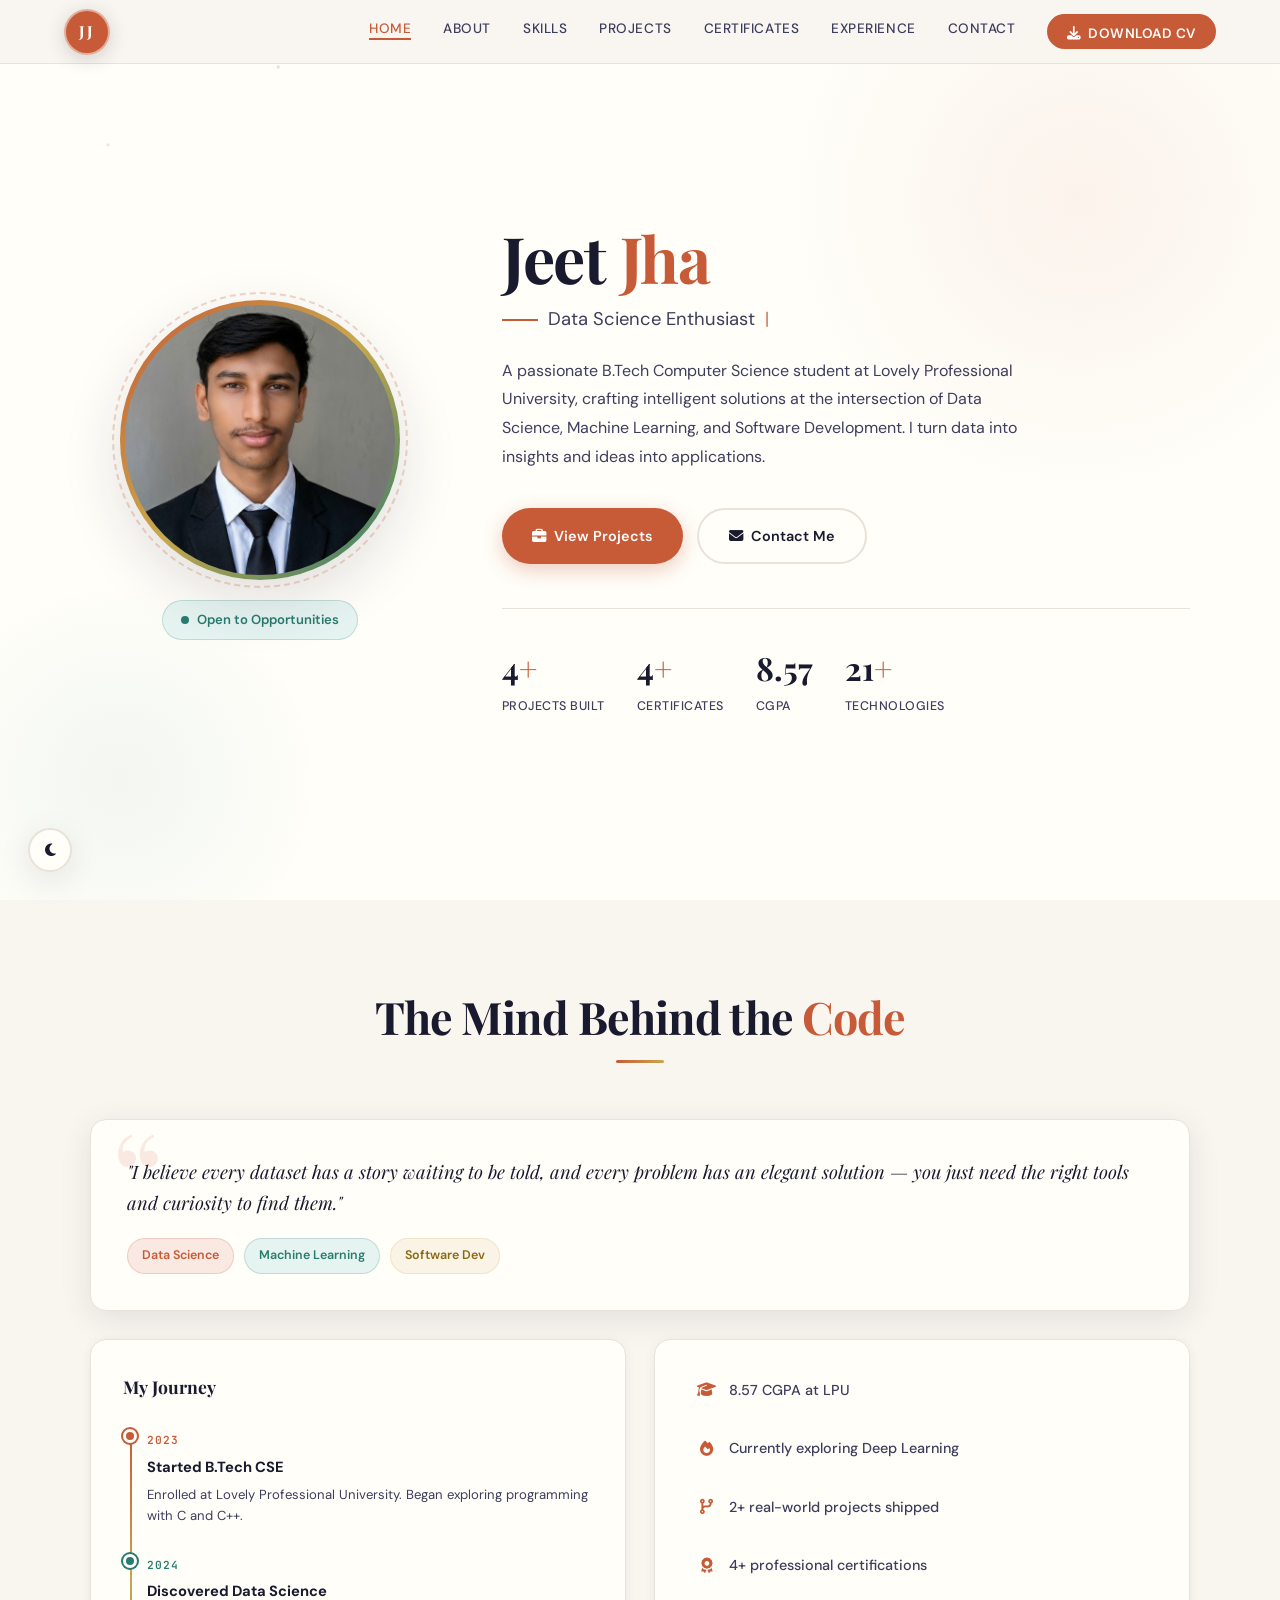
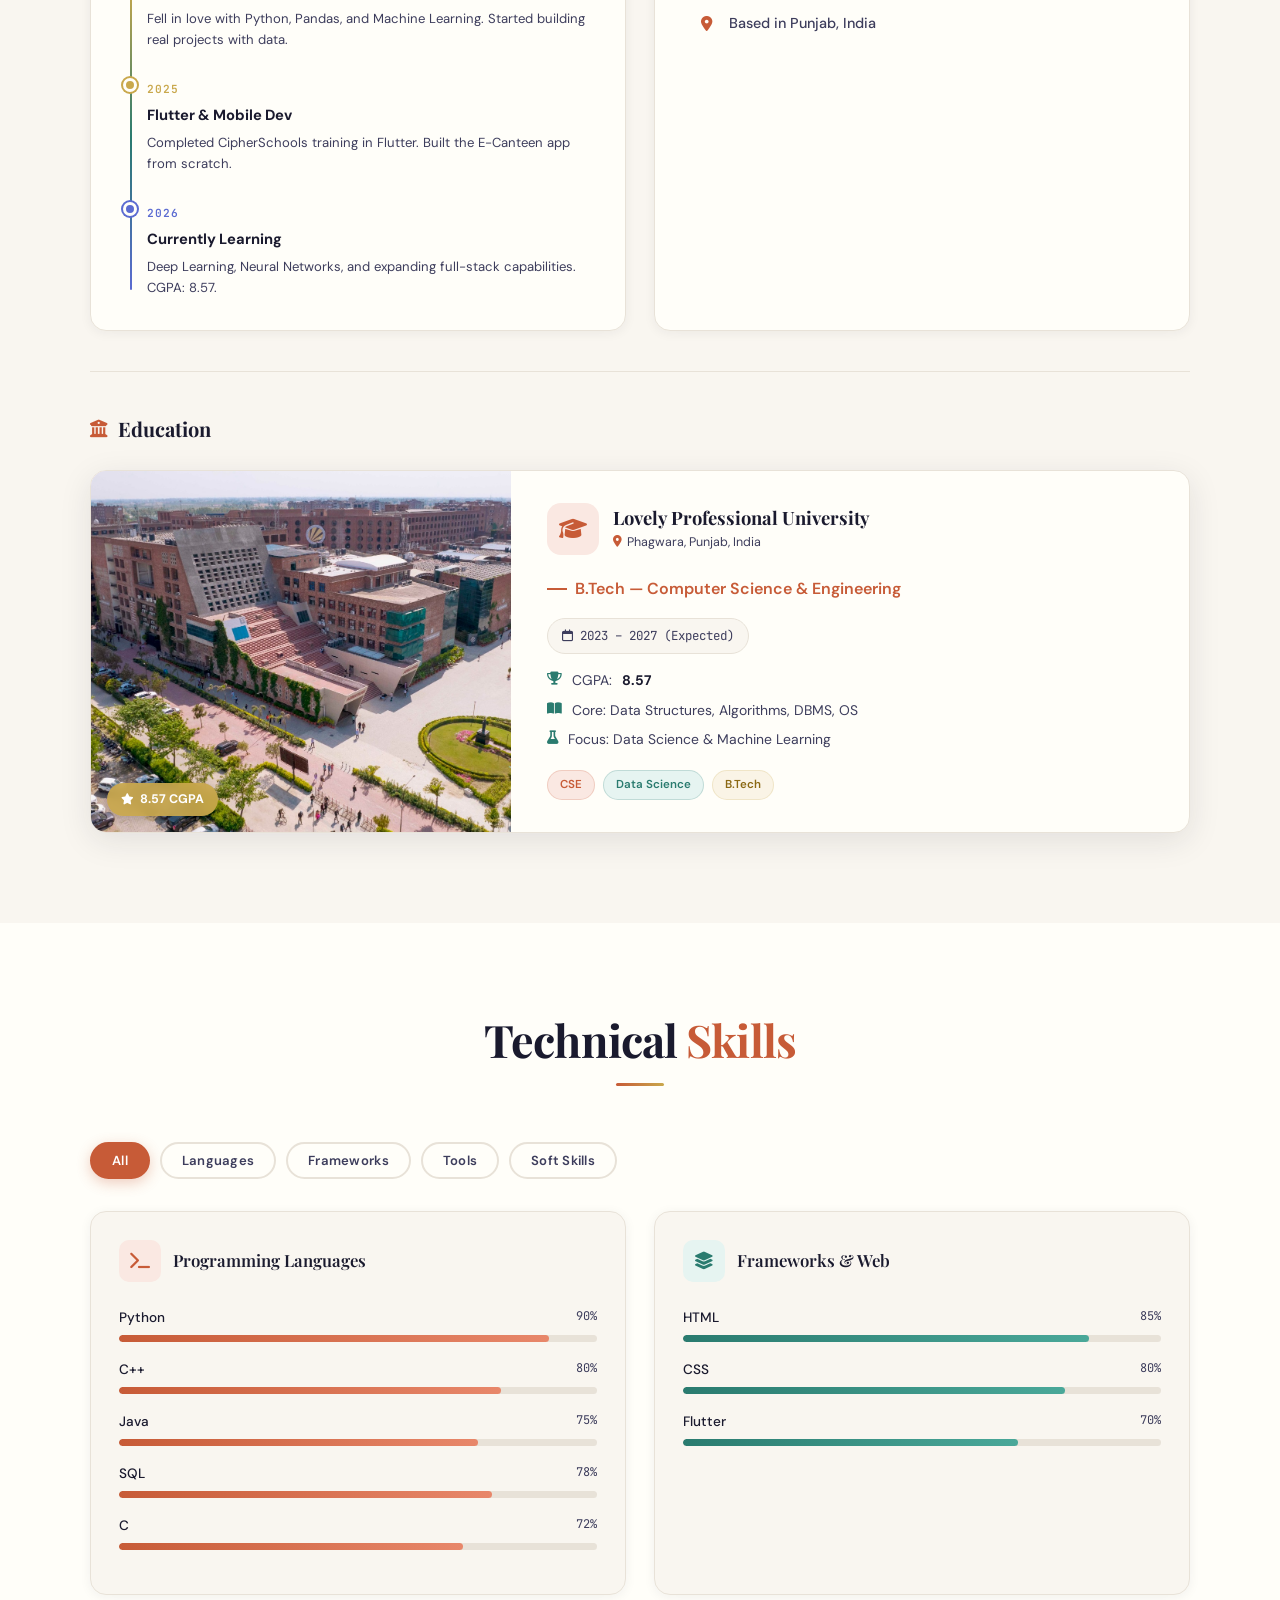
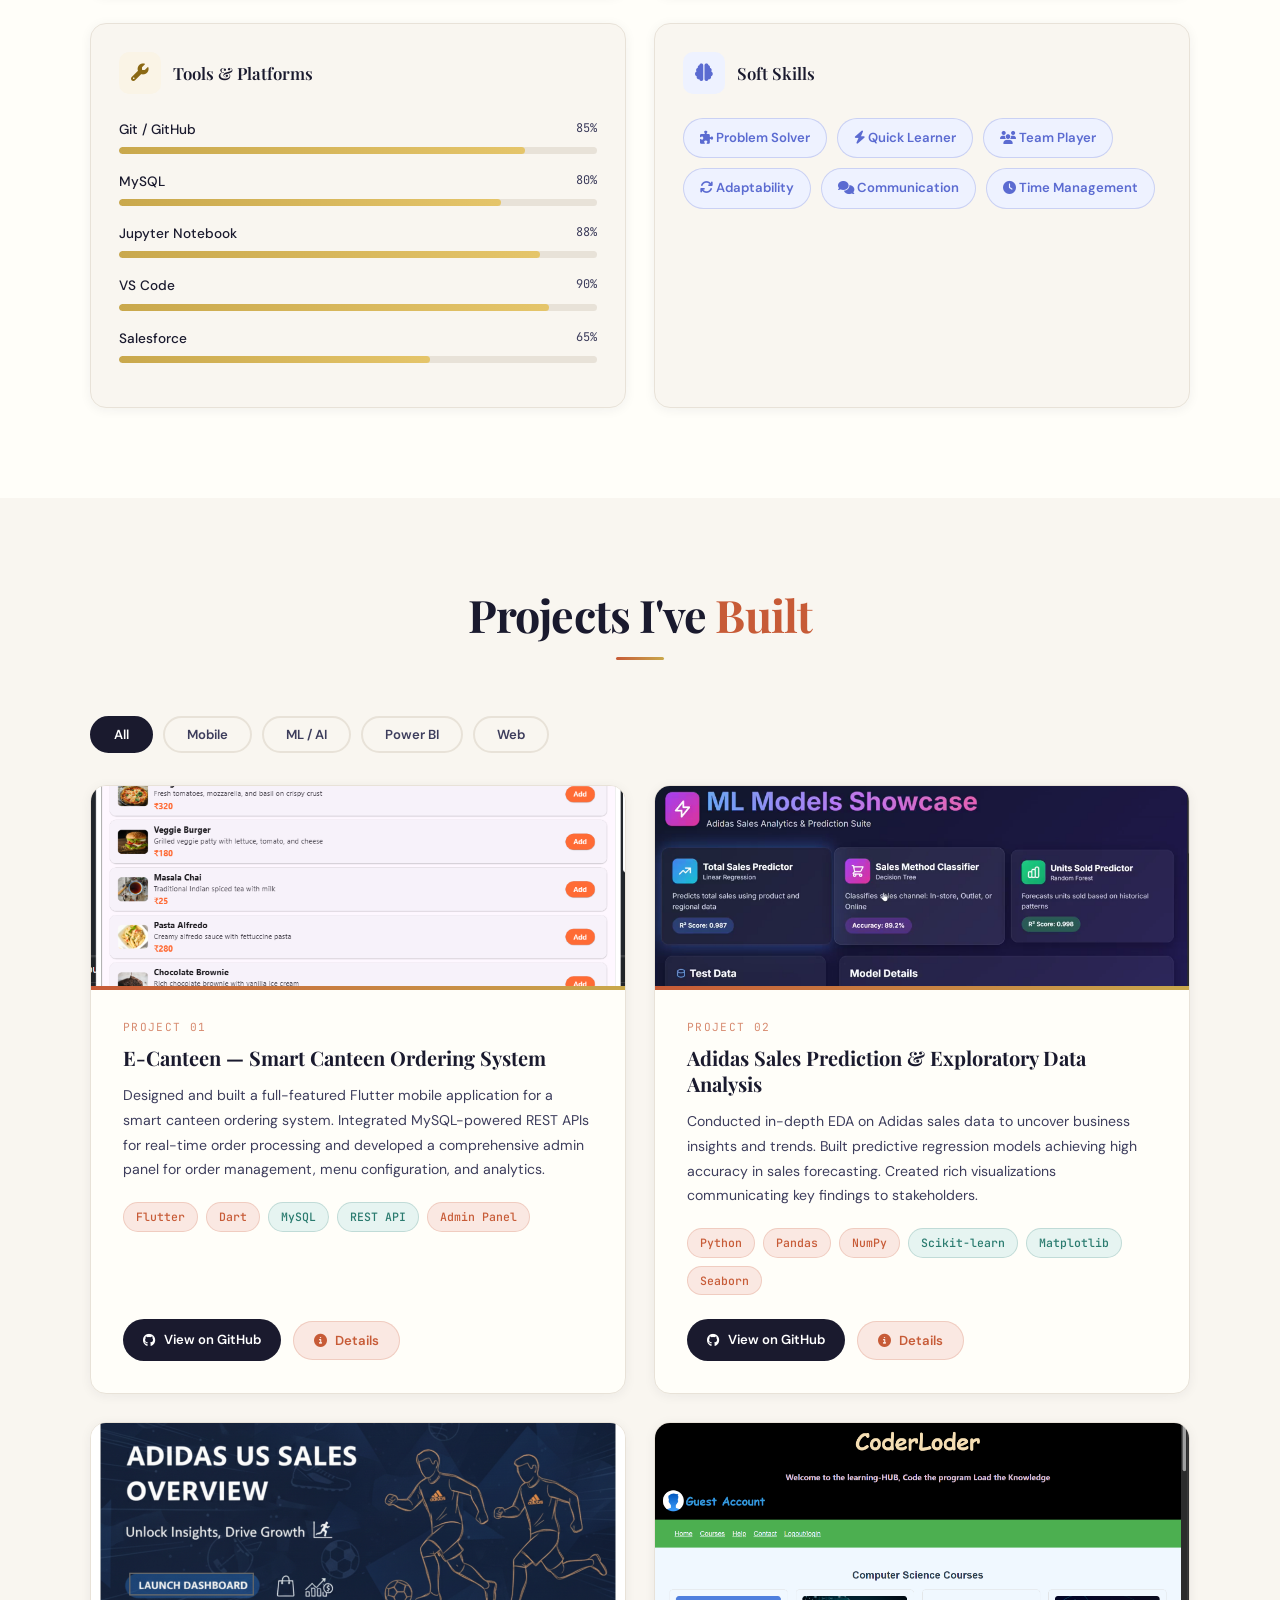
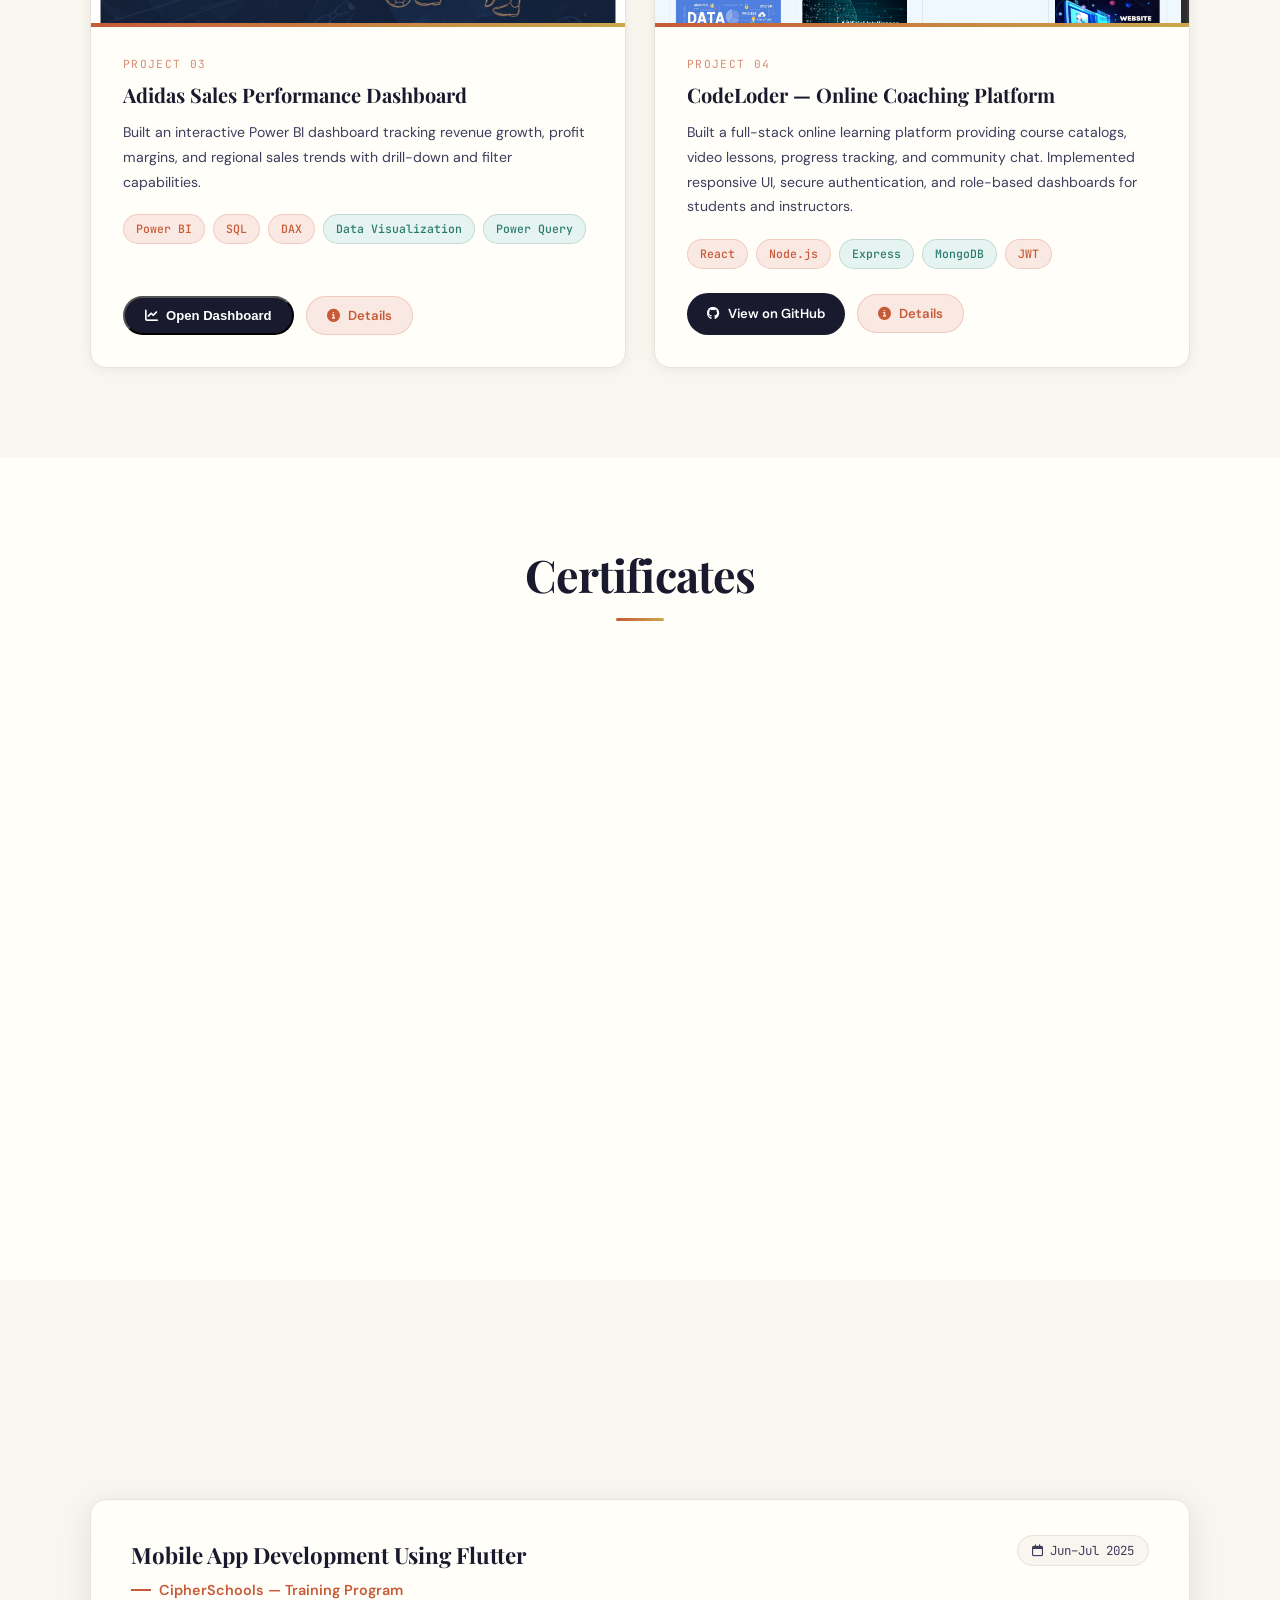
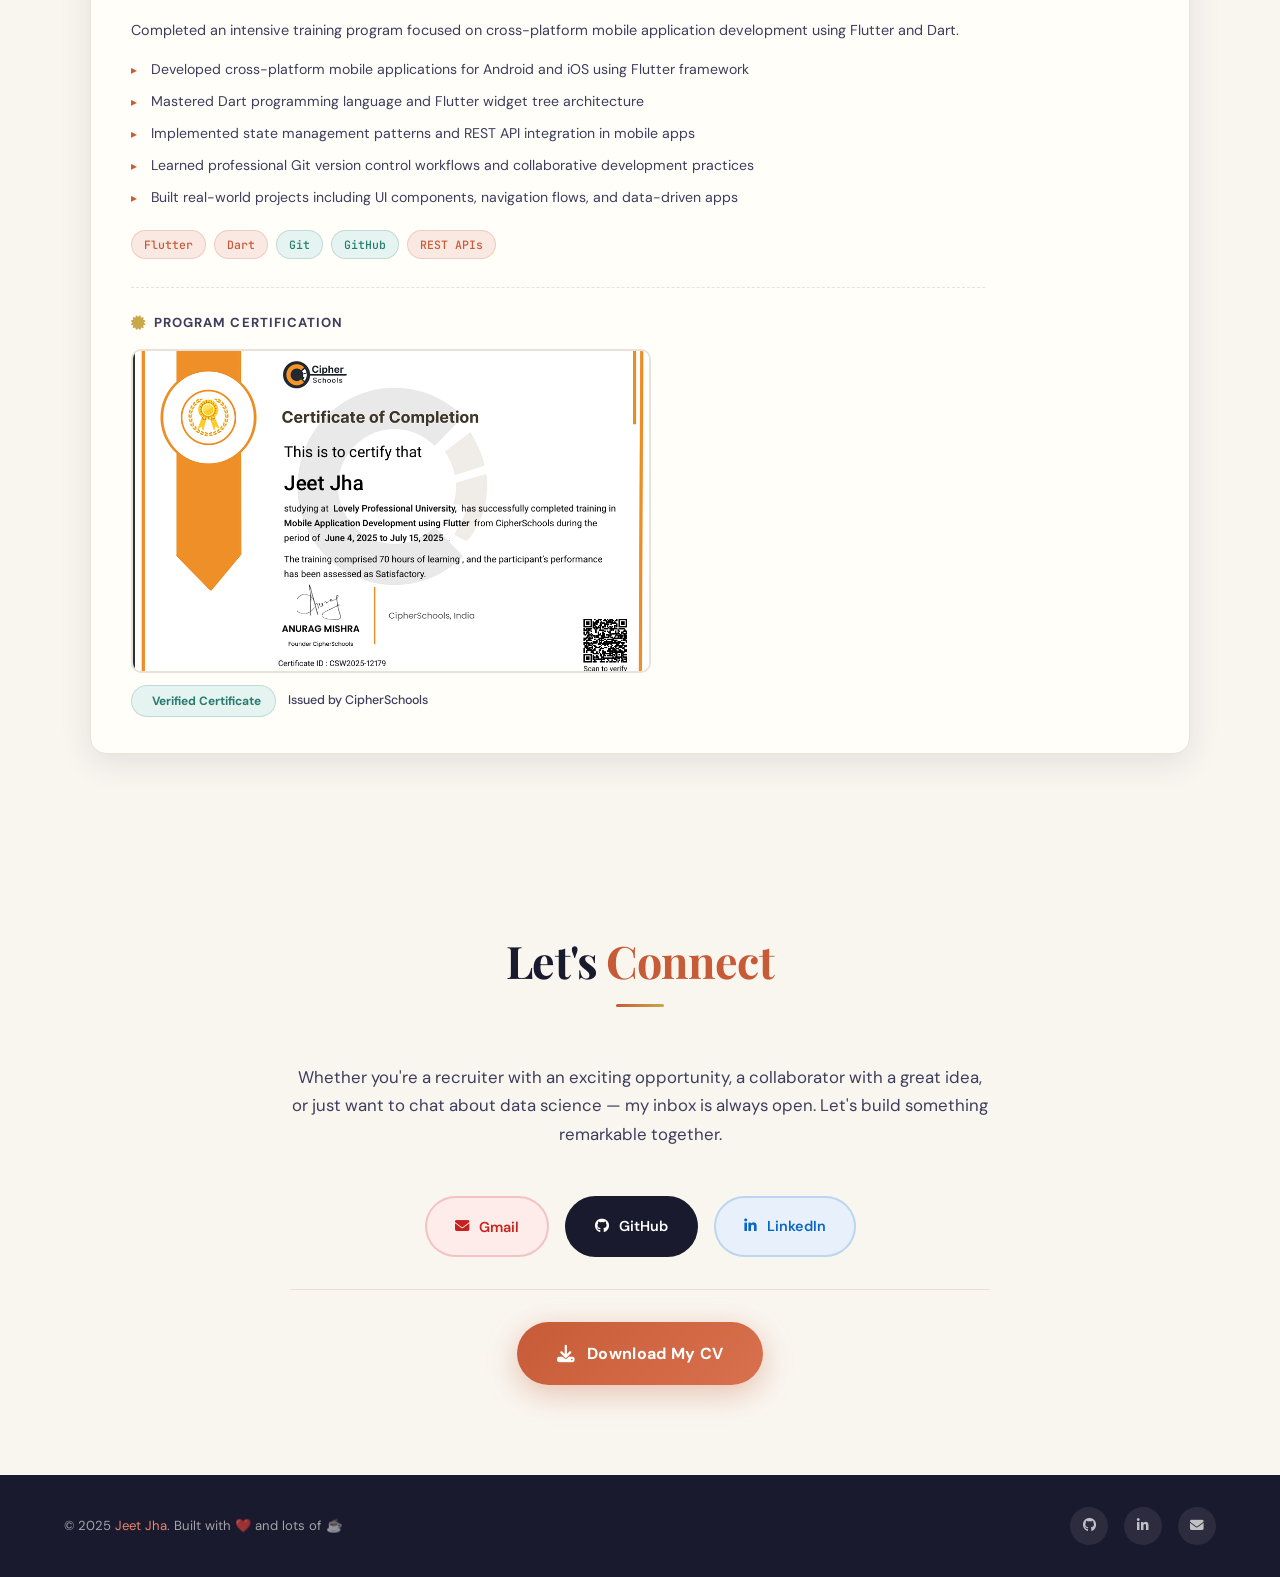
==== index.html @ 2af6db31 "New issues fixed" ====
<!DOCTYPE html>
<html lang="en">
<head>
<meta charset="UTF-8">
<meta name="viewport" content="width=device-width, initial-scale=1.0">
<title>Jeet Jha — Data Science & Software Developer</title>
<link href="https://fonts.googleapis.com/css2?family=Playfair+Display:wght@400;600;700&family=DM+Sans:wght@300;400;500;600&family=JetBrains+Mono:wght@400;500&display=swap" rel="stylesheet">
<link rel="stylesheet" href="https://cdnjs.cloudflare.com/ajax/libs/font-awesome/6.5.0/css/all.min.css">
<link rel="stylesheet" href="style.css">
</head>
<body>

<!-- SCROLL PROGRESS BAR -->
<div id="scroll-progress"></div>

<!-- CURSOR SPOTLIGHT -->
<div id="cursor-glow"></div>

<!-- BACK TO TOP -->
<button id="back-to-top" title="Back to Top"><i class="fa-solid fa-chevron-up"></i></button>

<!-- THEME TOGGLE -->
<button id="theme-toggle" title="Toggle Theme"><i class="fa-solid fa-moon"></i></button>

<!-- NAV -->
<nav id="navbar">
  <a href="#home" class="nav-logo">JJ</a>
  <ul class="nav-links" id="navLinks">
    <li><a href="#home">Home</a></li>
    <li><a href="#about">About</a></li>
    <li><a href="#skills">Skills</a></li>
    <li><a href="#projects">Projects</a></li>
    <li><a href="#certificates">Certificates</a></li>
    <li><a href="#experience">Experience</a></li>
    <li><a href="#contact">Contact</a></li>
    <li><a href="Jeet_Jha_ECV.pdf" download class="nav-cv"><i class="fa-solid fa-download"></i> Download CV</a></li>
  </ul>
  <div class="hamburger" id="hamburger" onclick="toggleMenu()">
    <span></span><span></span><span></span>
  </div>
</nav>

<!-- HERO -->
<section id="home">
  <canvas id="particles-canvas"></canvas>
  <div class="hero-bg-accent"></div>
  <div class="hero-bg-accent2"></div>
  <div class="hero-inner">
    <div class="hero-photo-wrap">
      <div class="photo-ring">
        <img src="./images/JeetJha.jpg" alt="Jeet Jha"
             onerror="this.style.display='none';this.nextElementSibling.style.display='flex';">
        <div class="photo-fallback" style="display:none;">
          <i class="fa-solid fa-user"></i>
          <span>Add Photo</span>
        </div>
      </div>
      <div class="status-pill">
        <span class="status-dot"></span>
        Open to Opportunities
      </div>
    </div>
    <div class="hero-text">
      <h1 class="hero-name">Jeet <span>Jha</span></h1>
      <p class="hero-tagline">
        <span id="typewriter"></span><span class="cursor-blink">|</span>
      </p>
      <p class="hero-summary">
        A passionate B.Tech Computer Science student at Lovely Professional University, crafting intelligent solutions at the intersection of Data Science, Machine Learning, and Software Development. I turn data into insights and ideas into applications.
      </p>
      <div class="hero-cta">
        <a href="#projects" class="btn-primary"><i class="fa-solid fa-briefcase"></i> View Projects</a>
        <a href="#contact" class="btn-outline"><i class="fa-solid fa-envelope"></i> Contact Me</a>
      </div>

      <!-- Dynamic Stats: data-count-type drives auto-calculation from DOM -->
      <div class="hero-stats">
        <div class="stat">
          <div class="stat-num" data-count-type="projects"><span class="count">0</span><span>+</span></div>
          <div class="stat-label">Projects Built</div>
        </div>
        <div class="stat">
          <div class="stat-num" data-count-type="certificates"><span class="count">0</span><span>+</span></div>
          <div class="stat-label">Certificates</div>
        </div>
        <div class="stat">
          <div class="stat-num" data-target="857" data-decimal="true"><span class="count">0</span></div>
          <div class="stat-label">CGPA</div>
        </div>
        <div class="stat">
          <div class="stat-num" data-count-type="technologies"><span class="count">0</span><span>+</span></div>
          <div class="stat-label">Technologies</div>
        </div>
      </div>
    </div>
  </div>
</section>

<!-- ABOUT -->
<section id="about">
  <div class="section-inner">
    <div class="section-header reveal">
      <!-- <span class="section-tag">// 01. About Me</span> -->
      <h2 class="section-title">The Mind Behind the <span class="accent">Code</span></h2>
      <div class="section-divider"></div>
    </div>
    <div class="about-grid">
      <div class="about-visual reveal">
        <div class="about-card-big">
          <p class="about-quote">
            "I believe every dataset has a story waiting to be told, and every problem has an elegant solution — you just need the right tools and curiosity to find them."
          </p>
          <div class="about-badges">
            <span class="badge">Data Science</span>
            <span class="badge teal">Machine Learning</span>
            <span class="badge gold">Software Dev</span>
          </div>
        </div>
      </div>

      <!-- Timeline -->
      <div class="about-timeline reveal">
        <h3 class="timeline-heading">My Journey</h3>
        <div class="timeline">
          <div class="tl-item">
            <div class="tl-dot"></div>
            <div class="tl-content">
              <span class="tl-year">2023</span>
              <h4 class="tl-title">Started B.Tech CSE</h4>
              <p class="tl-desc">Enrolled at Lovely Professional University. Began exploring programming with C and C++.</p>
            </div>
          </div>
          <div class="tl-item">
            <div class="tl-dot teal"></div>
            <div class="tl-content">
              <span class="tl-year teal">2024</span>
              <h4 class="tl-title">Discovered Data Science</h4>
              <p class="tl-desc">Fell in love with Python, Pandas, and Machine Learning. Started building real projects with data.</p>
            </div>
          </div>
          <div class="tl-item">
            <div class="tl-dot gold"></div>
            <div class="tl-content">
              <span class="tl-year gold">2025</span>
              <h4 class="tl-title">Flutter & Mobile Dev</h4>
              <p class="tl-desc">Completed CipherSchools training in Flutter. Built the E-Canteen app from scratch.</p>
            </div>
          </div>
          <div class="tl-item">
            <div class="tl-dot accent"></div>
            <div class="tl-content">
              <span class="tl-year accent">2026</span>
              <h4 class="tl-title">Currently Learning</h4>
              <p class="tl-desc">Deep Learning, Neural Networks, and expanding full-stack capabilities. CGPA: 8.57.</p>
            </div>
          </div>
        </div>
      </div>

      <!-- Fun Facts -->
      <div class="fun-facts reveal">
        <div class="fact-item"><i class="fa-solid fa-graduation-cap"></i><span>8.57 CGPA at LPU</span></div>
        <div class="fact-item"><i class="fa-solid fa-fire"></i><span>Currently exploring Deep Learning</span></div>
        <div class="fact-item"><i class="fa-solid fa-code-branch"></i><span>2+ real-world projects shipped</span></div>
        <div class="fact-item"><i class="fa-solid fa-award"></i><span>4+ professional certifications</span></div>
        <div class="fact-item"><i class="fa-solid fa-map-marker-alt"></i><span>Based in Punjab, India</span></div>
      </div>
    </div>

    <!-- ═══════════════════════════════════════════════
         EDUCATION SECTION (inside About)
         ─ Add your university image at ./images/lpu-campus.jpg
         ═══════════════════════════════════════════════ -->
    <div class="education-section reveal">
      <h3 class="edu-heading"><i class="fa-solid fa-university"></i> Education</h3>
      <div class="edu-card">
        <!-- University Image -->
        <div class="edu-img-wrap">
          <img
            src="./images/lpu-campus.jpeg"
            alt="Lovely Professional University Campus"
            class="edu-img"
            onerror="this.style.display='none';this.nextElementSibling.style.display='flex';"
          >
          <div class="edu-img-fallback">
            <i class="fa-solid fa-university"></i>
            <span>Add LPU Campus Image<br><code>./images/lpu-campus.jpeg</code></span>
          </div>
          <div class="edu-img-badge">
            <i class="fa-solid fa-star"></i> 8.57 CGPA
          </div>
        </div>
        <!-- University Details -->
        <div class="edu-details">
          <div class="edu-uni-logo-row">
            <div class="edu-uni-icon">
              <i class="fa-solid fa-graduation-cap"></i>
            </div>
            <div>
              <div class="edu-uni-name">Lovely Professional University</div>
              <div class="edu-uni-location"><i class="fa-solid fa-location-dot"></i> Phagwara, Punjab, India</div>
            </div>
          </div>
          <div class="edu-degree">B.Tech — Computer Science &amp; Engineering</div>
          <div class="edu-duration"><i class="fa-regular fa-calendar"></i> 2023 – 2027 (Expected)</div>
          <div class="edu-highlights">
            <div class="edu-highlight"><i class="fa-solid fa-trophy"></i> CGPA: <strong>8.57</strong></div>
            <div class="edu-highlight"><i class="fa-solid fa-book-open"></i> Core: Data Structures, Algorithms, DBMS, OS</div>
            <div class="edu-highlight"><i class="fa-solid fa-flask"></i> Focus: Data Science &amp; Machine Learning</div>
          </div>
          <div class="edu-tags">
            <span class="edu-tag">CSE</span>
            <span class="edu-tag teal">Data Science</span>
            <span class="edu-tag gold">B.Tech</span>
          </div>
        </div>
      </div>
    </div>

  </div>
</section>

<!-- SKILLS -->
<section id="skills">
  <div class="section-inner">
    <div class="section-header reveal">
      <!-- <span class="section-tag">// 02. Skills</span> -->
      <h2 class="section-title">Technical <span class="accent">Skills</span></h2>
      <div class="section-divider"></div>
    </div>

    <!-- Skill Filter Tabs -->
    <div class="skill-tabs reveal">
      <button class="skill-tab active" data-filter="all">All</button>
      <button class="skill-tab" data-filter="lang">Languages</button>
      <button class="skill-tab" data-filter="web">Frameworks</button>
      <button class="skill-tab" data-filter="tools">Tools</button>
      <button class="skill-tab" data-filter="soft">Soft Skills</button>
    </div>

    <div class="skills-grid">

      <div class="skill-category reveal reveal-delay-1" data-category="lang">
        <div class="skill-cat-header">
          <div class="skill-cat-icon lang"><i class="fa-solid fa-terminal"></i></div>
          <span class="skill-cat-title">Programming Languages</span>
        </div>
        <div class="skill-bar-item"><div class="skill-bar-top"><span class="skill-name">Python</span><span class="skill-pct">90%</span></div><div class="skill-track"><div class="skill-fill lang" data-width="90"></div></div></div>
        <div class="skill-bar-item"><div class="skill-bar-top"><span class="skill-name">C++</span><span class="skill-pct">80%</span></div><div class="skill-track"><div class="skill-fill lang" data-width="80"></div></div></div>
        <div class="skill-bar-item"><div class="skill-bar-top"><span class="skill-name">Java</span><span class="skill-pct">75%</span></div><div class="skill-track"><div class="skill-fill lang" data-width="75"></div></div></div>
        <div class="skill-bar-item"><div class="skill-bar-top"><span class="skill-name">SQL</span><span class="skill-pct">78%</span></div><div class="skill-track"><div class="skill-fill lang" data-width="78"></div></div></div>
        <div class="skill-bar-item"><div class="skill-bar-top"><span class="skill-name">C</span><span class="skill-pct">72%</span></div><div class="skill-track"><div class="skill-fill lang" data-width="72"></div></div></div>
      </div>

      <div class="skill-category reveal reveal-delay-2" data-category="web">
        <div class="skill-cat-header">
          <div class="skill-cat-icon web"><i class="fa-solid fa-layer-group"></i></div>
          <span class="skill-cat-title">Frameworks &amp; Web</span>
        </div>
        <div class="skill-bar-item"><div class="skill-bar-top"><span class="skill-name">HTML</span><span class="skill-pct">85%</span></div><div class="skill-track"><div class="skill-fill web" data-width="85"></div></div></div>
        <div class="skill-bar-item"><div class="skill-bar-top"><span class="skill-name">CSS</span><span class="skill-pct">80%</span></div><div class="skill-track"><div class="skill-fill web" data-width="80"></div></div></div>
        <div class="skill-bar-item"><div class="skill-bar-top"><span class="skill-name">Flutter</span><span class="skill-pct">70%</span></div><div class="skill-track"><div class="skill-fill web" data-width="70"></div></div></div>
      </div>

      <div class="skill-category reveal reveal-delay-3" data-category="tools">
        <div class="skill-cat-header">
          <div class="skill-cat-icon tools"><i class="fa-solid fa-wrench"></i></div>
          <span class="skill-cat-title">Tools &amp; Platforms</span>
        </div>
        <div class="skill-bar-item"><div class="skill-bar-top"><span class="skill-name">Git / GitHub</span><span class="skill-pct">85%</span></div><div class="skill-track"><div class="skill-fill tools" data-width="85"></div></div></div>
        <div class="skill-bar-item"><div class="skill-bar-top"><span class="skill-name">MySQL</span><span class="skill-pct">80%</span></div><div class="skill-track"><div class="skill-fill tools" data-width="80"></div></div></div>
        <div class="skill-bar-item"><div class="skill-bar-top"><span class="skill-name">Jupyter Notebook</span><span class="skill-pct">88%</span></div><div class="skill-track"><div class="skill-fill tools" data-width="88"></div></div></div>
        <div class="skill-bar-item"><div class="skill-bar-top"><span class="skill-name">VS Code</span><span class="skill-pct">90%</span></div><div class="skill-track"><div class="skill-fill tools" data-width="90"></div></div></div>
        <div class="skill-bar-item"><div class="skill-bar-top"><span class="skill-name">Salesforce</span><span class="skill-pct">65%</span></div><div class="skill-track"><div class="skill-fill tools" data-width="65"></div></div></div>
      </div>

      <div class="skill-category reveal reveal-delay-4" data-category="soft">
        <div class="skill-cat-header">
          <div class="skill-cat-icon soft"><i class="fa-solid fa-brain"></i></div>
          <span class="skill-cat-title">Soft Skills</span>
        </div>
        <div class="soft-chips">
          <span class="soft-chip"><i class="fa-solid fa-puzzle-piece"></i> Problem Solver</span>
          <span class="soft-chip"><i class="fa-solid fa-bolt"></i> Quick Learner</span>
          <span class="soft-chip"><i class="fa-solid fa-users"></i> Team Player</span>
          <span class="soft-chip"><i class="fa-solid fa-arrows-rotate"></i> Adaptability</span>
          <span class="soft-chip"><i class="fa-solid fa-comments"></i> Communication</span>
          <span class="soft-chip"><i class="fa-solid fa-clock"></i> Time Management</span>
        </div>
      </div>

    </div>
  </div>
</section>

<!-- PROJECTS -->
<section id="projects">
  <div class="section-inner">
    <div class="section-header reveal">
      <!-- <span class="section-tag">// 03. Projects</span> -->
      <h2 class="section-title">Projects I've <span class="accent">Built</span></h2>
      <div class="section-divider"></div>
    </div>

    <!-- Project Filter -->
    <div class="project-filters reveal">
      <button class="proj-filter active" data-filter="all">All</button>
      <button class="proj-filter" data-filter="mobile">Mobile</button>
      <button class="proj-filter" data-filter="ml">ML / AI</button>
      <button class="proj-filter" data-filter="powerbi">Power BI</button>
      <button class="proj-filter" data-filter="web">Web</button>
    </div>

    <!-- data-tag="mobile" is read by the dynamic counter to count tech tags per project -->
    <div class="projects-grid" id="projects-grid">

      <div class="project-card reveal reveal-delay-1" data-tag="mobile" data-images="./images/Project1/Menu.png,./images/Project1/cart.png,./images/Project1/Login.png,./images/Project1/order-history.png" onclick="event.stopPropagation()">
        <div class="project-img-zone" role="button" aria-label="Open E-Canteen image gallery">
          <img src="./images/Project1/Menu.png" alt="E-Canteen menu screen" loading="lazy" onerror="this.style.display='none'; this.nextElementSibling.style.display='flex';">
          <div class="project-img-placeholder">
            <i class="fa-solid fa-mobile-screen-button"></i>
            <span>&#128248; Add E-Canteen Screenshot</span>
          </div>
          <div class="project-overlay"><i class="fa-solid fa-expand"></i> View Project</div>
        </div>
        <div class="project-top-bar"></div>
        <div class="project-body">
          <div class="project-number">Project 01</div>
          <h3 class="project-title">E-Canteen — Smart Canteen Ordering System</h3>
          <p class="project-desc">Designed and built a full-featured Flutter mobile application for a smart canteen ordering system. Integrated MySQL-powered REST APIs for real-time order processing and developed a comprehensive admin panel for order management, menu configuration, and analytics.</p>
          <div class="project-tech">
            <span class="tech-tag" data-tech="Flutter">Flutter</span>
            <span class="tech-tag" data-tech="Dart">Dart</span>
            <span class="tech-tag teal" data-tech="MySQL">MySQL</span>
            <span class="tech-tag teal" data-tech="REST API">REST API</span>
            <span class="tech-tag" data-tech="Admin Panel">Admin Panel</span>
          </div>
          <div class="project-footer">
            <a href="https://github.com/Jeetjha-07" class="btn-github" target="_blank"><i class="fab fa-github"></i> View on GitHub</a>
            <button class="btn-details" onclick="openModal('modal-ecanteen')"><i class="fa-solid fa-circle-info"></i> Details</button>
          </div>
        </div>
      </div>
      
      <div class="project-card reveal reveal-delay-2" data-tag="ml" data-images="./images/Project2/home.png,./images/Project2/detail.png,./images/Project2/result.png">
        <div class="project-img-zone" role="button" aria-label="Open Adidas EDA image gallery">
          <img src="./images/Project2/home.png" alt="Adidas EDA screenshot" loading="lazy" onerror="this.style.display='none'; this.nextElementSibling.style.display='flex';">
          <div class="project-img-placeholder">
            <i class="fa-solid fa-chart-line"></i>
            <span>&#128248; Add Adidas EDA Screenshot</span>
          </div>
          <div class="project-overlay"><i class="fa-solid fa-expand"></i> View Project</div>
        </div>
        <div class="project-top-bar"></div>
        <div class="project-body">
          <div class="project-number">Project 02</div>
          <h3 class="project-title">Adidas Sales Prediction &amp; Exploratory Data Analysis</h3>
          <p class="project-desc">Conducted in-depth EDA on Adidas sales data to uncover business insights and trends. Built predictive regression models achieving high accuracy in sales forecasting. Created rich visualizations communicating key findings to stakeholders.</p>
          <div class="project-tech">
            <span class="tech-tag" data-tech="Python">Python</span>
            <span class="tech-tag" data-tech="Pandas">Pandas</span>
            <span class="tech-tag" data-tech="NumPy">NumPy</span>
            <span class="tech-tag teal" data-tech="Scikit-learn">Scikit-learn</span>
            <span class="tech-tag teal" data-tech="Matplotlib">Matplotlib</span>
            <span class="tech-tag" data-tech="Seaborn">Seaborn</span>
          </div>
          <div class="project-footer">
            <a href="https://github.com/Jeetjha-07" class="btn-github" target="_blank"><i class="fab fa-github"></i> View on GitHub</a>
            <button class="btn-details" onclick="openModal('modal-adidas')"><i class="fa-solid fa-circle-info"></i> Details</button>
          </div>
        </div>
      </div>
      
      <div class="project-card reveal reveal-delay-3" data-tag="powerbi" data-images="./images/Project3/Powerbi_page-0001.jpg,./images/Project3/Powerbi_page-0002.jpg,./images/Project3/Powerbi_page-0003.jpg,./images/Project3/Powerbi_page-0004.jpg,./images/Project3/Powerbi_page-0005.jpg">
        <div class="project-img-zone" role="button" aria-label="Adidas Sales Performance Dashboard gallery">
          <img src="./images/Project3/Powerbi_page-0001.jpg" alt="Adidas Sales Performance Dashboard screenshot" loading="lazy" onerror="this.style.display='none'; this.nextElementSibling.style.display='flex';">
          <div class="project-img-placeholder">
            <i class="fa-solid fa-chart-bar"></i>
            <span>&#128248; Add Sales Dashboard Screenshot</span>
          </div>
          <div class="project-overlay"><i class="fa-solid fa-expand"></i> View Project</div>
        </div>
        <div class="project-top-bar"></div>
        <div class="project-body">
          <div class="project-number">Project 03</div>
          <h3 class="project-title">Adidas Sales Performance Dashboard</h3>
          <p class="project-desc">Built an interactive Power BI dashboard tracking revenue growth, profit margins, and regional sales trends with drill-down and filter capabilities.</p>
          <div class="project-tech">
            <span class="tech-tag" data-tech="Power BI">Power BI</span>
            <span class="tech-tag" data-tech="SQL">SQL</span>
            <span class="tech-tag" data-tech="DAX">DAX</span>
            <span class="tech-tag teal" data-tech="Data Visualization">Data Visualization</span>
            <span class="tech-tag teal" data-tech="Power Query">Power Query</span>
          </div>
          <div class="project-footer">
            <button class="btn-github" onclick="window.open('https://github.com/Jeetjha-07/Power-BI-Dashboard', '_blank')"><i class="fa-solid fa-chart-line"></i> Open Dashboard</button>
            <button class="btn-details" onclick="openModal('modal-portfolio')"><i class="fa-solid fa-circle-info"></i> Details</button>
            <!-- <button class="btn-details" onclick="openModal('modal-portfolio')" style="background: #2E7D32; color: #fff;"><i class="fa-solid fa-file-lines"></i> Extra</button> -->
          </div>
        </div>
      </div>

      <div class="project-card reveal reveal-delay-4" data-tag="web" data-images="./images/Project4/home.png">
        <div class="project-img-zone" role="button" aria-label="Open CodeLoder coaching platform gallery">
          <img src="./images/Project4/home.png" alt="CodeLoder online coaching platform screenshot" loading="lazy" onerror="this.style.display='none'; this.nextElementSibling.style.display='flex';">
          <div class="project-img-placeholder">
            <i class="fa-solid fa-chalkboard-teacher"></i>
            <span>&#128248; Add CodeLoder Screenshot</span>
          </div>
          <div class="project-overlay"><i class="fa-solid fa-expand"></i> View Project</div>
        </div>
        <div class="project-top-bar"></div>
        <div class="project-body">
          <div class="project-number">Project 04</div>
          <h3 class="project-title">CodeLoder — Online Coaching Platform</h3>
          <p class="project-desc">Built a full-stack online learning platform providing course catalogs, video lessons, progress tracking, and community chat. Implemented responsive UI, secure authentication, and role-based dashboards for students and instructors.</p>
          <div class="project-tech">
            <span class="tech-tag" data-tech="React">React</span>
            <span class="tech-tag" data-tech="Node.js">Node.js</span>
            <span class="tech-tag teal" data-tech="Express">Express</span>
            <span class="tech-tag teal" data-tech="MongoDB">MongoDB</span>
            <span class="tech-tag" data-tech="JWT">JWT</span>
          </div>
          <div class="project-footer">
            <a href="https://github.com/Jeetjha-07" class="btn-github" target="_blank"><i class="fab fa-github"></i> View on GitHub</a>
            <button class="btn-details" onclick="openModal('modal-chatbot')"><i class="fa-solid fa-circle-info"></i> Details</button>
          </div>
        </div>
      </div>

    </div>
    
  </div>
  
</section>

<!-- PROJECT MODALS -->
<div class="modal-overlay" id="modal-ecanteen" onclick="closeModalOnOverlay(event, 'modal-ecanteen')">
  <div class="modal-box">
    <button class="modal-close" onclick="closeModal('modal-ecanteen')"><i class="fa-solid fa-xmark"></i></button>
    <div class="modal-header">
      <div class="modal-icon"><i class="fa-solid fa-mobile-screen-button"></i></div>
      <div>
        <span class="modal-tag">Mobile App</span>
        <h3 class="modal-title">E-Canteen — Smart Canteen Ordering System</h3>
      </div>
    </div>
    <p class="modal-desc">A full-featured Flutter mobile app for smart canteen ordering. The system supports real-time order tracking, menu management, and admin analytics dashboard — built end-to-end including backend REST API integration.</p>
    <div class="modal-highlights">
      <div class="highlight-item"><i class="fa-solid fa-check-circle"></i> Cross-platform Android & iOS app</div>
      <div class="highlight-item"><i class="fa-solid fa-check-circle"></i> Real-time order processing with MySQL</div>
      <div class="highlight-item"><i class="fa-solid fa-check-circle"></i> Admin panel for menu & order management</div>
      <div class="highlight-item"><i class="fa-solid fa-check-circle"></i> REST API integration with Dart HTTP client</div>
    </div>
    <div class="modal-tech">
      <span class="tech-tag">Flutter</span>
      <span class="tech-tag">Dart</span>
      <span class="tech-tag teal">MySQL</span>
      <span class="tech-tag teal">REST API</span>
      <span class="tech-tag">Admin Panel</span>
    </div>
    <a href="https://github.com/Jeetjha-07" target="_blank" class="modal-github"><i class="fab fa-github"></i> View on GitHub</a>
  </div>
</div>

<div class="modal-overlay" id="modal-adidas" onclick="closeModalOnOverlay(event, 'modal-adidas')">
  <div class="modal-box">
    <button class="modal-close" onclick="closeModal('modal-adidas')"><i class="fa-solid fa-xmark"></i></button>
    <div class="modal-header">
      <div class="modal-icon teal"><i class="fa-solid fa-chart-line"></i></div>
      <div>
        <span class="modal-tag teal">ML / Data Science</span>
        <h3 class="modal-title">Adidas Sales Prediction &amp; EDA</h3>
      </div>
    </div>
    <p class="modal-desc">End-to-end data science project on Adidas US sales data — from data cleaning and exploratory analysis to building machine learning models for sales forecasting. Delivered actionable business insights through visualizations.</p>
    <div class="modal-highlights">
      <div class="highlight-item"><i class="fa-solid fa-check-circle"></i> Deep EDA uncovering regional & seasonal patterns</div>
      <div class="highlight-item"><i class="fa-solid fa-check-circle"></i> Regression models for sales forecasting</div>
      <div class="highlight-item"><i class="fa-solid fa-check-circle"></i> Interactive visualizations with Matplotlib & Seaborn</div>
      <div class="highlight-item"><i class="fa-solid fa-check-circle"></i> Feature engineering & model evaluation</div>
    </div>
    <div class="modal-tech">
      <span class="tech-tag">Python</span>
      <span class="tech-tag">Pandas</span>
      <span class="tech-tag">NumPy</span>
      <span class="tech-tag teal">Scikit-learn</span>
      <span class="tech-tag teal">Matplotlib</span>
    </div>
    <a href="https://github.com/Jeetjha-07" target="_blank" class="modal-github"><i class="fab fa-github"></i> View on GitHub</a>
  </div>
</div>

<div class="modal-overlay" id="modal-portfolio" onclick="closeModalOnOverlay(event, 'modal-portfolio')">
  <div class="modal-box">
    <button class="modal-close" onclick="closeModal('modal-portfolio')"><i class="fa-solid fa-xmark"></i></button>
    <div class="modal-header">
      <div class="modal-icon"><i class="fa-solid fa-chart-bar"></i></div>
      <div>
        <span class="modal-tag">Analytics / BI</span>
        <h3 class="modal-title">Sales Performance Dashboard</h3>
      </div>
    </div>
    <p class="modal-desc">Designed and implemented an interactive Power BI solution for tracking key revenue, margin, and sales metrics across regions. Delivered robust insights with advanced aggregations and data quality pipelines.</p>
    <div class="modal-highlights">
      <div class="highlight-item"><i class="fa-solid fa-check-circle"></i> KPIs for revenue growth, profit margins, and regional sales trends</div>
      <div class="highlight-item"><i class="fa-solid fa-check-circle"></i> Complex DAX measures for YoY growth and rolling averages</div>
      <div class="highlight-item"><i class="fa-solid fa-check-circle"></i> Data Transformation with Power Query for multi-source consistency</div>
      <div class="highlight-item"><i class="fa-solid fa-check-circle"></i> Drill-down visuals, slicers, and responsive reporting pages</div>
    </div>
    <div class="modal-tech">
      <span class="tech-tag">Power BI</span>
      <span class="tech-tag">SQL</span>
      <span class="tech-tag teal">DAX</span>
      <span class="tech-tag teal">Power Query</span>
      <span class="tech-tag">Data Visualization</span>
    </div>
    <a href="https://github.com/Jeetjha-07/Power-BI-Dashboard" target="_blank" class="modal-github"><i class="fab fa-github"></i> View on GitHub</a>
  </div>
</div>

<div class="modal-overlay" id="modal-chatbot" onclick="closeModalOnOverlay(event, 'modal-chatbot')">
  <div class="modal-box">
    <button class="modal-close" onclick="closeModal('modal-chatbot')"><i class="fa-solid fa-xmark"></i></button>
    <div class="modal-header">
      <div class="modal-icon teal"><i class="fa-solid fa-chalkboard-teacher"></i></div>
      <div>
        <span class="modal-tag teal">Web / EdTech</span>
        <h3 class="modal-title">CodeLoder — Online Coaching Platform</h3>
      </div>
    </div>
    <p class="modal-desc">Developed CodeLoder, a scalable online coaching platform offering structured course paths, live lessons, and student progress insights. Built secure authentication and role-based dashboards for learners and instructors.</p>
    <div class="modal-highlights">
      <div class="highlight-item"><i class="fa-solid fa-check-circle"></i> Course catalog with video lesson player and assignments</div>
      <div class="highlight-item"><i class="fa-solid fa-check-circle"></i> User roles: students, instructors, and admins with RBAC</div>
      <div class="highlight-item"><i class="fa-solid fa-check-circle"></i> Progress tracking and achievements system with analytics</div>
      <div class="highlight-item"><i class="fa-solid fa-check-circle"></i> Real-time messaging and community Q&A features</div>
    </div>
    <div class="modal-tech">
      <span class="tech-tag">React</span>
      <span class="tech-tag">Node.js</span>
      <span class="tech-tag teal">Express</span>
      <span class="tech-tag teal">MongoDB</span>
      <span class="tech-tag">JWT</span>
    </div>
    <a href="https://github.com/Jeetjha-07" target="_blank" class="modal-github"><i class="fab fa-github"></i> View on GitHub</a>
  </div>
</div>

<!-- CERTIFICATES -->
<section id="certificates">
  <div class="section-inner">
    <div class="section-header reveal">
      <!-- <span class="section-tag">// 04. Certificates</span> -->
      <h2 class="section-title">Certificates<span class="accent"></span></h2>
      <div class="section-divider"></div>
    </div>
    <div class="certs-grid" id="certs-grid">

      <div class="cert-card reveal reveal-delay-1" onclick="openCertLightbox('Git &amp; GitHub', 'CipherSchools', './images/Certifications/Git_&_GitHub.png')">
        <div class="cert-img-zone">
          <img src="./images/Certifications/Git_&_GitHub.png" alt="Git & GitHub Certificate"
               onerror="this.style.display='none';this.nextElementSibling.style.display='flex';">
          <div class="cert-img-placeholder" style="display:none;">
            <i class="fab fa-git-alt"></i>
            <span>&#128248; Add Certificate Image</span>
          </div>
          <div class="cert-overlay"><i class="fa-solid fa-expand"></i> View Certificate</div>
        </div>
        <div class="cert-info-row">
          <div class="cert-icon" style="background:#FFF3E0;color:#E65100;"><i class="fab fa-git-alt"></i></div>
          <div class="cert-body">
            <div class="cert-title">Git &amp; GitHub</div>
            <div class="cert-issuer">CipherSchools</div>
          </div>
          <span class="cert-badge">Verified</span>
        </div>
      </div>

      <div class="cert-card reveal reveal-delay-2" onclick="openCertLightbox('Cloud Computing', 'NPTEL — IIT Kharagpur', './images/Certifications/nptel.jpg')">
        <div class="cert-img-zone">
          <img src="./images/Certifications/nptel.jpg" alt="Cloud Computing Certificate"
               onerror="this.style.display='none';this.nextElementSibling.style.display='flex';">
          <div class="cert-img-placeholder" style="display:none;">
            <i class="fa-solid fa-cloud"></i>
            <span>&#128248; Add Certificate Image</span>
          </div>
          <div class="cert-overlay"><i class="fa-solid fa-expand"></i> View Certificate</div>
        </div>
        <div class="cert-info-row">
          <div class="cert-icon" style="background:#E3F2FD;color:#1565C0;"><i class="fa-solid fa-cloud"></i></div>
          <div class="cert-body">
            <div class="cert-title">Cloud Computing</div>
            <div class="cert-issuer">NPTEL — IIT Kharagpur</div>
          </div>
          <span class="cert-badge">NPTEL</span>
        </div>
      </div>

      <div class="cert-card reveal reveal-delay-3" onclick="openCertLightbox('Data Structures and Algorithms', 'Lovely Professional University', './images/Certifications/Dsa_certificates.png')">
        <div class="cert-img-zone">
          <img src="./images/Certifications/Dsa_certificates.png" alt="DSA Certificate"
               onerror="this.style.display='none';this.nextElementSibling.style.display='flex';">
          <div class="cert-img-placeholder" style="display:none;">
            <i class="fa-solid fa-diagram-project"></i>
            <span>&#128248; Add Certificate Image</span>
          </div>
          <div class="cert-overlay"><i class="fa-solid fa-expand"></i> View Certificate</div>
        </div>
        <div class="cert-info-row">
          <div class="cert-icon" style="background:#E8F5E9;color:#2E7D32;"><i class="fa-solid fa-diagram-project"></i></div>
          <div class="cert-body">
            <div class="cert-title">Data Structures and Algorithms</div>
            <div class="cert-issuer">Lovely Professional University</div>
          </div>
          <span class="cert-badge">LPU</span>
        </div>
      </div>

      <div class="cert-card reveal reveal-delay-4" onclick="openCertLightbox('Intro to Hardware &amp; Operating Systems', 'IBM — Coursera', './images/Certifications/Operating_System.png')">
        <div class="cert-img-zone">
          <img src="./images/Certifications/Operating_System.png" alt="IBM Certificate"
               onerror="this.style.display='none';this.nextElementSibling.style.display='flex';">
          <div class="cert-img-placeholder" style="display:none;">
            <i class="fa-solid fa-microchip"></i>
            <span>&#128248; Add Certificate Image</span>
          </div>
          <div class="cert-overlay"><i class="fa-solid fa-expand"></i> View Certificate</div>
        </div>
        <div class="cert-info-row">
          <div class="cert-icon" style="background:#EDE7F6;color:#4527A0;"><i class="fa-solid fa-microchip"></i></div>
          <div class="cert-body">
            <div class="cert-title">Intro to Hardware &amp; Operating Systems</div>
            <div class="cert-issuer">IBM — Coursera</div>
          </div>
          <span class="cert-badge">IBM</span>
        </div>
      </div>

    </div>
  </div>
</section>

<!-- CERTIFICATE LIGHTBOX -->
<div class="lightbox-overlay" id="cert-lightbox" onclick="closeLightbox()">
  <div class="lightbox-box" onclick="event.stopPropagation()">
    <button class="lightbox-close" onclick="closeLightbox()"><i class="fa-solid fa-xmark"></i></button>
    <div class="lightbox-img-area">
      <div class="lightbox-placeholder">
        <i class="fa-solid fa-image"></i>
        <p>Add your certificate image file<br>to the folder to display it here.</p>
      </div>
      <img id="lightbox-img" src="" alt="" style="display:none;">
    </div>
    <div class="lightbox-gallery-controls">
      <button class="lightbox-nav prev" onclick="changeLightboxImage(-1)" title="Previous image" aria-label="Previous image">&#10094;</button>
      <span id="lightbox-counter" class="lightbox-counter"></span>
      <button class="lightbox-nav next" onclick="changeLightboxImage(1)" title="Next image" aria-label="Next image">&#10095;</button>
    </div>
    <div class="lightbox-info">
      <h4 id="lightbox-title"></h4>
      <p id="lightbox-issuer"></p>
    </div>
  </div>
</div>

<!-- ═══════════════════════════════════════════════════════════
     EXPERIENCE — Mobile App Dev Flutter (with certification image)
     ═══════════════════════════════════════════════════════════ -->
<section id="experience">
  <div class="section-inner">
    <div class="section-header reveal">
      <!-- <span class="section-tag">// 05. Experience</span> -->
      <h2 class="section-title">Training &amp; <span class="accent">Experience</span></h2>
      <div class="section-divider"></div>
    </div>
    <div class="exp-card reveal">
      <div class="exp-main">
        <div class="exp-role">Mobile App Development Using Flutter</div>
        <div class="exp-company">CipherSchools — Training Program</div>
        <p class="exp-desc">Completed an intensive training program focused on cross-platform mobile application development using Flutter and Dart.</p>
        <ul class="exp-points">
          <li>Developed cross-platform mobile applications for Android and iOS using Flutter framework</li>
          <li>Mastered Dart programming language and Flutter widget tree architecture</li>
          <li>Implemented state management patterns and REST API integration in mobile apps</li>
          <li>Learned professional Git version control workflows and collaborative development practices</li>
          <li>Built real-world projects including UI components, navigation flows, and data-driven apps</li>
        </ul>
        <div class="exp-tech">
          <span class="tech-tag">Flutter</span>
          <span class="tech-tag">Dart</span>
          <span class="tech-tag teal">Git</span>
          <span class="tech-tag teal">GitHub</span>
          <span class="tech-tag">REST APIs</span>
        </div>

        <!-- ──────────────────────────────────────────────────────────────
             FLUTTER CERTIFICATION IMAGE SECTION
             Replace ./images/flutter-cert.jpg with your actual certificate
             ────────────────────────────────────────────────────────────── -->
        <div class="exp-cert-section">
          <div class="exp-cert-header">
            <i class="fa-solid fa-certificate"></i>
            <span>Program Certification</span>
          </div>
          <div class="exp-cert-img-wrap"
               onclick="openCertLightbox('Mobile App Development Using Flutter','CipherSchools','./images/Certifications/Mobile_Development.png')"
               title="Click to view full certificate">
            <img
              src="./images/Certifications/Mobile_Development.png"
              alt="Flutter Mobile App Development Certification — CipherSchools"
              class="exp-cert-img"
              onerror="this.style.display='none';this.nextElementSibling.style.display='flex';"
            >
            <div class="exp-cert-placeholder">
              <i class="fa-solid fa-file-certificate"></i>
              <div class="exp-cert-placeholder-text">
                <strong>Add Certification Image</strong>
                <code>./images/flutter-cert.jpg</code>
              </div>
            </div>
            <div class="exp-cert-hover-overlay">
              <i class="fa-solid fa-expand"></i>
              <span>View Full Certificate</span>
            </div>
          </div>
          <div class="exp-cert-info">
            <div class="exp-cert-badge-row">
              <span class="exp-cert-badge"><i class="fa-solid fa-shield-check"></i> Verified Certificate</span>
              <span class="exp-cert-issuer">Issued by CipherSchools</span>
            </div>
          </div>
        </div>
        <!-- END FLUTTER CERTIFICATION IMAGE SECTION -->

      </div>
      <div class="exp-meta">
        <span class="exp-duration"><i class="fa-regular fa-calendar"></i> Jun–Jul 2025</span>
      </div>
    </div>
  </div>
</section>

<!-- CONTACT -->
<section id="contact">
  <div class="section-inner">
    <div class="section-header reveal">
      <!-- <span class="section-tag">// 06. Contact</span> -->
      <h2 class="section-title">Let's <span class="accent">Connect</span></h2>
      <div class="section-divider"></div>
    </div>
    <div class="contact-inner reveal">
      <p class="contact-subtitle">Whether you're a recruiter with an exciting opportunity, a collaborator with a great idea, or just want to chat about data science — my inbox is always open. Let's build something remarkable together.</p>
      <div class="contact-links">
        <button class="contact-btn gmail" onclick="copyEmail()">
          <i class="fa-solid fa-envelope"></i>
          <span id="email-btn-text">Gmail</span>
          <span class="copy-tooltip" id="copy-tooltip">Copied!</span>
        </button>
        <a href="https://github.com/Jeetjha-07" class="contact-btn github" target="_blank"><i class="fab fa-github"></i> GitHub</a>
        <a href="https://linkedin.com/in/jeet-jha/" class="contact-btn linkedin" target="_blank"><i class="fab fa-linkedin-in"></i> LinkedIn</a>
      </div>
      <div class="contact-divider"></div>
      <a href="./images/Jeet Jha ECV.pdf" download class="cv-download">
        <i class="fa-solid fa-download"></i> Download My CV
      </a>
    </div>
  </div>
</section>

<!-- FOOTER -->
<footer>
  <div class="footer-copy">&#169; 2025 <span>Jeet Jha</span>. Built with &#10084;&#65039; and lots of &#9749;</div>
  <div class="footer-socials">
    <a href="https://github.com/Jeetjha-07" target="_blank"><i class="fab fa-github"></i></a>
    <a href="https://linkedin.com/in/jeet-jha/" target="_blank"><i class="fab fa-linkedin-in"></i></a>
    <a href="mailto:jeetjha9023@gmail.com"><i class="fa-solid fa-envelope"></i></a>
  </div>
</footer>

<script src="script.js"></script>
</body>
</html>
---- style.css ----
:root {
    --cream: #F9F6F0;
    --warm-white: #FFFEF9;
    --ink: #1A1A2E;
    --ink-light: #3D3D5C;
    --accent: #C75B37;
    --accent-light: #E8876A;
    --accent-pale: #FAE8E2;
    --teal: #2A7B6F;
    --teal-light: #E6F4F1;
    --gold: #C9A84C;
    --gold-pale: #FAF4E6;
    --border: #E8E2D8;
    --shadow-sm: 0 2px 12px rgba(26,26,46,0.06);
    --shadow-md: 0 8px 32px rgba(26,26,46,0.10);
    --shadow-lg: 0 20px 60px rgba(26,26,46,0.14);
    --radius: 16px;
    --radius-sm: 10px;
  }

  /* ── DARK MODE ── */
  body.dark {
    --cream: #0F0F1A;
    --warm-white: #161625;
    --ink: #F0EDE8;
    --ink-light: #A8A5BE;
    --border: #2E2E45;
    --shadow-sm: 0 2px 12px rgba(0,0,0,0.3);
    --shadow-md: 0 8px 32px rgba(0,0,0,0.4);
    --shadow-lg: 0 20px 60px rgba(0,0,0,0.5);
    --accent-pale: rgba(199,91,55,0.15);
    --teal-light: rgba(42,123,111,0.15);
    --gold-pale: rgba(201,168,76,0.12);
  }

  * { margin: 0; padding: 0; box-sizing: border-box; }
  html { scroll-behavior: smooth; }
  body { font-family: 'DM Sans', sans-serif; background: var(--cream); color: var(--ink); overflow-x: hidden; line-height: 1.7; transition: background 0.4s, color 0.4s; }

  /* ── CUSTOM SCROLLBAR ── */
  ::-webkit-scrollbar { width: 6px; }
  ::-webkit-scrollbar-track { background: var(--cream); }
  ::-webkit-scrollbar-thumb { background: var(--accent); border-radius: 10px; }

  /* ── SCROLL PROGRESS BAR ── */
  #scroll-progress {
    position: fixed; top: 0; left: 0; height: 3px; width: 0%;
    background: linear-gradient(90deg, var(--accent), var(--gold), var(--teal));
    z-index: 9999; transition: width 0.1s linear;
    box-shadow: 0 0 8px rgba(199,91,55,0.6);
  }

  /* ── CURSOR GLOW ── */
  #cursor-glow {
    position: fixed; width: 320px; height: 320px;
    border-radius: 50%; pointer-events: none; z-index: 0;
    background: radial-gradient(circle, rgba(199,91,55,0.06) 0%, transparent 70%);
    transform: translate(-50%, -50%);
    transition: left 0.12s ease, top 0.12s ease;
    display: none;
  }
  @media (hover: hover) { #cursor-glow { display: block; } }

  /* ── BACK TO TOP ── */
  #back-to-top {
    position: fixed; bottom: 28px; right: 28px; z-index: 500;
    width: 44px; height: 44px; border-radius: 50%;
    background: var(--accent); color: #fff; border: none; cursor: pointer;
    display: flex; align-items: center; justify-content: center;
    font-size: 0.9rem; box-shadow: 0 6px 20px rgba(199,91,55,0.4);
    opacity: 0; transform: translateY(20px);
    transition: opacity 0.3s, transform 0.3s, background 0.2s;
  }
  #back-to-top.visible { opacity: 1; transform: translateY(0); }
  #back-to-top:hover { background: var(--accent-light); transform: translateY(-4px); }

  /* ── THEME TOGGLE ── */
  #theme-toggle {
    position: fixed; bottom: 28px; left: 28px; z-index: 500;
    width: 44px; height: 44px; border-radius: 50%;
    background: var(--warm-white); color: var(--ink); border: 2px solid var(--border);
    cursor: pointer; display: flex; align-items: center; justify-content: center;
    font-size: 0.9rem; box-shadow: var(--shadow-md);
    transition: all 0.3s;
  }
  #theme-toggle:hover { background: var(--accent); color: #fff; border-color: var(--accent); transform: rotate(20deg); }

  /* ── NAV ── */
  nav {
    position: fixed; top: 0; width: 100%; z-index: 1000;
    background: rgba(249,246,240,0.92); backdrop-filter: blur(16px);
    border-bottom: 1px solid var(--border);
    padding: 0 5vw; display: flex; align-items: center; justify-content: space-between;
    height: 64px; transition: box-shadow 0.3s, background 0.4s;
  }
  body.dark nav { background: rgba(15,15,26,0.92); }
  nav.scrolled { box-shadow: var(--shadow-md); }
  .nav-logo {
    font-family: 'Playfair Display', serif;
    font-size: 0.95rem;
    font-weight: 700;
    color: #fff;
    text-decoration: none;
    letter-spacing: 0.1em;
    text-transform: uppercase;
    width: 46px;
    height: 46px;
    border-radius: 50%;
    display: inline-flex;
    align-items: center;
    justify-content: center;
    background: var(--accent);
    border: 2px solid rgba(255,255,255,0.5);
    box-shadow: 0 4px 20px rgba(0,0,0,0.16);
  }
  .nav-logo span { display: none; }
  .nav-links { display: flex; gap: 2rem; list-style: none; }
  .nav-links a { font-size: 0.85rem; font-weight: 500; color: var(--ink-light); text-decoration: none; letter-spacing: 0.04em; text-transform: uppercase; position: relative; padding-bottom: 3px; transition: color 0.2s; }
  .nav-links a::after { content: ''; position: absolute; bottom: 0; left: 0; width: 0; height: 2px; background: var(--accent); transition: width 0.3s ease; }
  .nav-links a:hover { color: var(--accent); }
  .nav-links a:hover::after { width: 100%; }
  .nav-cv { background: var(--accent); color: #fff !important; padding: 8px 20px; border-radius: 50px; font-weight: 600 !important; transition: background 0.2s, transform 0.2s, box-shadow 0.2s !important; display: inline-flex; align-items: center; gap: 6px; }
  .nav-cv::after { display: none !important; }
  .nav-cv:hover { background: var(--accent-light) !important; transform: translateY(-2px); box-shadow: 0 6px 20px rgba(199,91,55,0.35) !important; }
  .hamburger { display: none; flex-direction: column; gap: 5px; cursor: pointer; padding: 4px; }
  .hamburger span { width: 24px; height: 2px; background: var(--ink); border-radius: 2px; transition: all 0.3s; }
  .nav-links a.active { color: var(--accent); }
  .nav-links a.active::after { width: 100%; }

  /* ── HERO ── */
  #home { min-height: 100vh; display: flex; align-items: center; padding: 100px 5vw 60px; background: var(--warm-white); position: relative; overflow: hidden; }
  #particles-canvas { position: absolute; inset: 0; pointer-events: none; z-index: 0; }
  .hero-bg-accent { position: absolute; top: -100px; right: -100px; width: 600px; height: 600px; background: radial-gradient(circle, rgba(199,91,55,0.07) 0%, transparent 70%); pointer-events: none; z-index: 0; }
  .hero-bg-accent2 { position: absolute; bottom: -80px; left: -80px; width: 400px; height: 400px; background: radial-gradient(circle, rgba(42,123,111,0.06) 0%, transparent 70%); pointer-events: none; z-index: 0; }
  .hero-inner { max-width: 1100px; margin: 0 auto; width: 100%; display: grid; grid-template-columns: 340px 1fr; gap: 72px; align-items: center; position: relative; z-index: 1; }
  .hero-photo-wrap { display: flex; flex-direction: column; align-items: center; gap: 20px; opacity: 0; animation: fadeUp 0.9s ease 0.2s forwards; }
  .photo-ring { width: 280px; height: 280px; border-radius: 50%; padding: 5px; background: linear-gradient(135deg, var(--accent), var(--gold), var(--teal)); box-shadow: var(--shadow-lg); position: relative; }
  .photo-ring::before { content: ''; position: absolute; inset: -8px; border-radius: 50%; border: 2px dashed rgba(199,91,55,0.25); animation: spin 20s linear infinite; }
  .photo-ring img { width: 100%; height: 100%; border-radius: 50%; object-fit: cover; display: block; }
  .photo-fallback { width: 100%; height: 100%; border-radius: 50%; background: linear-gradient(135deg, #E8E2D8 0%, #D5CFC4 100%); display: flex; flex-direction: column; align-items: center; justify-content: center; gap: 8px; color: var(--ink-light); font-size: 0.78rem; font-weight: 500; letter-spacing: 0.05em; text-transform: uppercase; }
  .photo-fallback i { font-size: 3rem; color: var(--accent); }
  .status-pill { display: flex; align-items: center; gap: 8px; background: var(--teal-light); border: 1px solid rgba(42,123,111,0.2); color: var(--teal); border-radius: 50px; padding: 8px 18px; font-size: 0.82rem; font-weight: 600; }
  .status-dot { width: 8px; height: 8px; border-radius: 50%; background: var(--teal); animation: pulse 2s ease infinite; }
  .hero-text { opacity: 0; animation: fadeUp 0.9s ease 0.45s forwards; }
  .hero-eyebrow { font-family: 'JetBrains Mono', monospace; font-size: 0.78rem; color: var(--accent); letter-spacing: 0.15em; text-transform: uppercase; margin-bottom: 12px; }
  .hero-name { font-family: 'Playfair Display', serif; font-size: clamp(2.6rem, 5vw, 4.2rem); font-weight: 700; line-height: 1.1; color: var(--ink); letter-spacing: -0.02em; margin-bottom: 10px; }
  .hero-name span { color: var(--accent); }

  /* Typewriter */
  .hero-tagline { font-size: 1.15rem; color: var(--ink-light); font-weight: 400; margin-bottom: 20px; display: flex; align-items: center; gap: 10px; min-height: 1.8em; }
  .hero-tagline::before { content: ''; width: 36px; height: 2px; background: var(--accent); flex-shrink: 0; }
  .cursor-blink { color: var(--accent); animation: blink 1s step-end infinite; font-weight: 300; }
  @keyframes blink { 0%, 100% { opacity: 1; } 50% { opacity: 0; } }

  .hero-summary { font-size: 1rem; color: var(--ink-light); line-height: 1.8; margin-bottom: 36px; max-width: 520px; }
  .hero-cta { display: flex; gap: 14px; flex-wrap: wrap; }
  .btn-primary { display: inline-flex; align-items: center; gap: 8px; background: var(--accent); color: #fff; padding: 14px 30px; border-radius: 50px; font-weight: 600; font-size: 0.9rem; text-decoration: none; transition: all 0.25s; box-shadow: 0 6px 20px rgba(199,91,55,0.3); }
  .btn-primary:hover { background: var(--accent-light); transform: translateY(-3px); box-shadow: 0 10px 30px rgba(199,91,55,0.4); }
  .btn-outline { display: inline-flex; align-items: center; gap: 8px; background: transparent; color: var(--ink); padding: 14px 30px; border-radius: 50px; font-weight: 600; font-size: 0.9rem; text-decoration: none; border: 2px solid var(--border); transition: all 0.25s; }
  .btn-outline:hover { border-color: var(--accent); color: var(--accent); transform: translateY(-3px); background: var(--accent-pale); }

  /* Stat counters */
  .hero-stats { display: flex; gap: 32px; margin-top: 44px; padding-top: 32px; border-top: 1px solid var(--border); flex-wrap: wrap; }
  .stat-num { font-family: 'Playfair Display', serif; font-size: 2rem; font-weight: 700; color: var(--ink); }
  .stat-num span:not(.count) { color: var(--accent); }
  .stat-label { font-size: 0.78rem; color: var(--ink-light); font-weight: 500; letter-spacing: 0.04em; text-transform: uppercase; }

  /* ── SECTIONS ── */
  section { padding: 90px 5vw; }
  .section-inner { max-width: 1100px; margin: 0 auto; }
  .section-header { text-align: center; margin-bottom: 56px; }
  .section-tag { font-family: 'JetBrains Mono', monospace; font-size: 0.72rem; color: var(--accent); letter-spacing: 0.18em; text-transform: uppercase; display: block; margin-bottom: 10px; }
  .section-title { font-family: 'Playfair Display', serif; font-size: clamp(1.8rem, 4vw, 2.8rem); font-weight: 700; color: var(--ink); letter-spacing: -0.02em; line-height: 1.2; }
  .section-title .accent { color: var(--accent); }
  .section-divider { width: 48px; height: 3px; background: linear-gradient(90deg, var(--accent), var(--gold)); border-radius: 4px; margin: 16px auto 0; }

  /* ── ABOUT ── */
  #about { background: var(--cream); }
  .about-grid { display: grid; grid-template-columns: 1fr 1fr; gap: 28px; }
  .about-visual { grid-column: 1 / -1; }
  .about-card-big { background: var(--warm-white); border: 1px solid var(--border); border-radius: var(--radius); padding: 36px; box-shadow: var(--shadow-md); position: relative; overflow: hidden; }
  .about-card-big::before { content: '\201C'; position: absolute; top: -10px; left: 20px; font-family: 'Playfair Display', serif; font-size: 8rem; color: var(--accent-pale); line-height: 1; }
  .about-quote { font-family: 'Playfair Display', serif; font-size: 1.15rem; font-style: italic; color: var(--ink); line-height: 1.7; position: relative; z-index: 1; }
  .about-badges { display: flex; gap: 10px; margin-top: 20px; flex-wrap: wrap; }
  .badge { background: var(--accent-pale); color: var(--accent); padding: 6px 14px; border-radius: 50px; font-size: 0.78rem; font-weight: 600; border: 1px solid rgba(199,91,55,0.2); }
  .badge.teal { background: var(--teal-light); color: var(--teal); border-color: rgba(42,123,111,0.2); }
  .badge.gold { background: var(--gold-pale); color: #8B6914; border-color: rgba(201,168,76,0.2); }

  /* Timeline */
  .about-timeline { background: var(--warm-white); border: 1px solid var(--border); border-radius: var(--radius); padding: 32px; box-shadow: var(--shadow-sm); }
  .timeline-heading { font-family: 'Playfair Display', serif; font-size: 1.1rem; color: var(--ink); margin-bottom: 24px; font-weight: 700; }
  .timeline { position: relative; padding-left: 24px; }
  .timeline::before { content: ''; position: absolute; left: 7px; top: 8px; bottom: 8px; width: 2px; background: linear-gradient(180deg, var(--accent), var(--gold), var(--teal), #5B6BD1); border-radius: 4px; }
  .tl-item { position: relative; margin-bottom: 24px; }
  .tl-item:last-child { margin-bottom: 0; }
  .tl-dot { position: absolute; left: -24px; top: 4px; width: 14px; height: 14px; border-radius: 50%; background: var(--accent); border: 3px solid var(--warm-white); box-shadow: 0 0 0 2px var(--accent); transition: transform 0.2s; }
  .tl-dot.teal { background: var(--teal); box-shadow: 0 0 0 2px var(--teal); }
  .tl-dot.gold { background: var(--gold); box-shadow: 0 0 0 2px var(--gold); }
  .tl-dot.accent { background: #5B6BD1; box-shadow: 0 0 0 2px #5B6BD1; }
  .tl-item:hover .tl-dot { transform: scale(1.3); }
  .tl-year { font-family: 'JetBrains Mono', monospace; font-size: 0.7rem; color: var(--accent); font-weight: 600; letter-spacing: 0.1em; }
  .tl-year.teal { color: var(--teal); }
  .tl-year.gold { color: var(--gold); }
  .tl-year.accent { color: #5B6BD1; }
  .tl-title { font-weight: 700; color: var(--ink); font-size: 0.92rem; margin: 2px 0 4px; }
  .tl-desc { font-size: 0.82rem; color: var(--ink-light); line-height: 1.6; }

  /* Fun Facts */
  .fun-facts { background: var(--warm-white); border: 1px solid var(--border); border-radius: var(--radius); padding: 28px; box-shadow: var(--shadow-sm); display: flex; flex-direction: column; gap: 14px; }
  .fact-item { display: flex; align-items: center; gap: 14px; font-size: 0.9rem; color: var(--ink-light); font-weight: 500; padding: 10px 14px; border-radius: var(--radius-sm); transition: all 0.2s; cursor: default; }
  .fact-item:hover { background: var(--accent-pale); color: var(--accent); transform: translateX(6px); }
  .fact-item i { color: var(--accent); width: 18px; text-align: center; font-size: 0.95rem; }

  /* ══════════════════════════════════════════════
     EDUCATION SECTION
     ══════════════════════════════════════════════ */
  .education-section {
    margin-top: 40px;
    padding-top: 40px;
    border-top: 1px solid var(--border);
  }

  .edu-heading {
    font-family: 'Playfair Display', serif;
    font-size: 1.25rem;
    font-weight: 700;
    color: var(--ink);
    margin-bottom: 24px;
    display: flex;
    align-items: center;
    gap: 10px;
  }
  .edu-heading i { color: var(--accent); font-size: 1.1rem; }

  .edu-card {
    background: var(--warm-white);
    border: 1px solid var(--border);
    border-radius: var(--radius);
    overflow: hidden;
    box-shadow: var(--shadow-md);
    display: grid;
    grid-template-columns: 420px 1fr;
    transition: box-shadow 0.3s, transform 0.3s;
  }
  .edu-card:hover { box-shadow: var(--shadow-lg); transform: translateY(-4px); }

  /* University image */
  .edu-img-wrap {
    position: relative;
    height: 100%;
    min-height: 280px;
    overflow: hidden;
    background: linear-gradient(135deg, var(--accent-pale), var(--teal-light));
  }
  .edu-img {
    width: 100%;
    height: 100%;
    object-fit: cover;
    display: block;
    transition: transform 0.5s ease;
  }
  .edu-card:hover .edu-img { transform: scale(1.04); }
  .edu-img-fallback {
    display: none;
    flex-direction: column;
    align-items: center;
    justify-content: center;
    gap: 12px;
    width: 100%;
    height: 100%;
    min-height: 280px;
    color: var(--ink-light);
    text-align: center;
    padding: 32px;
  }
  .edu-img-fallback i { font-size: 3.5rem; opacity: 0.3; color: var(--accent); }
  .edu-img-fallback span { font-size: 0.8rem; font-weight: 600; opacity: 0.55; letter-spacing: 0.03em; line-height: 1.6; }
  .edu-img-fallback code { font-size: 0.72rem; background: var(--border); padding: 3px 8px; border-radius: 6px; color: var(--accent); }
  .edu-img-badge {
    position: absolute;
    bottom: 16px;
    left: 16px;
    background: rgba(201,168,76,0.92);
    color: #fff;
    border-radius: 50px;
    padding: 6px 14px;
    font-size: 0.78rem;
    font-weight: 700;
    display: flex;
    align-items: center;
    gap: 6px;
    backdrop-filter: blur(4px);
    box-shadow: 0 2px 10px rgba(0,0,0,0.2);
  }
  .edu-img-badge i { font-size: 0.7rem; }

  /* University details */
  .edu-details {
    padding: 32px 36px;
    display: flex;
    flex-direction: column;
    justify-content: center;
    gap: 16px;
  }
  .edu-uni-logo-row {
    display: flex;
    align-items: center;
    gap: 14px;
    margin-bottom: 4px;
  }
  .edu-uni-icon {
    width: 52px;
    height: 52px;
    border-radius: 14px;
    background: var(--accent-pale);
    color: var(--accent);
    display: flex;
    align-items: center;
    justify-content: center;
    font-size: 1.4rem;
    flex-shrink: 0;
  }
  .edu-uni-name {
    font-family: 'Playfair Display', serif;
    font-size: 1.15rem;
    font-weight: 700;
    color: var(--ink);
    line-height: 1.25;
  }
  .edu-uni-location {
    font-size: 0.78rem;
    color: var(--ink-light);
    display: flex;
    align-items: center;
    gap: 5px;
    margin-top: 3px;
  }
  .edu-uni-location i { color: var(--accent); font-size: 0.72rem; }
  .edu-degree {
    font-size: 1rem;
    font-weight: 600;
    color: var(--accent);
    display: flex;
    align-items: center;
    gap: 8px;
  }
  .edu-degree::before { content: ''; width: 20px; height: 2px; background: var(--accent); flex-shrink: 0; }
  .edu-duration {
    font-family: 'JetBrains Mono', monospace;
    font-size: 0.78rem;
    color: var(--ink-light);
    background: var(--cream);
    border: 1px solid var(--border);
    display: inline-flex;
    align-items: center;
    gap: 7px;
    padding: 6px 14px;
    border-radius: 50px;
    width: fit-content;
  }
  .edu-highlights { display: flex; flex-direction: column; gap: 9px; }
  .edu-highlight {
    display: flex;
    align-items: flex-start;
    gap: 10px;
    font-size: 0.87rem;
    color: var(--ink-light);
    line-height: 1.5;
  }
  .edu-highlight i { color: var(--teal); margin-top: 2px; flex-shrink: 0; font-size: 0.82rem; }
  .edu-highlight strong { color: var(--ink); }
  .edu-tags { display: flex; gap: 8px; flex-wrap: wrap; margin-top: 4px; }
  .edu-tag {
    background: var(--accent-pale);
    color: var(--accent);
    padding: 4px 12px;
    border-radius: 50px;
    font-size: 0.72rem;
    font-weight: 600;
    border: 1px solid rgba(199,91,55,0.2);
  }
  .edu-tag.teal { background: var(--teal-light); color: var(--teal); border-color: rgba(42,123,111,0.2); }
  .edu-tag.gold { background: var(--gold-pale); color: #8B6914; border-color: rgba(201,168,76,0.2); }

  /* ── SKILL TABS ── */
  .skill-tabs { display: flex; gap: 10px; flex-wrap: wrap; margin-bottom: 32px; }
  .skill-tab { padding: 8px 20px; border-radius: 50px; border: 2px solid var(--border); background: transparent; color: var(--ink-light); font-size: 0.82rem; font-weight: 600; font-family: 'DM Sans', sans-serif; cursor: pointer; transition: all 0.25s; letter-spacing: 0.02em; }
  .skill-tab:hover { border-color: var(--accent); color: var(--accent); }
  .skill-tab.active { background: var(--accent); color: #fff; border-color: var(--accent); box-shadow: 0 4px 14px rgba(199,91,55,0.3); }

  /* ── SKILLS ── */
  #skills { background: var(--warm-white); }
  .skills-grid { display: grid; grid-template-columns: repeat(2, 1fr); gap: 28px; }
  .skill-category { background: var(--cream); border: 1px solid var(--border); border-radius: var(--radius); padding: 28px; box-shadow: var(--shadow-sm); transition: box-shadow 0.3s, transform 0.3s, opacity 0.4s; }
  .skill-category:hover { box-shadow: var(--shadow-md); transform: translateY(-4px); }
  .skill-category.hidden { opacity: 0.15; transform: scale(0.97); pointer-events: none; }
  .skill-cat-header { display: flex; align-items: center; gap: 12px; margin-bottom: 24px; }
  .skill-cat-icon { width: 42px; height: 42px; border-radius: 10px; display: flex; align-items: center; justify-content: center; font-size: 1.1rem; }
  .skill-cat-icon.lang { background: var(--accent-pale); color: var(--accent); }
  .skill-cat-icon.web { background: var(--teal-light); color: var(--teal); }
  .skill-cat-icon.tools { background: var(--gold-pale); color: #8B6914; }
  .skill-cat-icon.soft { background: #EEF2FF; color: #5B6BD1; }
  body.dark .skill-cat-icon.soft { background: rgba(91,107,209,0.15); }
  .skill-cat-title { font-family: 'Playfair Display', serif; font-size: 1.05rem; font-weight: 600; color: var(--ink); }
  .skill-bar-item { margin-bottom: 16px; }
  .skill-bar-top { display: flex; justify-content: space-between; margin-bottom: 6px; }
  .skill-name { font-size: 0.85rem; font-weight: 500; color: var(--ink); }
  .skill-pct { font-family: 'JetBrains Mono', monospace; font-size: 0.75rem; color: var(--ink-light); }
  .skill-track { height: 7px; background: var(--border); border-radius: 10px; overflow: hidden; }
  .skill-fill { height: 100%; border-radius: 10px; width: 0; transition: width 1.2s cubic-bezier(0.16,1,0.3,1); }
  .skill-fill.lang { background: linear-gradient(90deg, var(--accent), var(--accent-light)); }
  .skill-fill.web { background: linear-gradient(90deg, var(--teal), #4AA899); }
  .skill-fill.tools { background: linear-gradient(90deg, var(--gold), #E5C56A); }
  .skill-fill.soft { background: linear-gradient(90deg, #5B6BD1, #8B97E8); }
  .soft-chips { display: flex; flex-wrap: wrap; gap: 10px; margin-top: 8px; }
  .soft-chip { padding: 8px 16px; border-radius: 50px; font-size: 0.82rem; font-weight: 600; background: #EEF2FF; color: #5B6BD1; border: 1.5px solid rgba(91,107,209,0.25); transition: all 0.25s; cursor: default; }
  body.dark .soft-chip { background: rgba(91,107,209,0.12); }
  .soft-chip:hover { background: #5B6BD1; color: #fff; transform: translateY(-2px); }

  /* ── PROJECT FILTERS ── */
  .project-filters { display: flex; gap: 10px; flex-wrap: wrap; margin-bottom: 32px; }
  .proj-filter { padding: 8px 22px; border-radius: 50px; border: 2px solid var(--border); background: transparent; color: var(--ink-light); font-size: 0.82rem; font-weight: 600; font-family: 'DM Sans', sans-serif; cursor: pointer; transition: all 0.25s; }
  .proj-filter:hover { border-color: var(--accent); color: var(--accent); }
  .proj-filter.active { background: var(--ink); color: #fff; border-color: var(--ink); }
  body.dark .proj-filter.active { background: var(--accent); border-color: var(--accent); }

  /* ── PROJECTS ── */
  #projects { background: var(--cream); }
  .projects-grid { display: grid; grid-template-columns: repeat(2, 1fr); gap: 28px; align-items: stretch; }
  .project-card {
    background: var(--warm-white);
    border: 1px solid var(--border);
    border-radius: var(--radius);
    overflow: hidden;
    box-shadow: var(--shadow-sm);
    transition: all 0.35s cubic-bezier(0.16,1,0.3,1);
    display: flex;
    flex-direction: column;
    height: 100%;
  }
  .project-card:hover { box-shadow: var(--shadow-lg); transform: translateY(-8px); }
  .project-card.filtered-out { opacity: 0; transform: scale(0.95); pointer-events: none; position: absolute; }
  .project-img-zone { width: 100%; height: 200px; overflow: hidden; position: relative; cursor: pointer; }
  .project-img-zone img { width: 100%; height: 100%; object-fit: cover; display: block; transition: transform 0.5s ease; }
  .project-card:hover .project-img-zone img { transform: scale(1.03); }
  .project-overlay { position: absolute; inset: 0; background: rgba(199,91,55,0.85); display: flex; align-items: center; justify-content: center; color: #fff; font-weight: 700; font-size: 0.88rem; gap: 8px; opacity: 0; transition: opacity 0.3s; border-radius: 0; }
  .project-img-zone:hover .project-overlay { opacity: 1; }

  @media (max-width: 992px) {
    .project-img-zone { height: 140px; }
  }
  @media (max-width: 768px) {
    .project-img-zone { height: 120px; }
  }

  @media (max-width: 540px) {
    .projects-grid { grid-template-columns: 1fr; }
    .project-img-zone { height: 110px; }
  }
  .project-img-placeholder { width: 100%; height: 100%; display: flex; flex-direction: column; align-items: center; justify-content: center; gap: 10px; background: linear-gradient(135deg, var(--accent-pale), #f0e8e4); color: var(--accent); }
  .project-img-placeholder i { font-size: 2.5rem; opacity: 0.4; }
  .project-img-placeholder span { font-size: 0.75rem; font-weight: 700; letter-spacing: 0.08em; text-transform: uppercase; opacity: 0.55; }
  .project-top-bar { height: 4px; background: linear-gradient(90deg, var(--accent), var(--gold)); }
  .project-body {
    display: flex;
    flex-direction: column;
    flex: 1;
    padding: 28px 32px 32px;
  }
  .project-number { font-family: 'JetBrains Mono', monospace; font-size: 0.7rem; color: var(--accent); letter-spacing: 0.12em; text-transform: uppercase; margin-bottom: 8px; opacity: 0.7; }
  .project-title { font-family: 'Playfair Display', serif; font-size: 1.25rem; font-weight: 700; color: var(--ink); margin-bottom: 12px; line-height: 1.3; }
  .project-desc { font-size: 0.88rem; color: var(--ink-light); line-height: 1.75; margin-bottom: 20px; }
  .project-tech { display: flex; flex-wrap: wrap; gap: 8px; margin-bottom: 24px; }
  .tech-tag { background: var(--accent-pale); color: var(--accent); padding: 4px 12px; border-radius: 50px; font-family: 'JetBrains Mono', monospace; font-size: 0.72rem; font-weight: 500; border: 1px solid rgba(199,91,55,0.2); }
  .tech-tag.teal { background: var(--teal-light); color: var(--teal); border-color: rgba(42,123,111,0.2); }
  .project-footer { display: flex; gap: 12px; align-items: center; margin-top: auto; }
  .btn-github { display: inline-flex; align-items: center; gap: 8px; padding: 10px 20px; border-radius: 50px; font-size: 0.82rem; font-weight: 600; background: var(--ink); color: #fff; text-decoration: none; transition: all 0.25s; }
  .btn-github:hover { background: var(--ink-light); transform: translateY(-2px); box-shadow: 0 6px 20px rgba(26,26,46,0.25); }
  .btn-details { display: inline-flex; align-items: center; gap: 8px; padding: 10px 20px; border-radius: 50px; font-size: 0.82rem; font-weight: 600; background: var(--accent-pale); color: var(--accent); border: 1px solid rgba(199,91,55,0.2); cursor: pointer; transition: all 0.25s; font-family: 'DM Sans', sans-serif; }
  .btn-details:hover { background: var(--accent); color: #fff; transform: translateY(-2px); }

  /* ── PROJECT MODAL ── */
  .modal-overlay { position: fixed; inset: 0; background: rgba(26,26,46,0.7); backdrop-filter: blur(6px); z-index: 2000; display: flex; align-items: center; justify-content: center; padding: 20px; opacity: 0; pointer-events: none; transition: opacity 0.3s ease; }
  .modal-overlay.open { opacity: 1; pointer-events: all; }
  .modal-box { background: var(--warm-white); border-radius: var(--radius); padding: 40px; max-width: 560px; width: 100%; box-shadow: var(--shadow-lg); position: relative; transform: translateY(30px) scale(0.96); transition: transform 0.3s ease; border: 1px solid var(--border); }
  .modal-overlay.open .modal-box { transform: translateY(0) scale(1); }
  .modal-close { position: absolute; top: 16px; right: 16px; width: 36px; height: 36px; border-radius: 50%; border: 1px solid var(--border); background: var(--cream); color: var(--ink-light); cursor: pointer; display: flex; align-items: center; justify-content: center; font-size: 0.85rem; transition: all 0.2s; }
  .modal-close:hover { background: var(--accent); color: #fff; border-color: var(--accent); }
  .modal-header { display: flex; align-items: flex-start; gap: 16px; margin-bottom: 20px; }
  .modal-icon { width: 52px; height: 52px; flex-shrink: 0; border-radius: 14px; background: var(--accent-pale); color: var(--accent); display: flex; align-items: center; justify-content: center; font-size: 1.3rem; }
  .modal-icon.teal { background: var(--teal-light); color: var(--teal); }
  .modal-tag { font-family: 'JetBrains Mono', monospace; font-size: 0.68rem; color: var(--accent); letter-spacing: 0.12em; text-transform: uppercase; display: block; margin-bottom: 4px; }
  .modal-tag.teal { color: var(--teal); }
  .modal-title { font-family: 'Playfair Display', serif; font-size: 1.2rem; font-weight: 700; color: var(--ink); line-height: 1.3; }
  .modal-desc { font-size: 0.9rem; color: var(--ink-light); line-height: 1.8; margin-bottom: 20px; }
  .modal-highlights { display: flex; flex-direction: column; gap: 10px; margin-bottom: 20px; }
  .highlight-item { display: flex; align-items: flex-start; gap: 10px; font-size: 0.87rem; color: var(--ink-light); }
  .highlight-item i { color: var(--teal); margin-top: 2px; flex-shrink: 0; }
  .modal-tech { display: flex; flex-wrap: wrap; gap: 8px; margin-bottom: 24px; }
  .modal-github { display: inline-flex; align-items: center; gap: 10px; padding: 12px 24px; border-radius: 50px; background: var(--ink); color: #fff; font-weight: 600; font-size: 0.88rem; text-decoration: none; transition: all 0.25s; }
  .modal-github:hover { background: var(--ink-light); transform: translateY(-2px); }

  /* ── CERTIFICATES ── */
  #certificates { background: var(--warm-white); }
  .certs-grid { display: grid; grid-template-columns: repeat(2, 1fr); gap: 20px; }
  .cert-card { background: var(--cream); border: 1px solid var(--border); border-radius: var(--radius); overflow: hidden; box-shadow: var(--shadow-sm); transition: all 0.3s; cursor: pointer; }
  .cert-card:hover { box-shadow: var(--shadow-md); transform: translateY(-4px); border-color: rgba(199,91,55,0.25); }
  .cert-img-zone { width: 100%; height: 160px; overflow: hidden; position: relative; }
  .cert-img-zone img { width: 100%; height: 100%; object-fit: cover; display: block; transition: transform 0.4s; }
  .cert-card:hover .cert-img-zone img { transform: scale(1.04); }
  .cert-img-placeholder { width: 100%; height: 100%; display: flex; flex-direction: column; align-items: center; justify-content: center; gap: 8px; background: linear-gradient(135deg, #EEF2FF, var(--teal-light)); color: var(--ink-light); }
  .cert-img-placeholder i { font-size: 2.2rem; opacity: 0.35; }
  .cert-img-placeholder span { font-size: 0.72rem; font-weight: 700; letter-spacing: 0.08em; text-transform: uppercase; opacity: 0.45; }
  .cert-overlay { position: absolute; inset: 0; background: rgba(199,91,55,0.85); display: flex; align-items: center; justify-content: center; color: #fff; font-weight: 700; font-size: 0.88rem; gap: 8px; opacity: 0; transition: opacity 0.3s; }
  .cert-card:hover .cert-overlay { opacity: 1; }
  .cert-info-row { padding: 18px 22px; display: flex; align-items: center; gap: 16px; }
  .cert-icon { width: 48px; height: 48px; flex-shrink: 0; border-radius: 12px; display: flex; align-items: center; justify-content: center; font-size: 1.2rem; }
  .cert-body { flex: 1; }
  .cert-title { font-weight: 700; color: var(--ink); margin-bottom: 3px; font-size: 0.92rem; }
  .cert-issuer { font-size: 0.76rem; color: var(--ink-light); font-weight: 500; }
  .cert-badge { background: var(--teal-light); color: var(--teal); padding: 4px 12px; border-radius: 50px; font-size: 0.7rem; font-weight: 700; letter-spacing: 0.04em; white-space: nowrap; }

  /* ── CERTIFICATE LIGHTBOX ── */
  .lightbox-overlay { position: fixed; inset: 0; background: rgba(15,15,26,0.9); backdrop-filter: blur(8px); z-index: 3000; display: flex; align-items: center; justify-content: center; padding: 24px; opacity: 0; pointer-events: none; transition: opacity 0.3s; }
  .lightbox-overlay.open { opacity: 1; pointer-events: all; }
  .lightbox-box { background: var(--warm-white); border-radius: var(--radius); overflow: hidden; max-width: 680px; width: 100%; box-shadow: var(--shadow-lg); position: relative; transform: scale(0.92); transition: transform 0.3s ease; }
  .lightbox-overlay.open .lightbox-box { transform: scale(1); }
  .lightbox-close { position: absolute; top: 14px; right: 14px; z-index: 10; width: 36px; height: 36px; border-radius: 50%; background: rgba(255,255,255,0.9); border: none; cursor: pointer; display: flex; align-items: center; justify-content: center; font-size: 0.85rem; transition: all 0.2s; color: var(--ink); }
  .lightbox-close:hover { background: var(--accent); color: #fff; }
  .lightbox-img-area { width: 100%; min-height: 320px; background: linear-gradient(135deg, var(--cream), var(--border)); display: flex; align-items: center; justify-content: center; }
  .lightbox-placeholder { text-align: center; color: var(--ink-light); padding: 40px; }
  .lightbox-placeholder i { font-size: 3rem; opacity: 0.3; margin-bottom: 14px; display: block; }
  .lightbox-placeholder p { font-size: 0.85rem; line-height: 1.6; opacity: 0.6; }
  #lightbox-img { width: auto; max-width: 90%; max-height: 70vh; height: auto; display: block; object-fit: contain; border-radius: 12px; }
  .lightbox-gallery-controls { display: flex; align-items: center; justify-content: center; gap: 12px; padding-top: 10px; }
  .lightbox-nav { border: none; background: rgba(0,0,0,0.28); color: #fff; width: 34px; height: 34px; border-radius: 50%; display: inline-flex; align-items: center; justify-content: center; font-size: 1rem; cursor: pointer; opacity: 0.85; transition: opacity 0.2s, transform 0.2s; }
  .lightbox-nav:hover { opacity: 1; transform: scale(1.05); }
  .lightbox-counter { font-size: 0.88rem; color: var(--ink-light); }
  .lightbox-info { padding: 20px 28px; border-top: 1px solid var(--border); }
  .lightbox-info h4 { font-family: 'Playfair Display', serif; font-weight: 700; color: var(--ink); margin-bottom: 4px; }
  .lightbox-info p { font-size: 0.82rem; color: var(--ink-light); }

  /* ══════════════════════════════════════════════
     EXPERIENCE — with Flutter cert image section
     ══════════════════════════════════════════════ */
  #experience { background: var(--cream); }
  .exp-card { background: var(--warm-white); border: 1px solid var(--border); border-radius: var(--radius); padding: 36px 40px; box-shadow: var(--shadow-md); display: grid; grid-template-columns: 1fr auto; gap: 32px; align-items: start; }
  .exp-role { font-family: 'Playfair Display', serif; font-size: 1.4rem; font-weight: 700; color: var(--ink); margin-bottom: 4px; }
  .exp-company { font-size: 0.9rem; font-weight: 600; color: var(--accent); margin-bottom: 16px; display: flex; align-items: center; gap: 8px; }
  .exp-company::before { content: ''; width: 20px; height: 2px; background: var(--accent); }
  .exp-desc { font-size: 0.9rem; color: var(--ink-light); line-height: 1.8; }
  .exp-points { list-style: none; margin-top: 14px; display: flex; flex-direction: column; gap: 8px; }
  .exp-points li { font-size: 0.88rem; color: var(--ink-light); padding-left: 20px; position: relative; }
  .exp-points li::before { content: '\25B8'; position: absolute; left: 0; color: var(--accent); font-size: 0.75rem; top: 2px; }
  .exp-meta { text-align: right; }
  .exp-duration { font-family: 'JetBrains Mono', monospace; font-size: 0.78rem; color: var(--ink-light); background: var(--cream); border: 1px solid var(--border); padding: 6px 14px; border-radius: 50px; white-space: nowrap; }
  .exp-tech { display: flex; flex-wrap: wrap; gap: 8px; margin-top: 20px; }

  /* Flutter Certification Image Block */
  .exp-cert-section {
    margin-top: 28px;
    padding-top: 24px;
    border-top: 1px dashed var(--border);
  }

  .exp-cert-header {
    display: flex;
    align-items: center;
    gap: 8px;
    font-size: 0.82rem;
    font-weight: 700;
    color: var(--ink-light);
    letter-spacing: 0.08em;
    text-transform: uppercase;
    margin-bottom: 14px;
  }
  .exp-cert-header i { color: var(--gold); font-size: 0.9rem; }

  .exp-cert-img-wrap {
    position: relative;
    border-radius: var(--radius-sm);
    overflow: hidden;
    border: 2px solid var(--border);
    cursor: pointer;
    max-width: 520px;
    transition: border-color 0.25s, box-shadow 0.25s;
  }
  .exp-cert-img-wrap:hover {
    border-color: var(--accent);
    box-shadow: 0 8px 28px rgba(199,91,55,0.2);
  }

  .exp-cert-img {
    width: 100%;
    height: auto;
    display: block;
    max-height: 320px;
    object-fit: cover;
    transition: transform 0.4s ease;
  }
  .exp-cert-img-wrap:hover .exp-cert-img { transform: scale(1.02); }

  .exp-cert-placeholder {
    display: none;
    align-items: center;
    justify-content: center;
    gap: 16px;
    padding: 40px 32px;
    background: linear-gradient(135deg, var(--accent-pale), var(--gold-pale));
    min-height: 180px;
  }
  .exp-cert-placeholder i {
    font-size: 3rem;
    color: var(--accent);
    opacity: 0.4;
    flex-shrink: 0;
  }
  .exp-cert-placeholder-text {
    display: flex;
    flex-direction: column;
    gap: 6px;
  }
  .exp-cert-placeholder-text strong {
    font-size: 0.9rem;
    font-weight: 700;
    color: var(--ink-light);
  }
  .exp-cert-placeholder-text code {
    font-size: 0.75rem;
    background: rgba(199,91,55,0.12);
    color: var(--accent);
    padding: 3px 8px;
    border-radius: 6px;
    width: fit-content;
  }

  .exp-cert-hover-overlay {
    position: absolute;
    inset: 0;
    background: rgba(199,91,55,0.82);
    display: flex;
    flex-direction: column;
    align-items: center;
    justify-content: center;
    gap: 8px;
    color: #fff;
    font-weight: 700;
    font-size: 0.9rem;
    opacity: 0;
    transition: opacity 0.3s;
  }
  .exp-cert-hover-overlay i { font-size: 1.6rem; }
  .exp-cert-img-wrap:hover .exp-cert-hover-overlay { opacity: 1; }

  .exp-cert-info { margin-top: 12px; }
  .exp-cert-badge-row {
    display: flex;
    align-items: center;
    gap: 12px;
    flex-wrap: wrap;
  }
  .exp-cert-badge {
    display: inline-flex;
    align-items: center;
    gap: 6px;
    background: var(--teal-light);
    color: var(--teal);
    border: 1px solid rgba(42,123,111,0.2);
    padding: 5px 14px;
    border-radius: 50px;
    font-size: 0.75rem;
    font-weight: 700;
  }
  .exp-cert-badge i { font-size: 0.7rem; }
  .exp-cert-issuer {
    font-size: 0.78rem;
    color: var(--ink-light);
    font-weight: 500;
  }

  /* ── CONTACT ── */
  #contact { background: var(--cream); }
  .contact-inner { max-width: 700px; margin: 0 auto; text-align: center; }
  .contact-subtitle { font-size: 1.05rem; color: var(--ink-light); margin-bottom: 48px; line-height: 1.7; }
  .contact-links { display: flex; justify-content: center; gap: 16px; flex-wrap: wrap; margin-bottom: 32px; }
  .contact-btn { display: inline-flex; align-items: center; gap: 10px; padding: 16px 28px; border-radius: 50px; font-weight: 600; font-size: 0.9rem; text-decoration: none; transition: all 0.25s; border: 2px solid transparent; position: relative; cursor: pointer; font-family: 'DM Sans', sans-serif; }
  .contact-btn.gmail { background: #FDECEA; color: #C5221F; border-color: rgba(197,34,31,0.2); }
  .contact-btn.gmail:hover { background: #C5221F; color: #fff; box-shadow: 0 8px 25px rgba(197,34,31,0.3); transform: translateY(-3px); }
  .contact-btn.github { background: var(--ink); color: #fff; }
  .contact-btn.github:hover { background: var(--ink-light); box-shadow: 0 8px 25px rgba(26,26,46,0.3); transform: translateY(-3px); }
  .contact-btn.linkedin { background: #E8F1FB; color: #0A66C2; border-color: rgba(10,102,194,0.2); }
  .contact-btn.linkedin:hover { background: #0A66C2; color: #fff; box-shadow: 0 8px 25px rgba(10,102,194,0.3); transform: translateY(-3px); }
  .copy-tooltip { position: absolute; top: -38px; left: 50%; transform: translateX(-50%); background: var(--teal); color: #fff; padding: 5px 12px; border-radius: 8px; font-size: 0.75rem; font-weight: 700; white-space: nowrap; opacity: 0; pointer-events: none; transition: opacity 0.25s; }
  .copy-tooltip::after { content: ''; position: absolute; top: 100%; left: 50%; transform: translateX(-50%); border: 5px solid transparent; border-top-color: var(--teal); }
  .copy-tooltip.show { opacity: 1; }
  .contact-divider { height: 1px; background: var(--border); margin: 32px 0; }
  .cv-download { display: inline-flex; align-items: center; gap: 12px; padding: 18px 40px; border-radius: 50px; background: linear-gradient(135deg, var(--accent), #D9714E); color: #fff; font-weight: 700; font-size: 1rem; text-decoration: none; letter-spacing: 0.02em; box-shadow: 0 8px 30px rgba(199,91,55,0.35); transition: all 0.3s; }
  .cv-download:hover { transform: translateY(-4px); box-shadow: 0 14px 40px rgba(199,91,55,0.5); }
  .cv-download i { font-size: 1.1rem; }

  /* ── FOOTER ── */
  footer { background: var(--ink); color: rgba(255,255,255,0.6); padding: 32px 5vw; display: flex; align-items: center; justify-content: space-between; flex-wrap: wrap; gap: 16px; }
  .footer-copy { font-size: 0.82rem; }
  .footer-copy span { color: var(--accent-light); }
  .footer-socials { display: flex; gap: 16px; }
  .footer-socials a { width: 38px; height: 38px; border-radius: 50%; background: rgba(255,255,255,0.08); display: flex; align-items: center; justify-content: center; color: rgba(255,255,255,0.7); text-decoration: none; font-size: 0.85rem; transition: all 0.2s; }
  .footer-socials a:hover { background: var(--accent); color: #fff; transform: translateY(-3px); }

  /* ── ANIMATIONS ── */
  .reveal { opacity: 0; transform: translateY(30px); transition: opacity 0.7s ease, transform 0.7s ease; }
  .reveal.visible { opacity: 1; transform: translateY(0); }
  .reveal-delay-1 { transition-delay: 0.1s; }
  .reveal-delay-2 { transition-delay: 0.2s; }
  .reveal-delay-3 { transition-delay: 0.3s; }
  .reveal-delay-4 { transition-delay: 0.4s; }
  @keyframes fadeUp { from { opacity: 0; transform: translateY(30px); } to { opacity: 1; transform: translateY(0); } }
  @keyframes pulse { 0%, 100% { box-shadow: 0 0 0 0 rgba(42,123,111,0.4); } 50% { box-shadow: 0 0 0 6px rgba(42,123,111,0); } }
  @keyframes spin { from { transform: rotate(0deg); } to { transform: rotate(360deg); } }

  /* ── RESPONSIVE ── */
  @media (max-width: 900px) {
    .hero-inner { grid-template-columns: 1fr; gap: 48px; text-align: center; }
    .hero-photo-wrap { order: -1; }
    .hero-tagline { justify-content: center; }
    .hero-cta { justify-content: center; }
    .hero-stats { justify-content: center; }
    .hero-summary { margin-left: auto; margin-right: auto; }
    .skills-grid { grid-template-columns: 1fr; }
    .projects-grid { grid-template-columns: 1fr; }
    .certs-grid { grid-template-columns: 1fr; }
    .exp-card { grid-template-columns: 1fr; }
    .exp-meta { text-align: left; }
    .about-grid { grid-template-columns: 1fr; }
    .about-visual { grid-column: 1; }
    /* Education responsive */
    .edu-card { grid-template-columns: 1fr; }
    .edu-img-wrap { min-height: 220px; height: 220px; }
    .edu-details { padding: 24px; }
  }
  @media (max-width: 640px) {
    .nav-links { display: none; flex-direction: column; position: fixed; top: 64px; left: 0; right: 0; background: var(--warm-white); border-bottom: 1px solid var(--border); padding: 20px 5vw; gap: 16px; }
    .nav-links.open { display: flex; }
    .hamburger { display: flex; }
    .hero-name { font-size: 2.2rem; }
    .photo-ring { width: 220px; height: 220px; }
    footer { flex-direction: column; align-items: center; text-align: center; }
    #back-to-top { bottom: 80px; }
    .exp-cert-placeholder { flex-direction: column; text-align: center; }
    .exp-cert-img { max-height: 200px; }
  }
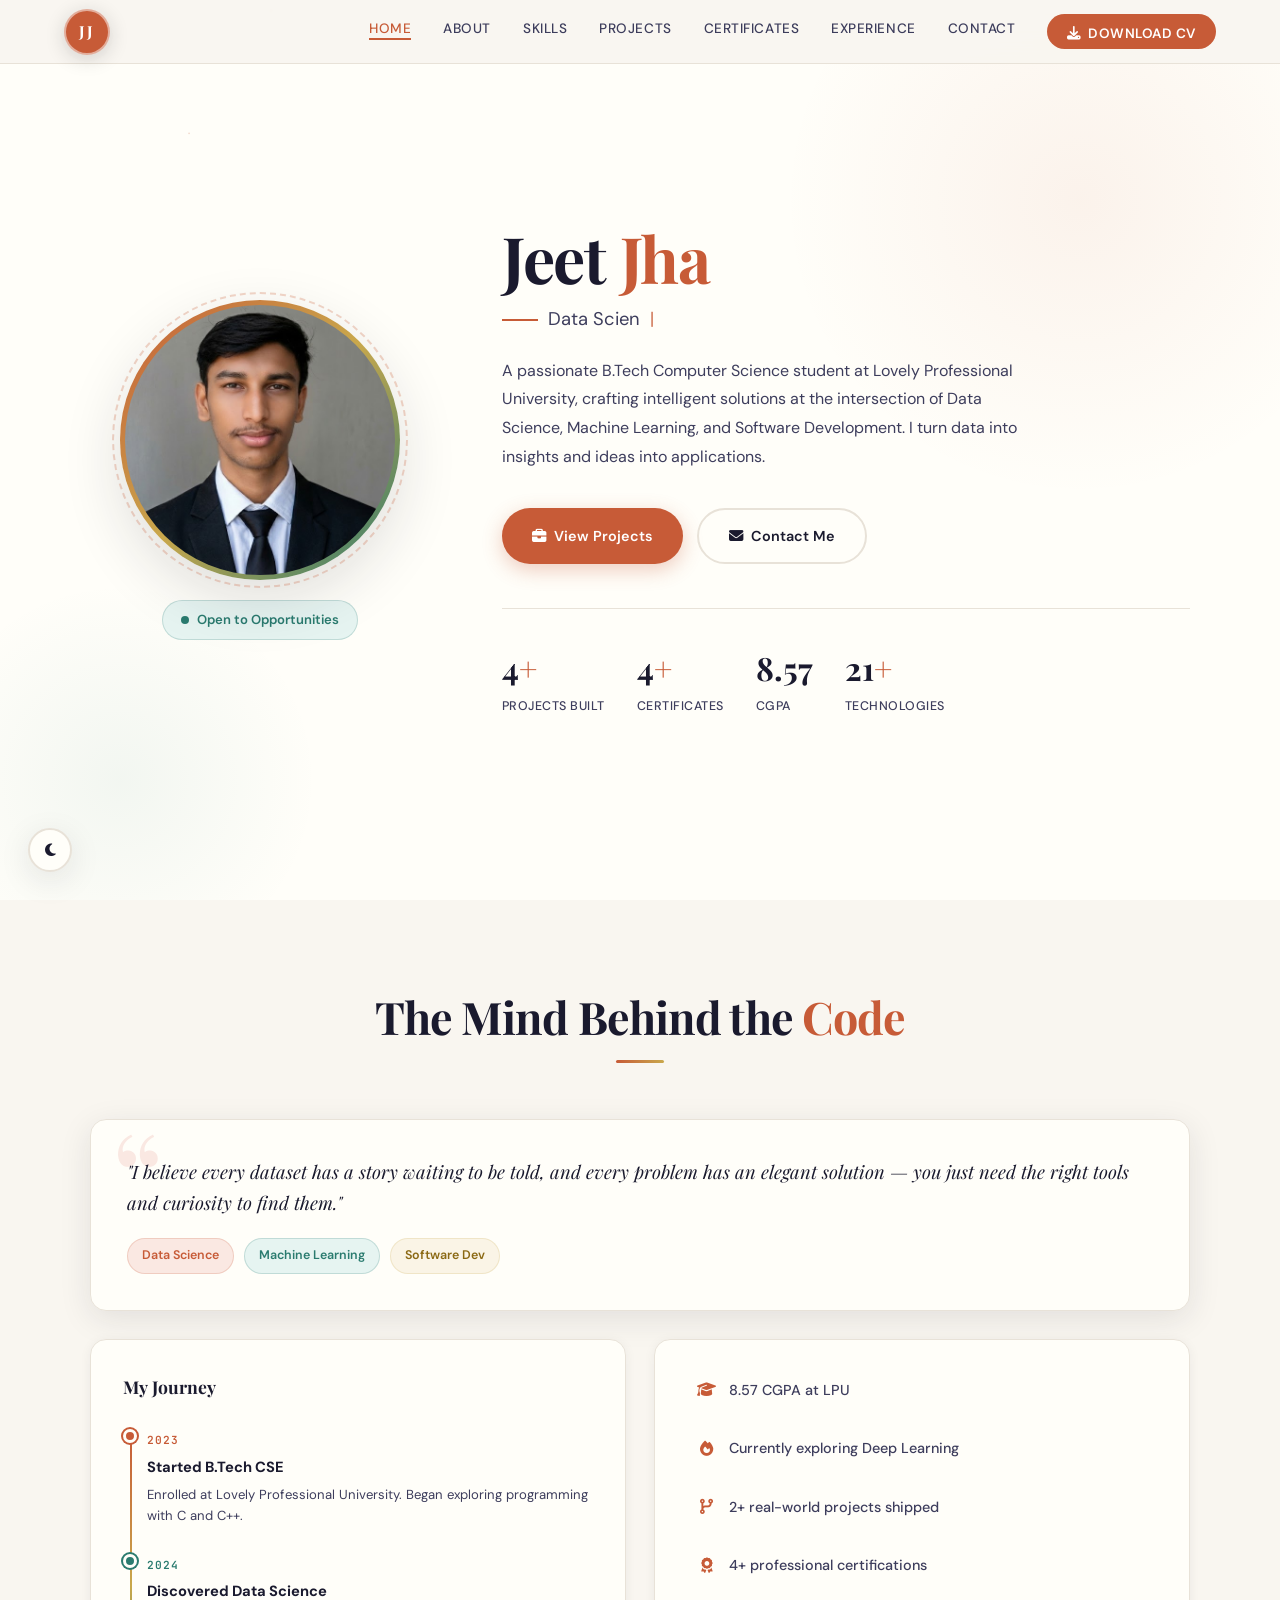
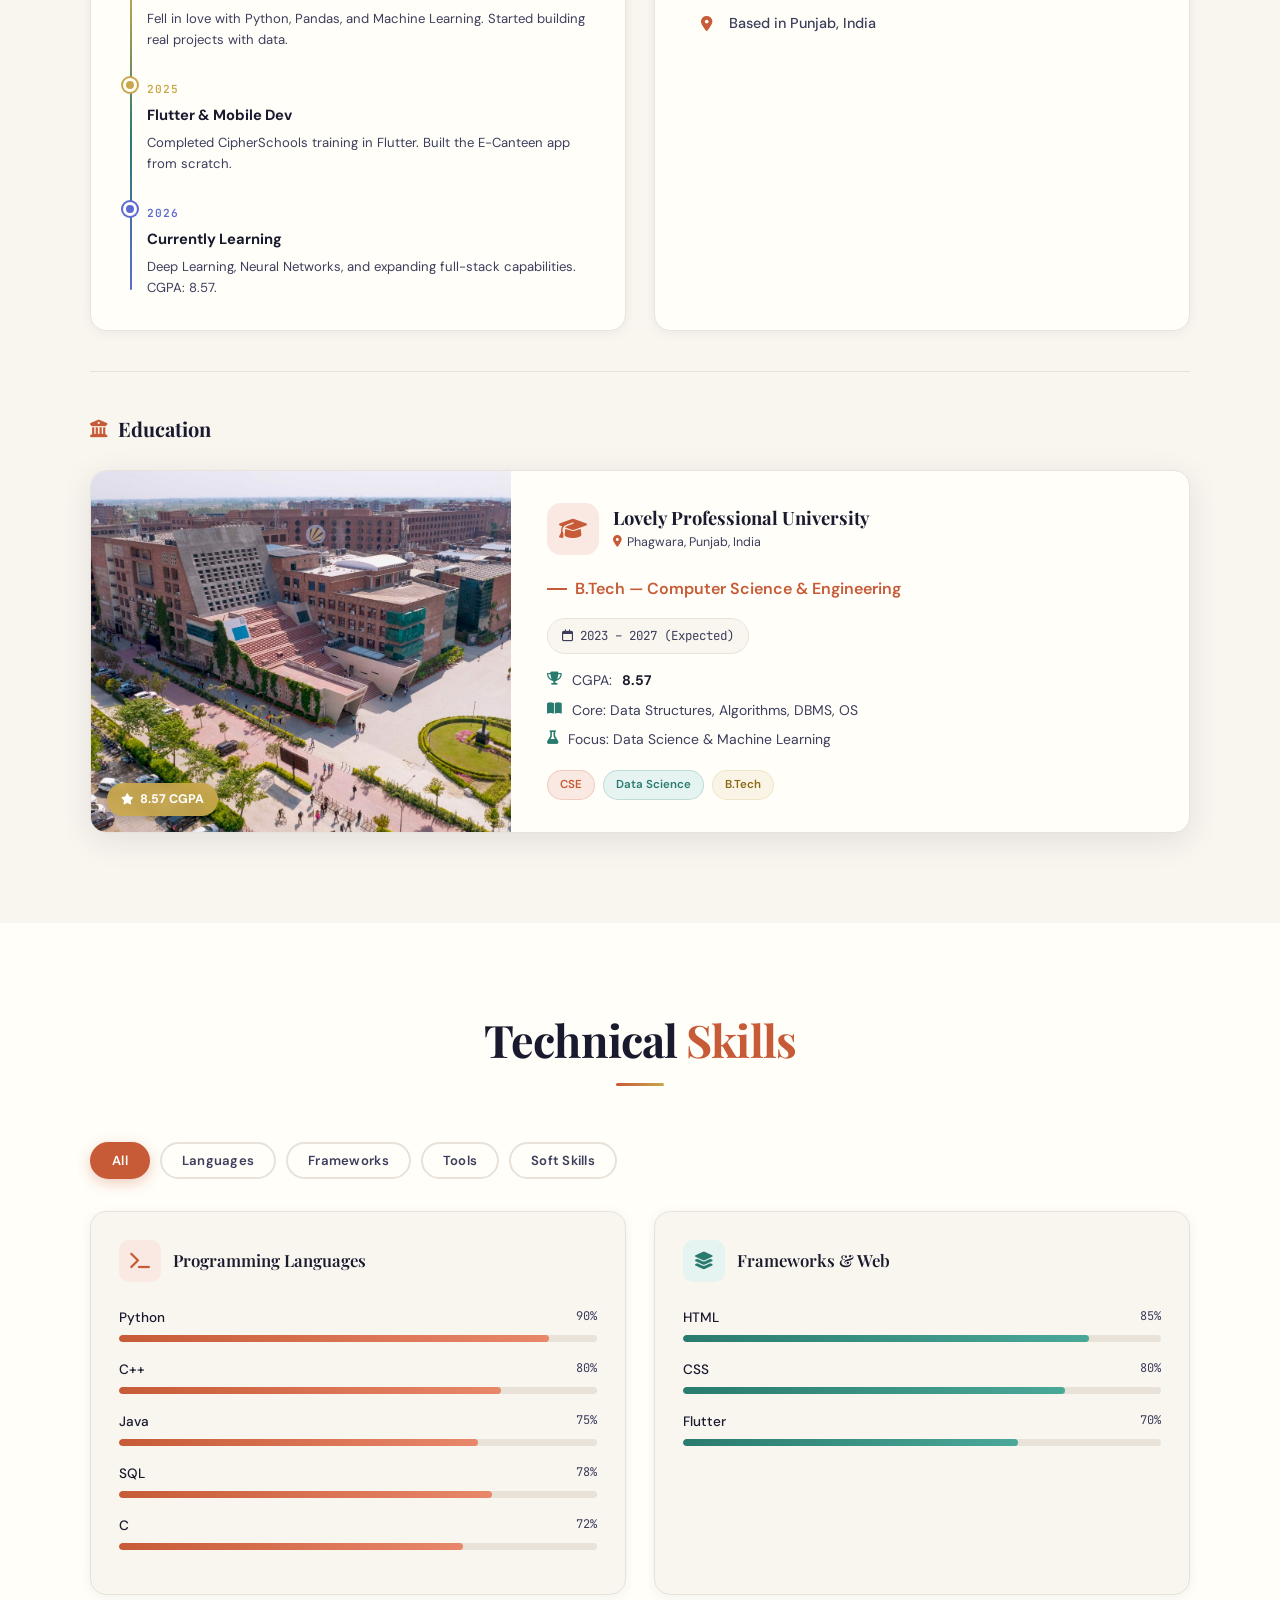
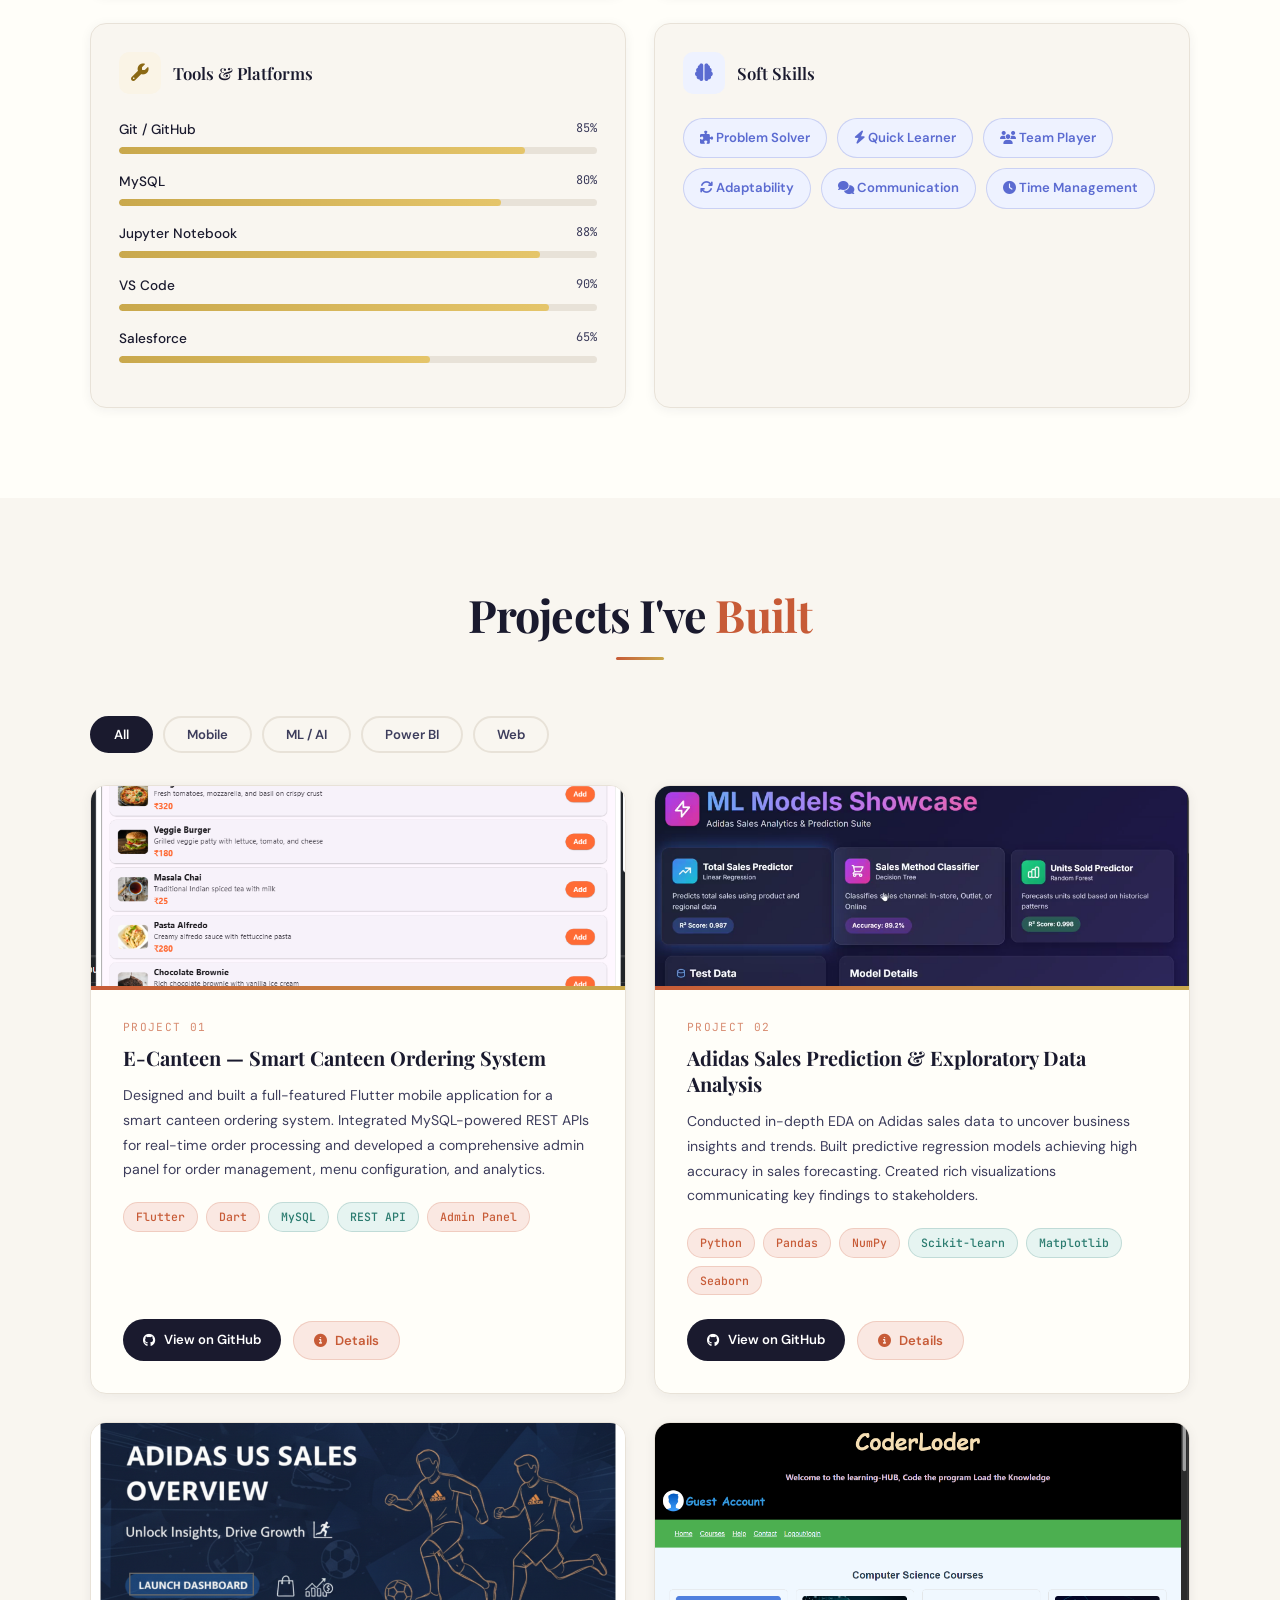
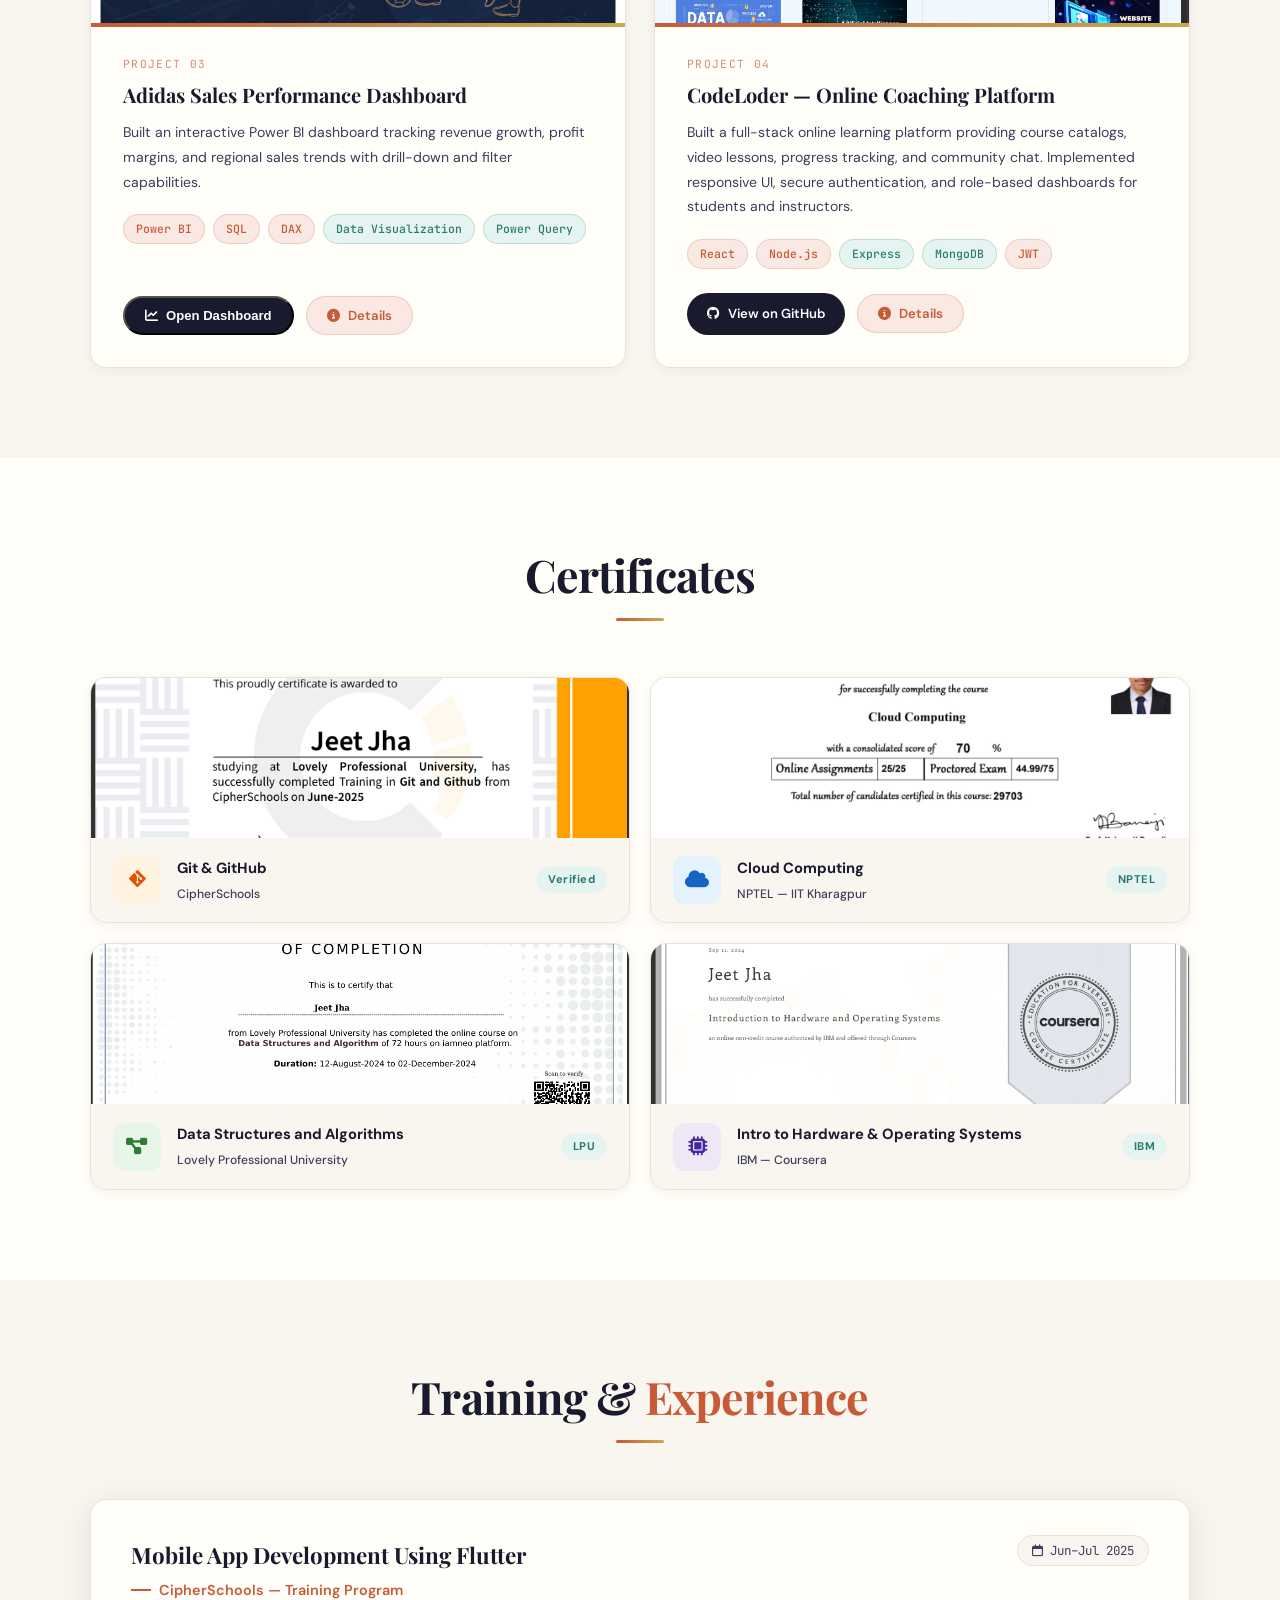
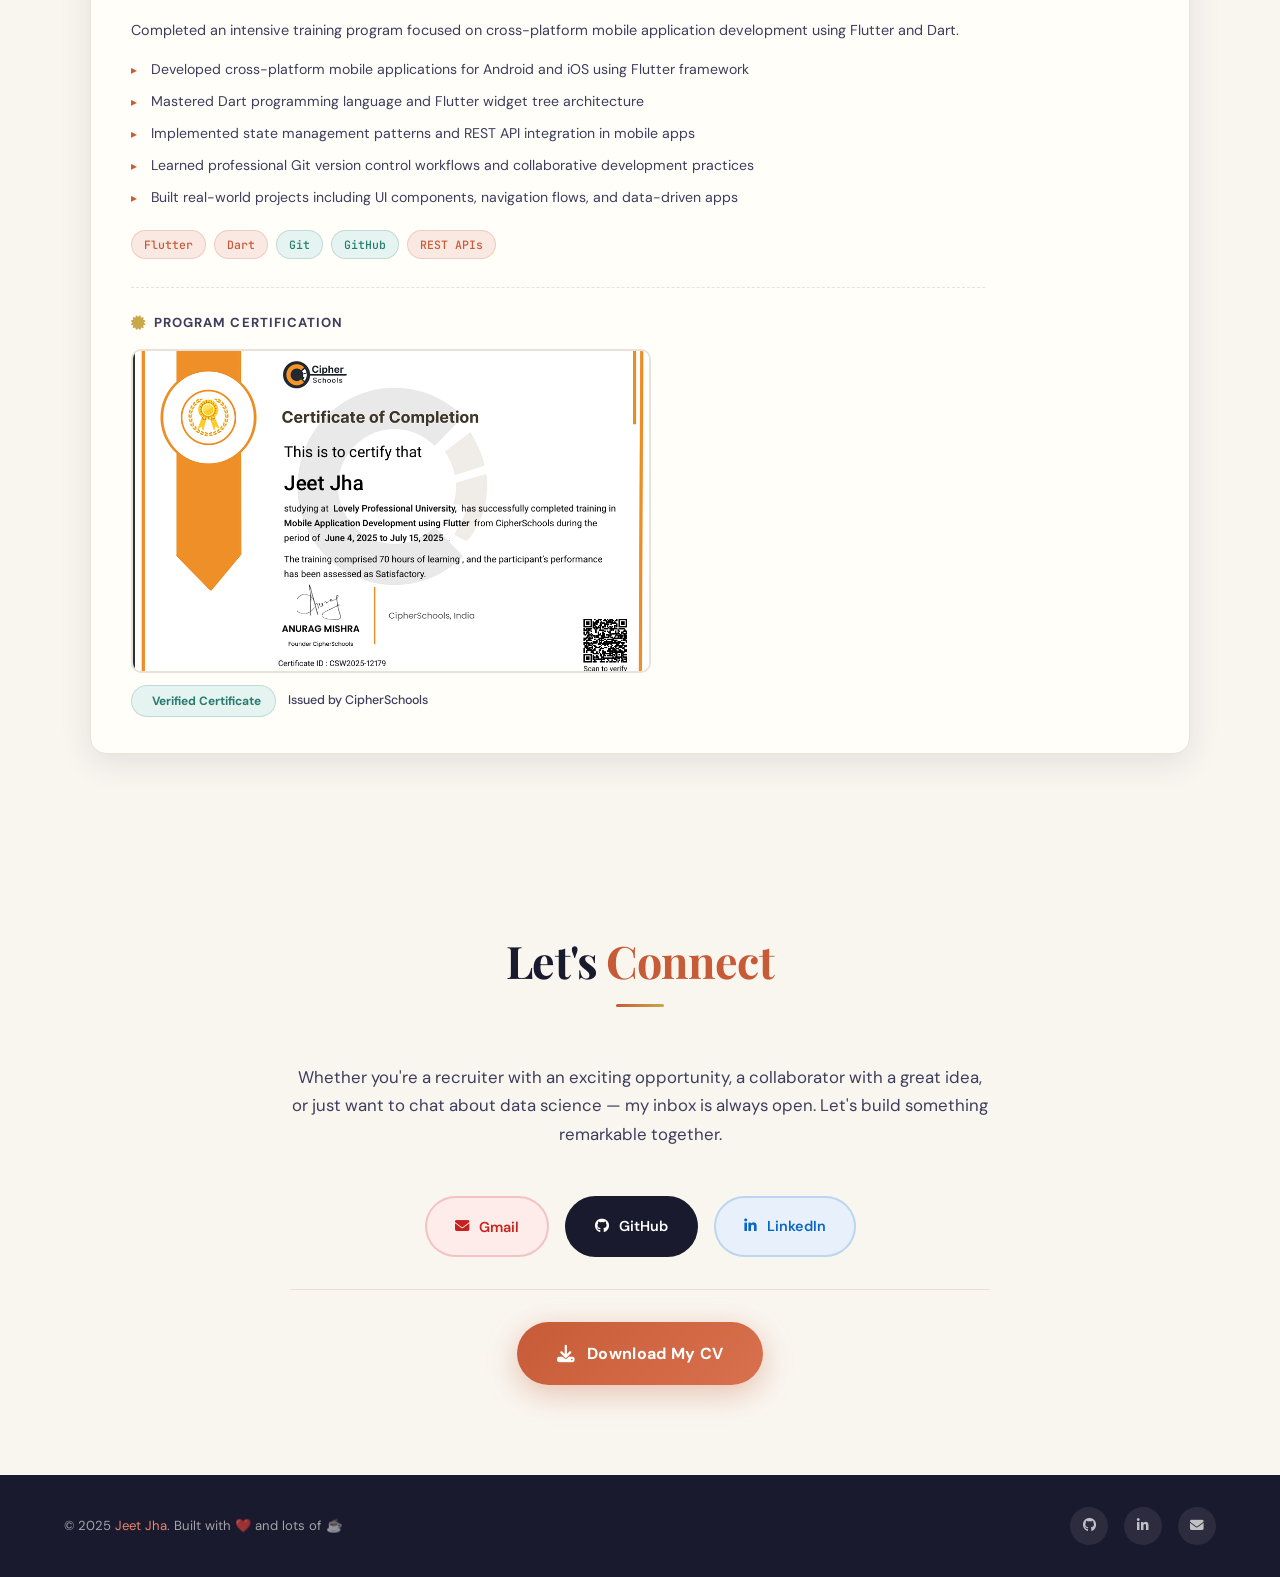
==== commit f3797b65: "download button bug fixed" ====
--- a/index.html
+++ b/index.html
@@ -33,7 +33,7 @@
     <li><a href="#certificates">Certificates</a></li>
     <li><a href="#experience">Experience</a></li>
     <li><a href="#contact">Contact</a></li>
-    <li><a href="Jeet_Jha_ECV.pdf" download class="nav-cv"><i class="fa-solid fa-download"></i> Download CV</a></li>
+    <li><a href="Jeet Jha ECV.pdf" download class="nav-cv"><i class="fa-solid fa-download"></i> Download CV</a></li>
   </ul>
   <div class="hamburger" id="hamburger" onclick="toggleMenu()">
     <span></span><span></span><span></span>
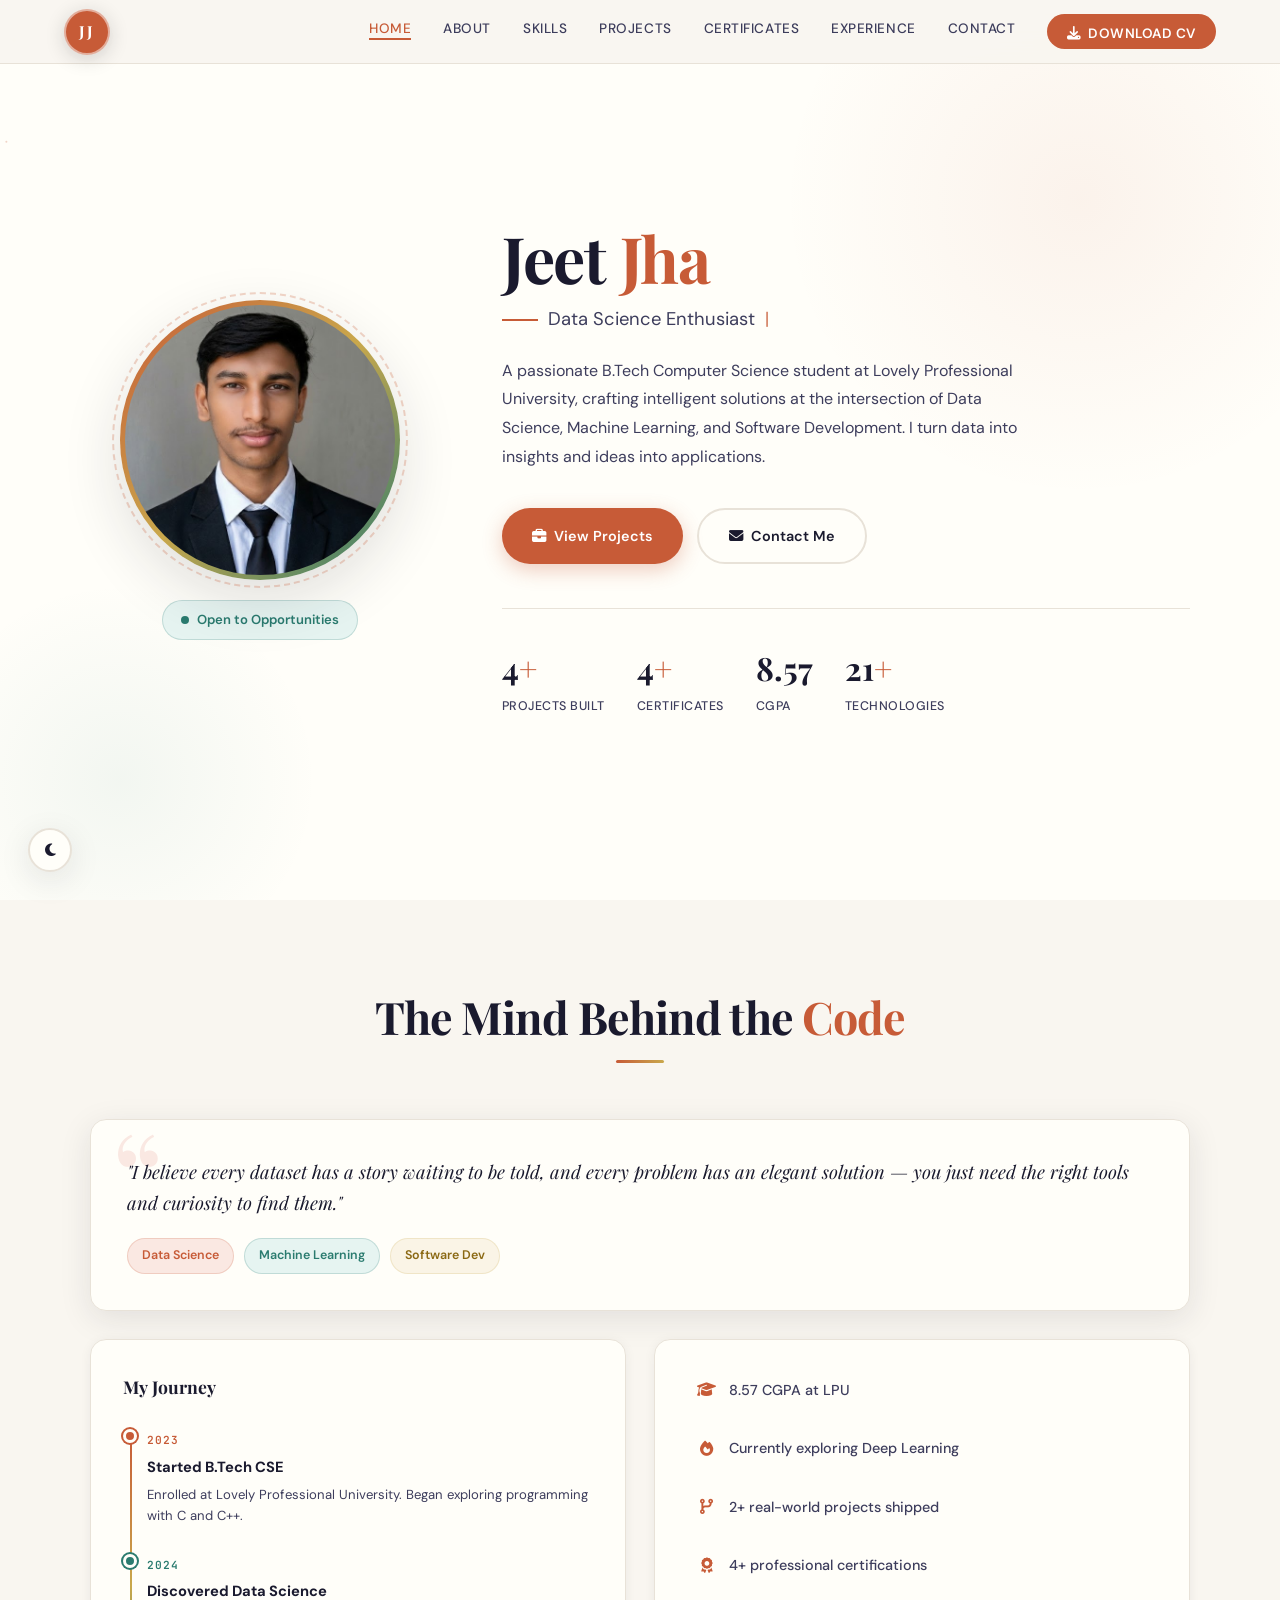
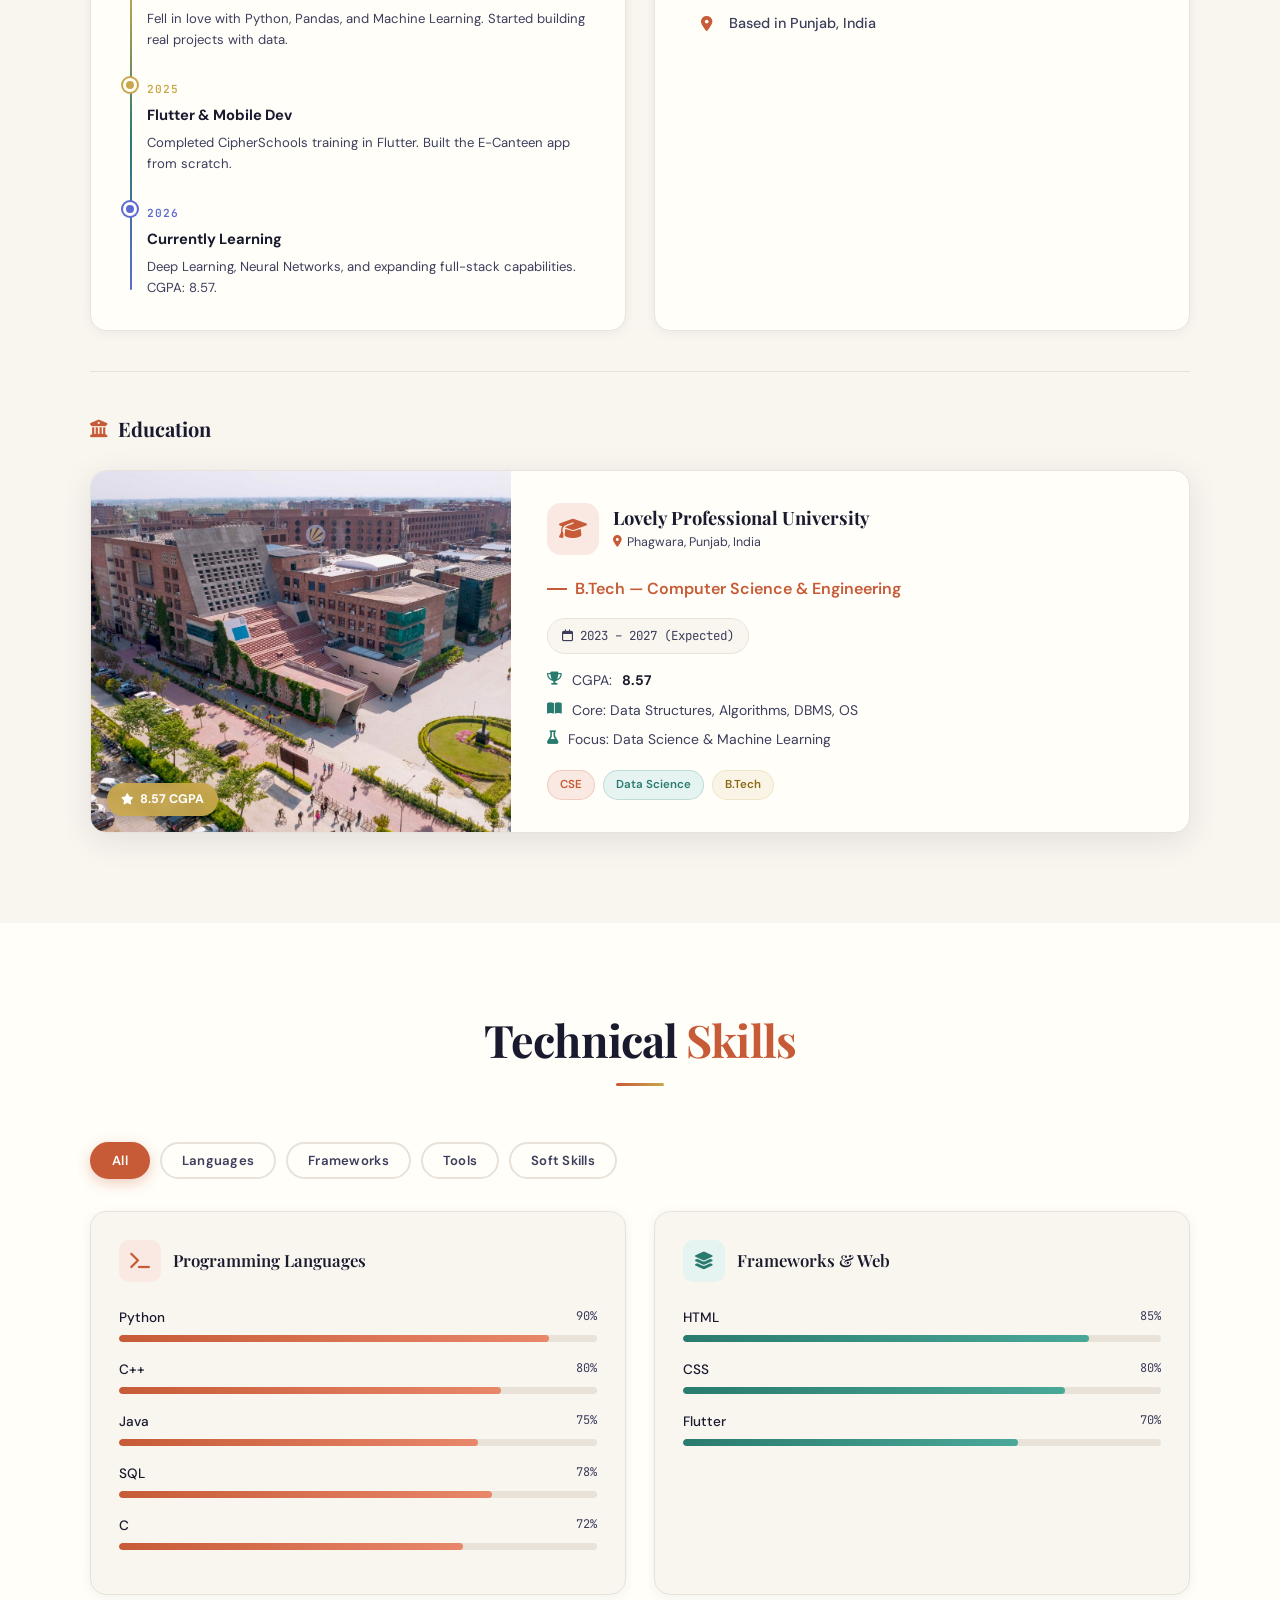
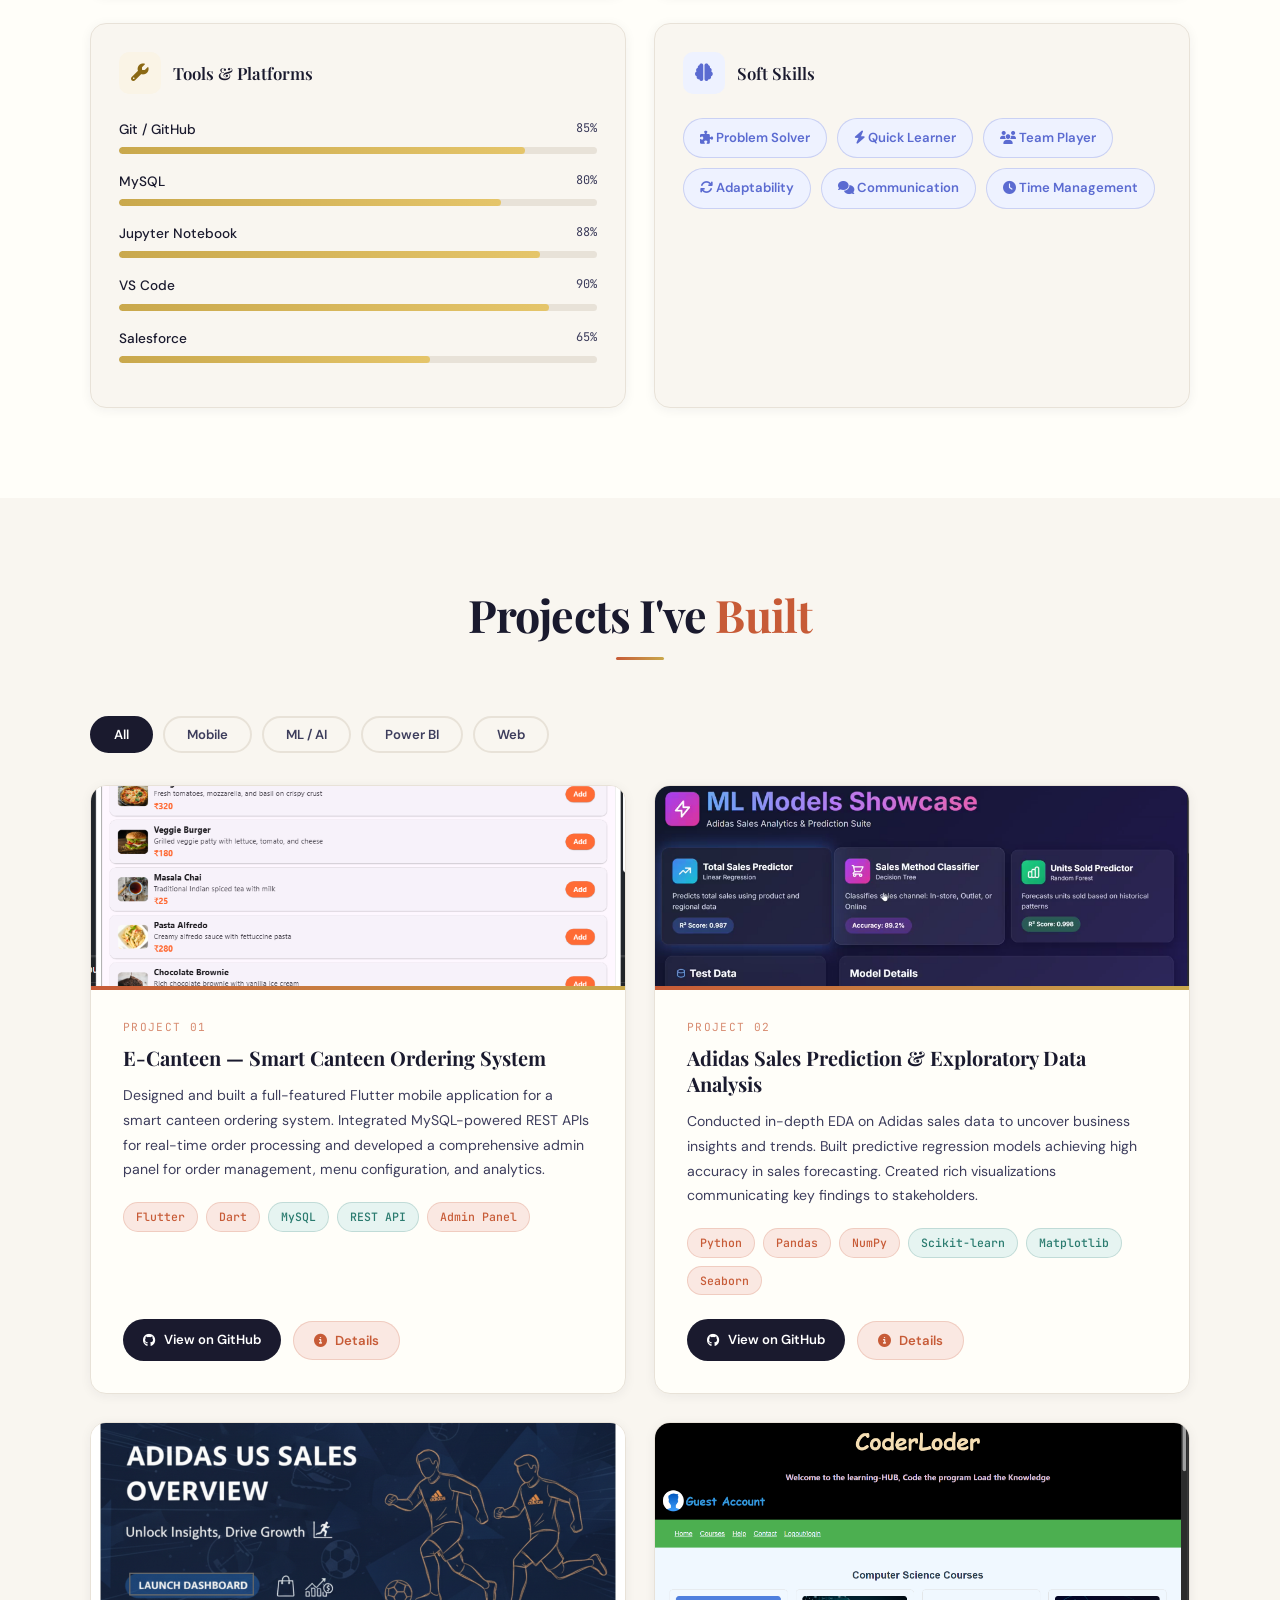
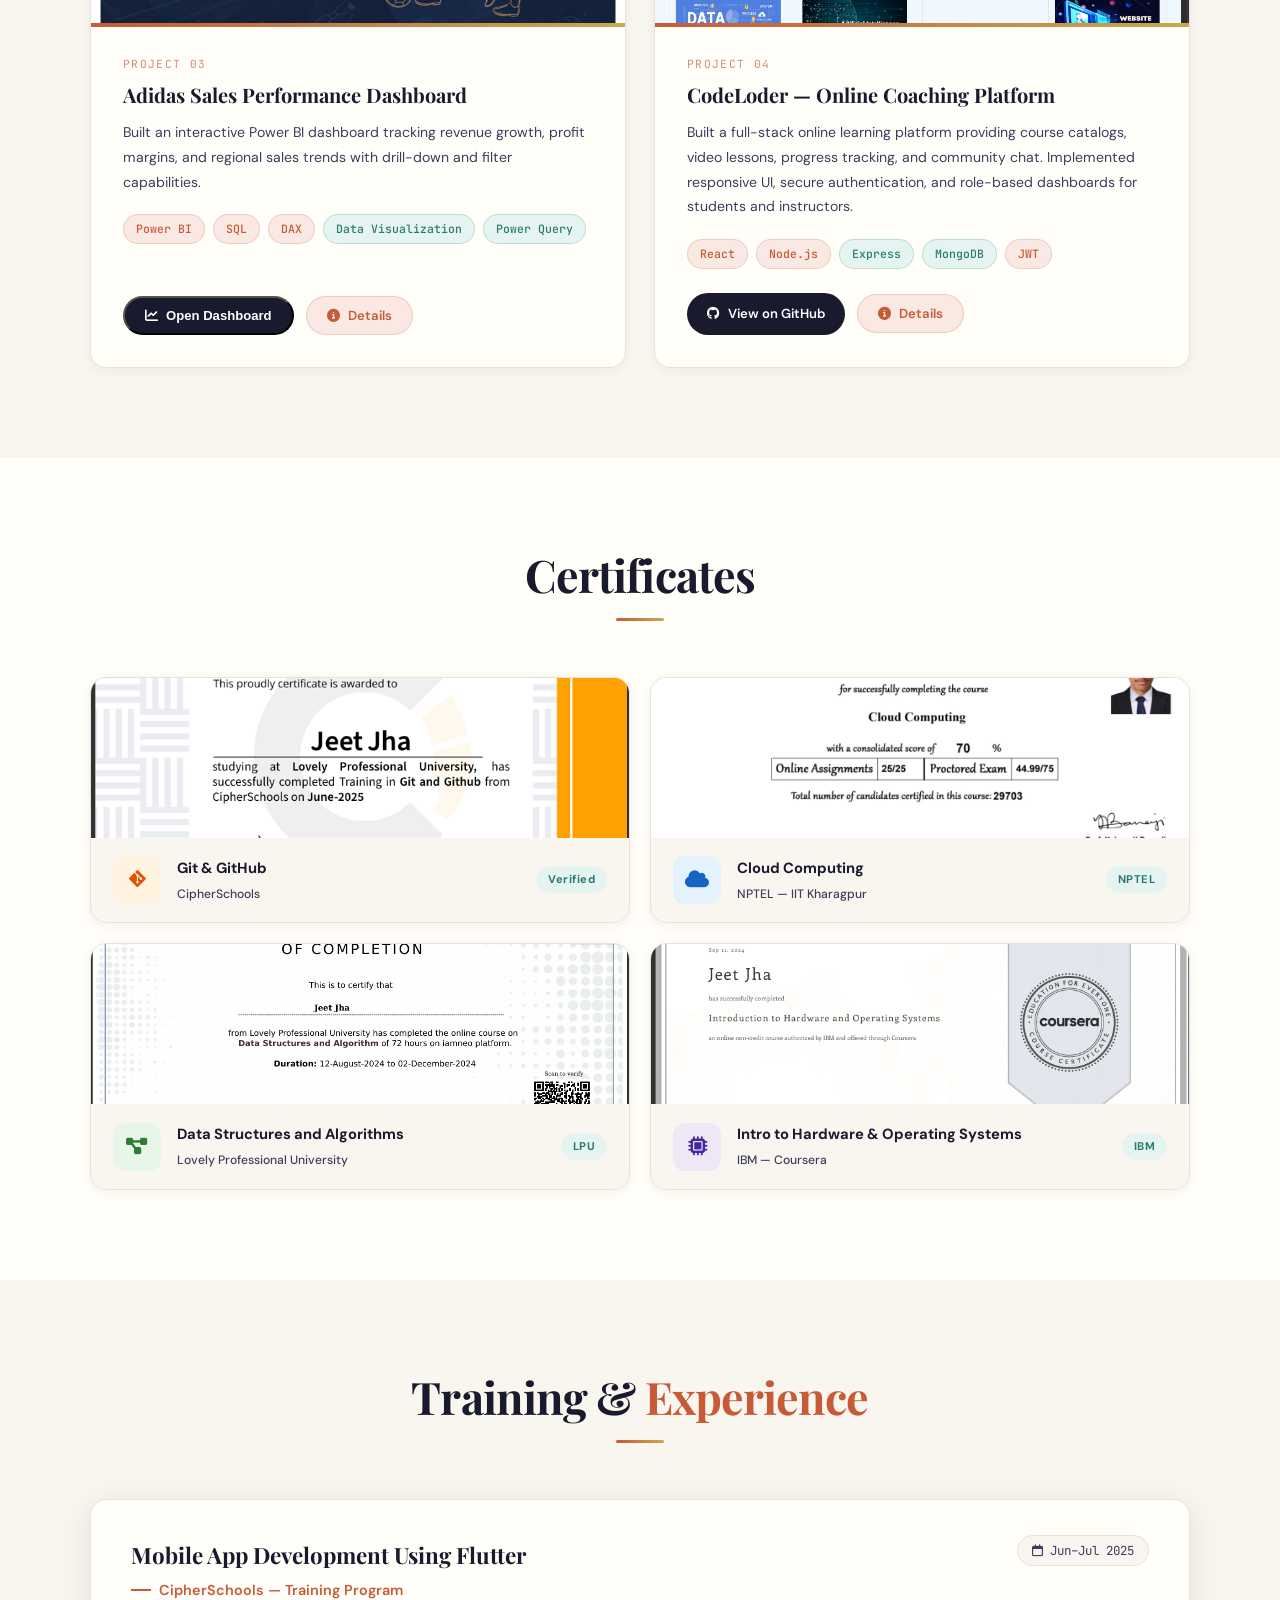
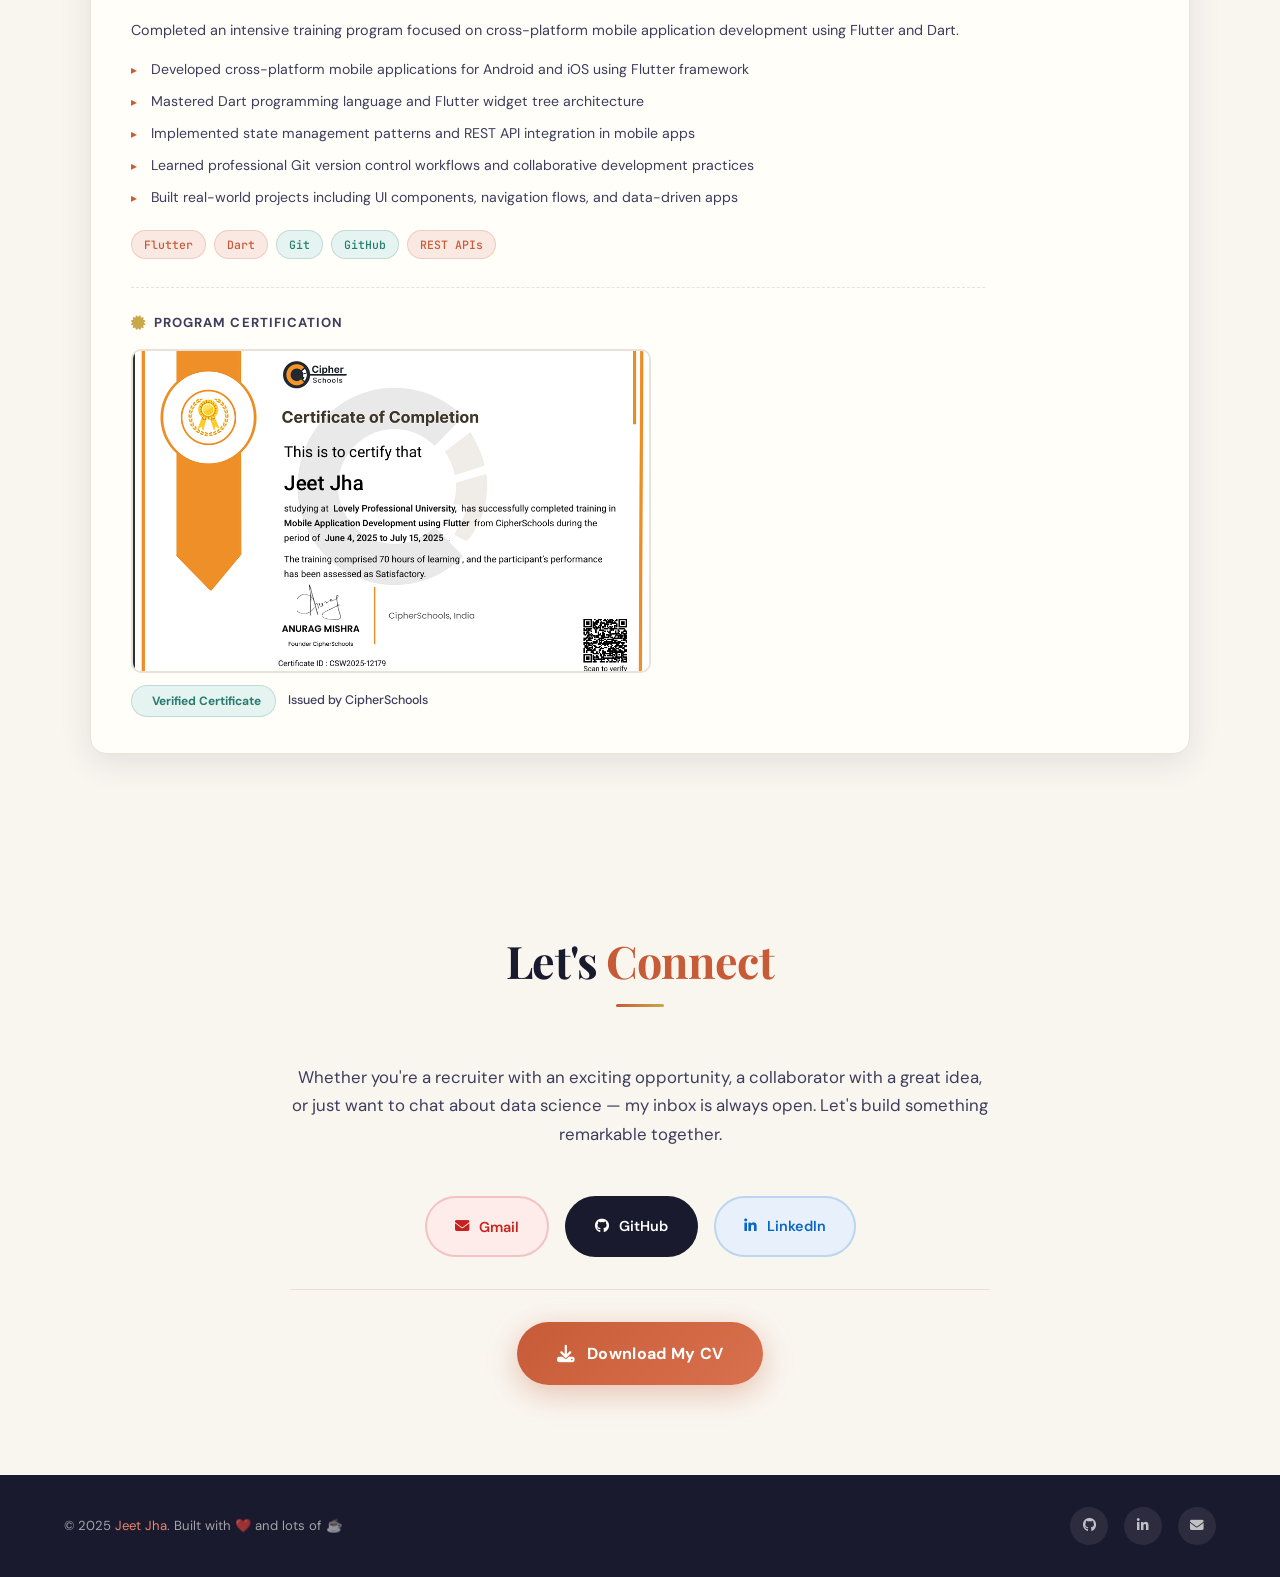
==== commit 89ffe2e6: "new fixes fiexed" ====
--- a/index.html
+++ b/index.html
@@ -33,7 +33,7 @@
     <li><a href="#certificates">Certificates</a></li>
     <li><a href="#experience">Experience</a></li>
     <li><a href="#contact">Contact</a></li>
-    <li><a href="Jeet Jha ECV.pdf" download class="nav-cv"><i class="fa-solid fa-download"></i> Download CV</a></li>
+    <li><a href="./images/Jeet Jha ECV.pdf" download class="nav-cv"><i class="fa-solid fa-download"></i> Download CV</a></li>
   </ul>
   <div class="hamburger" id="hamburger" onclick="toggleMenu()">
     <span></span><span></span><span></span>
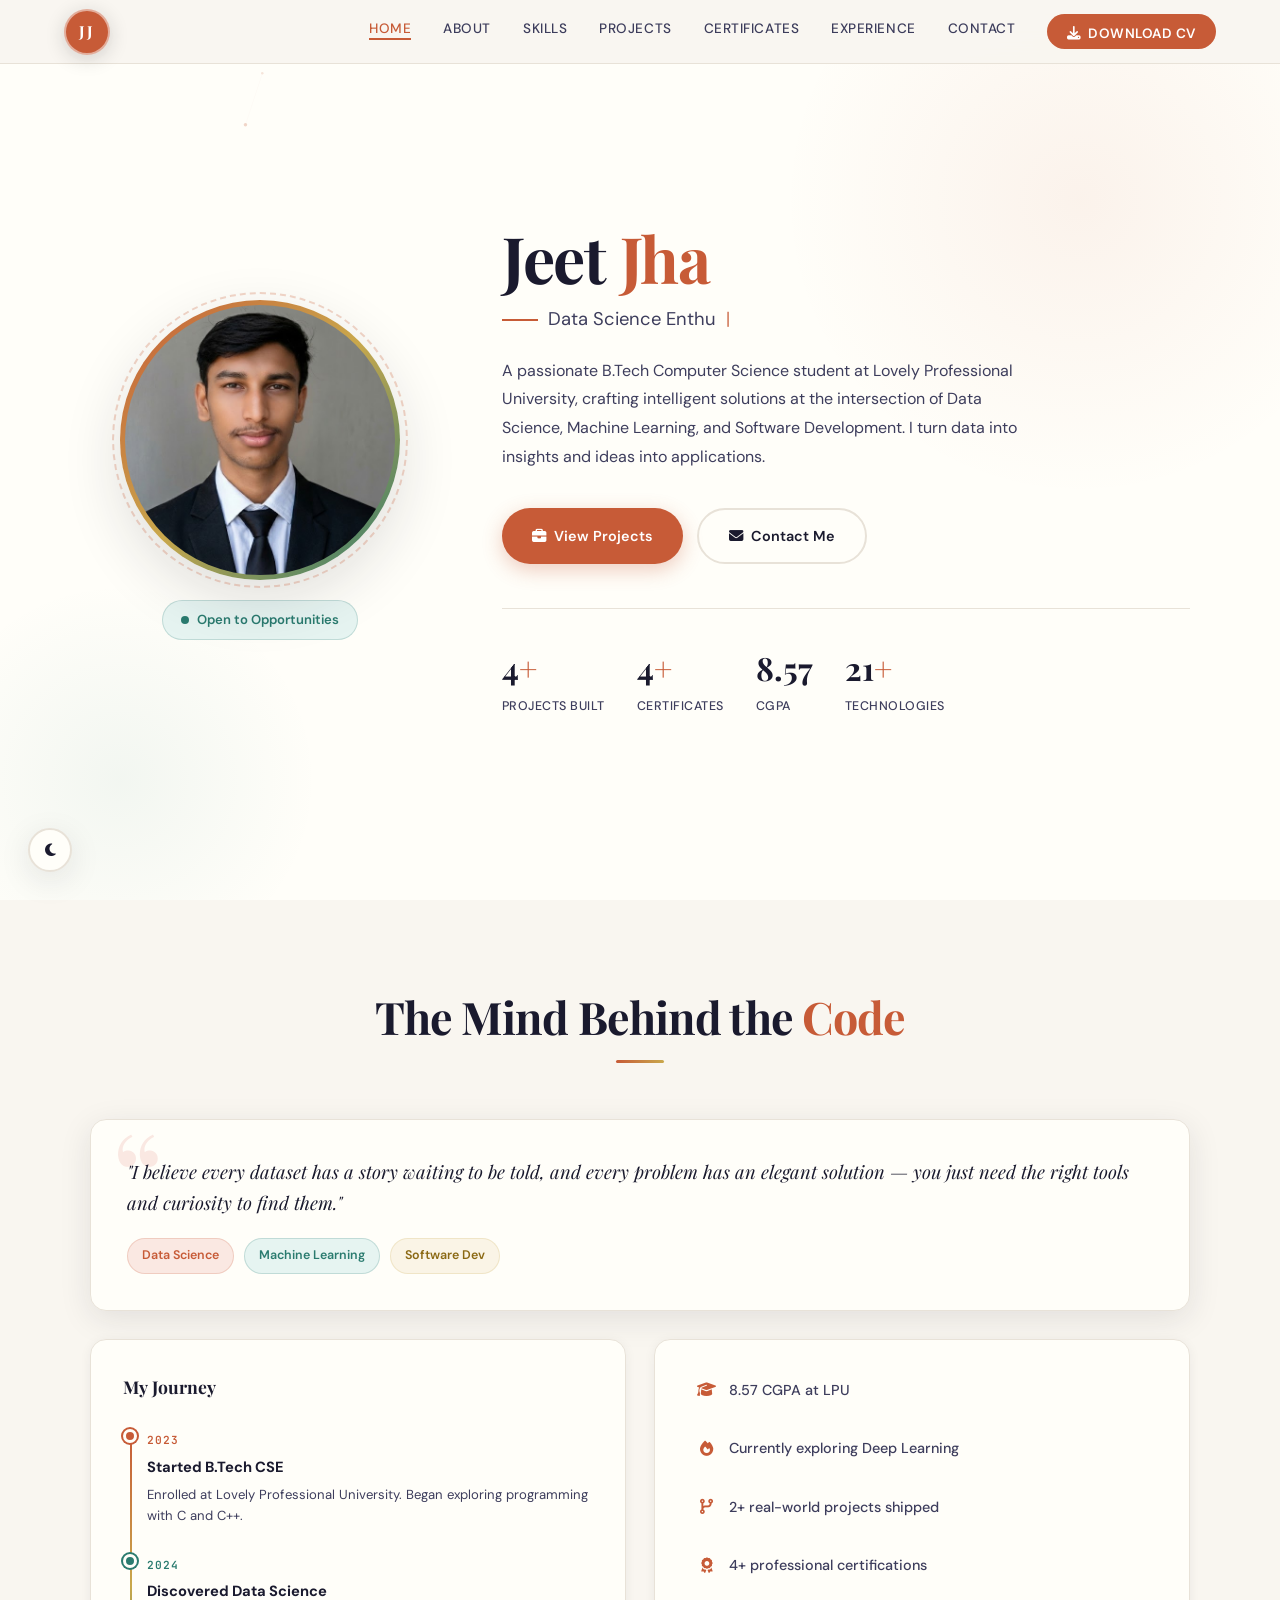
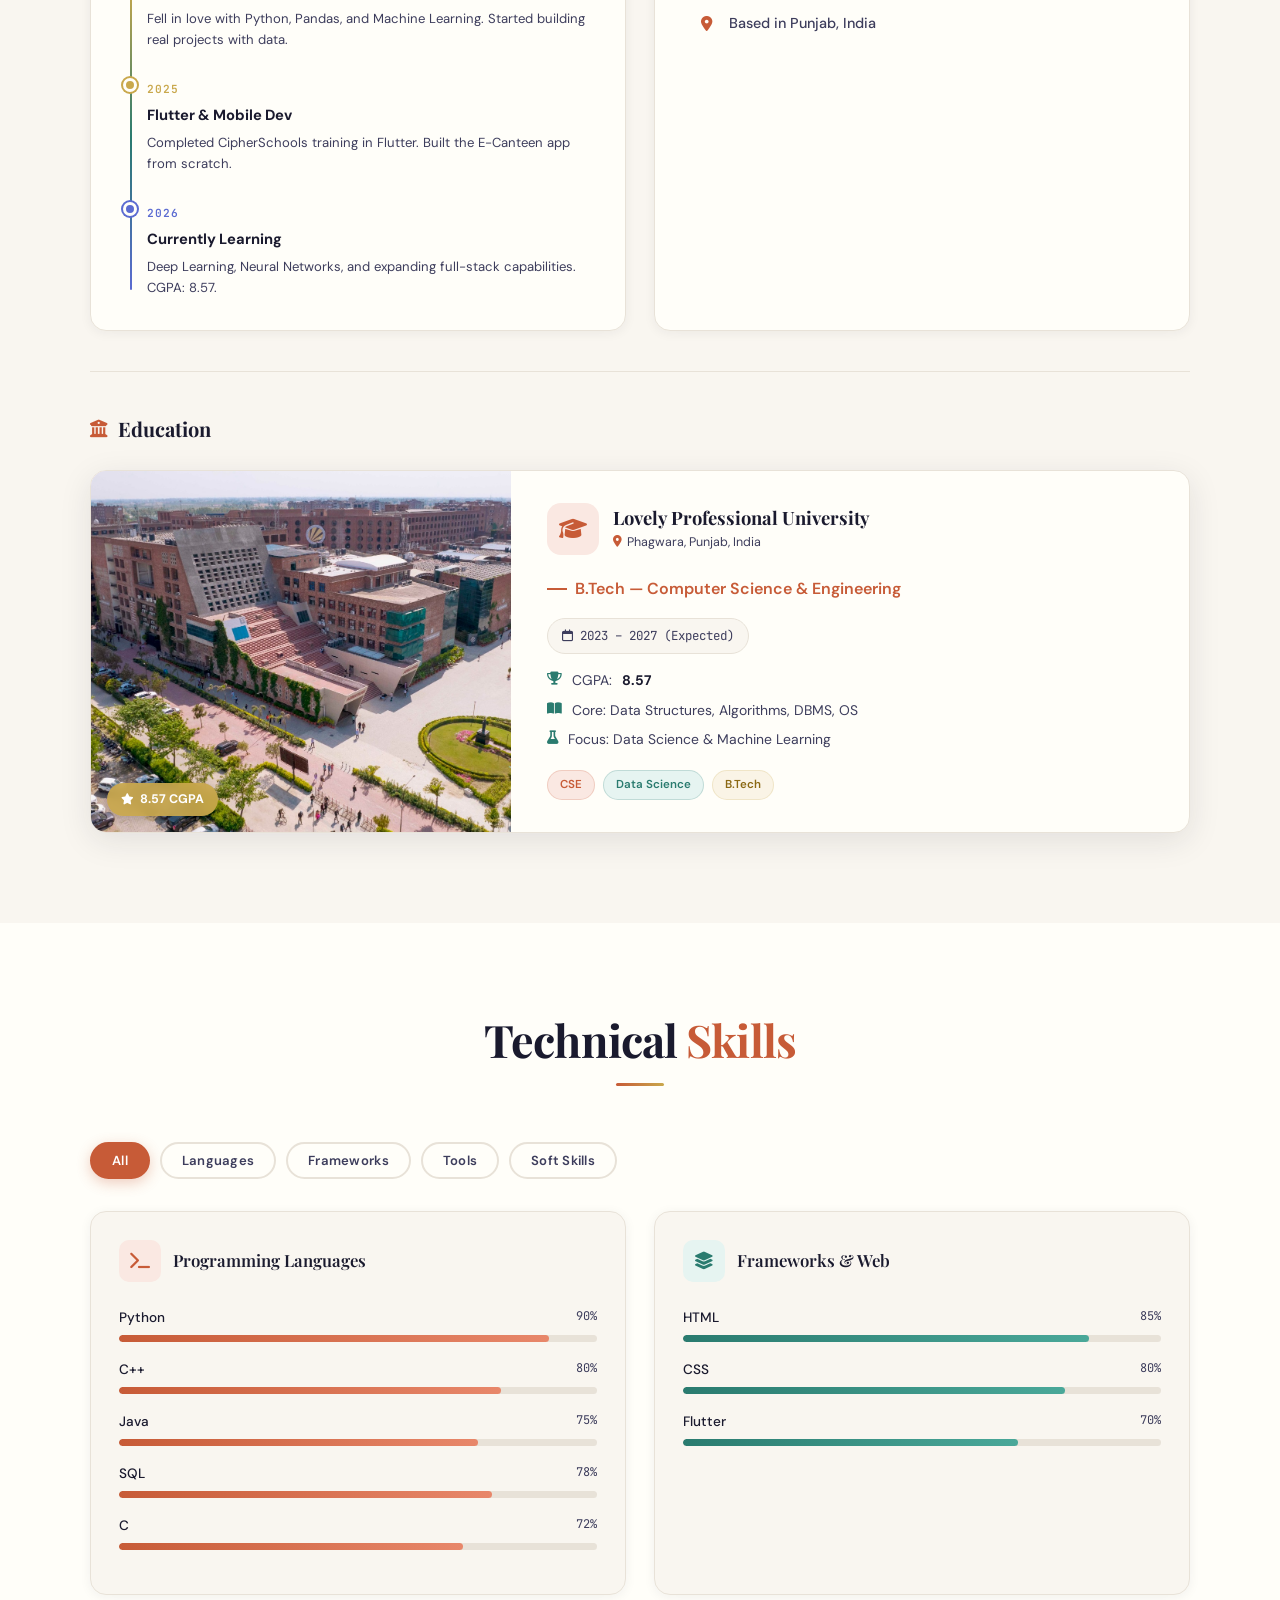
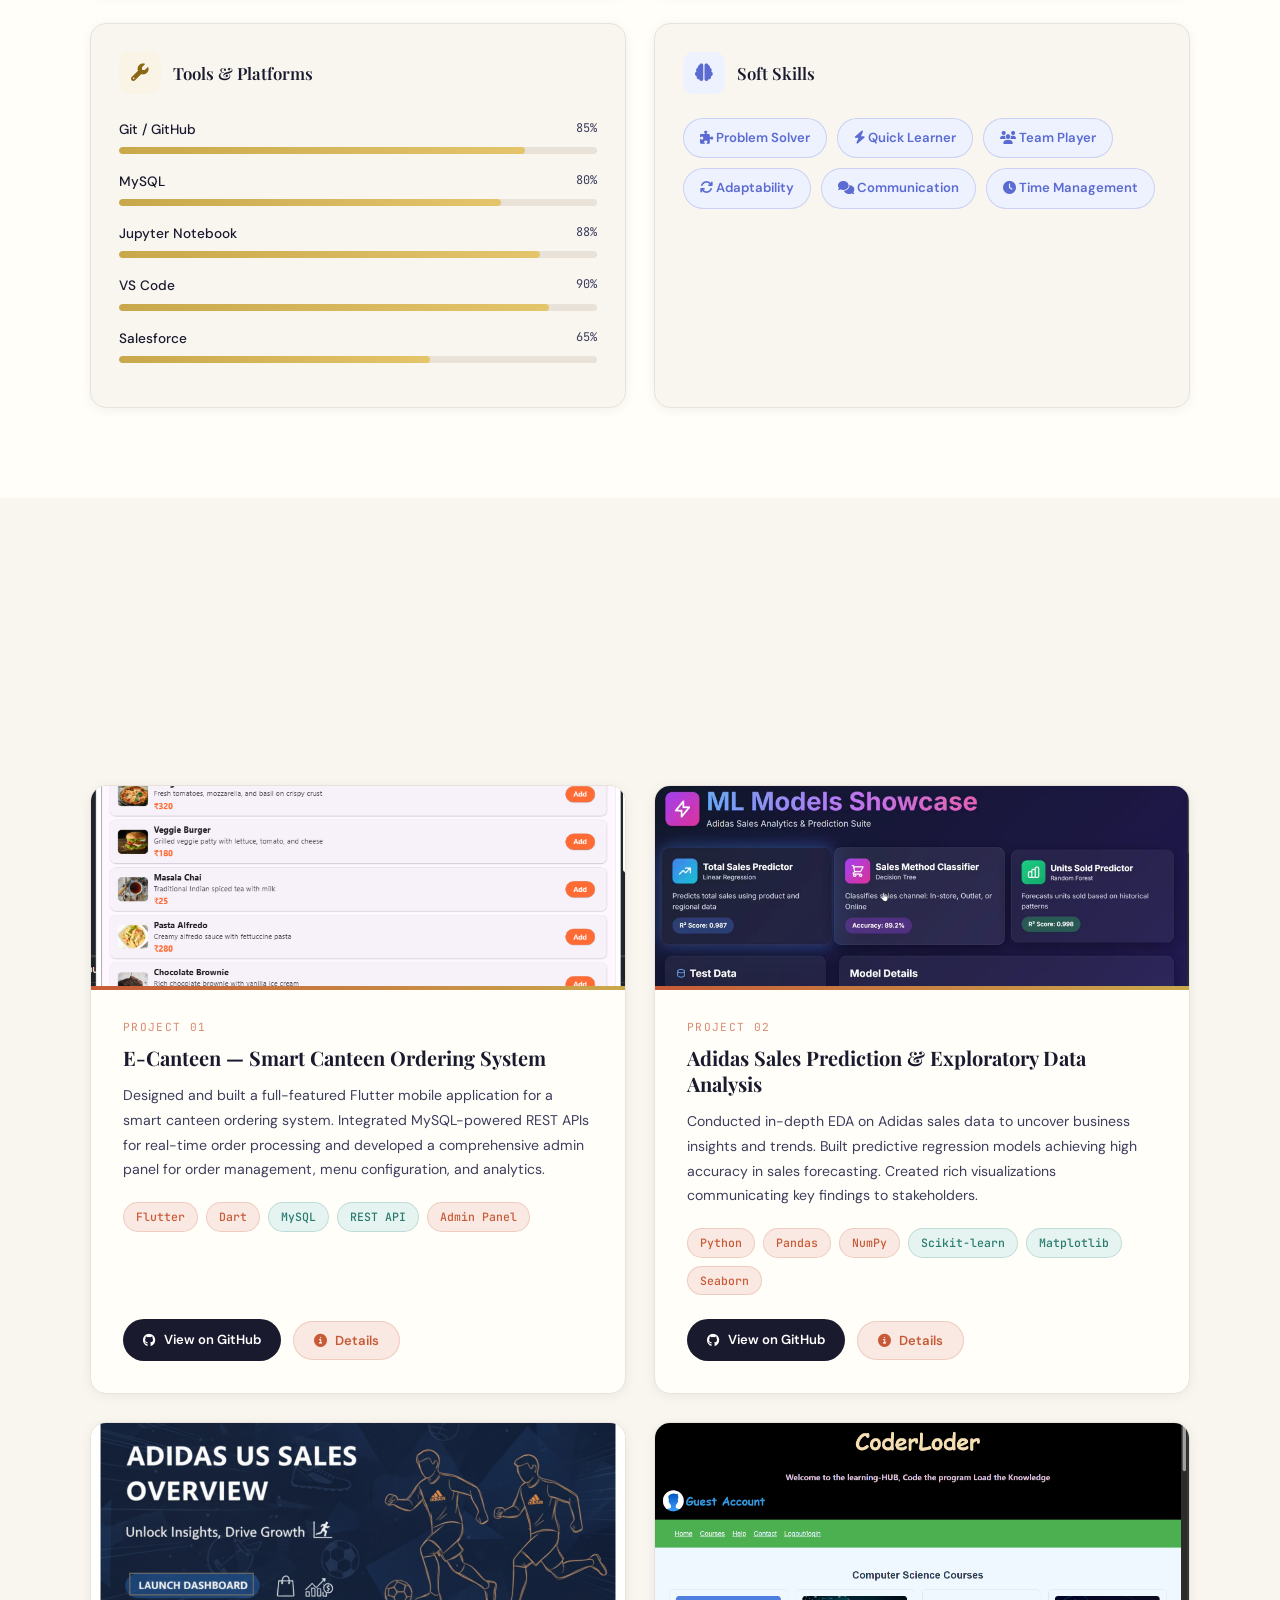
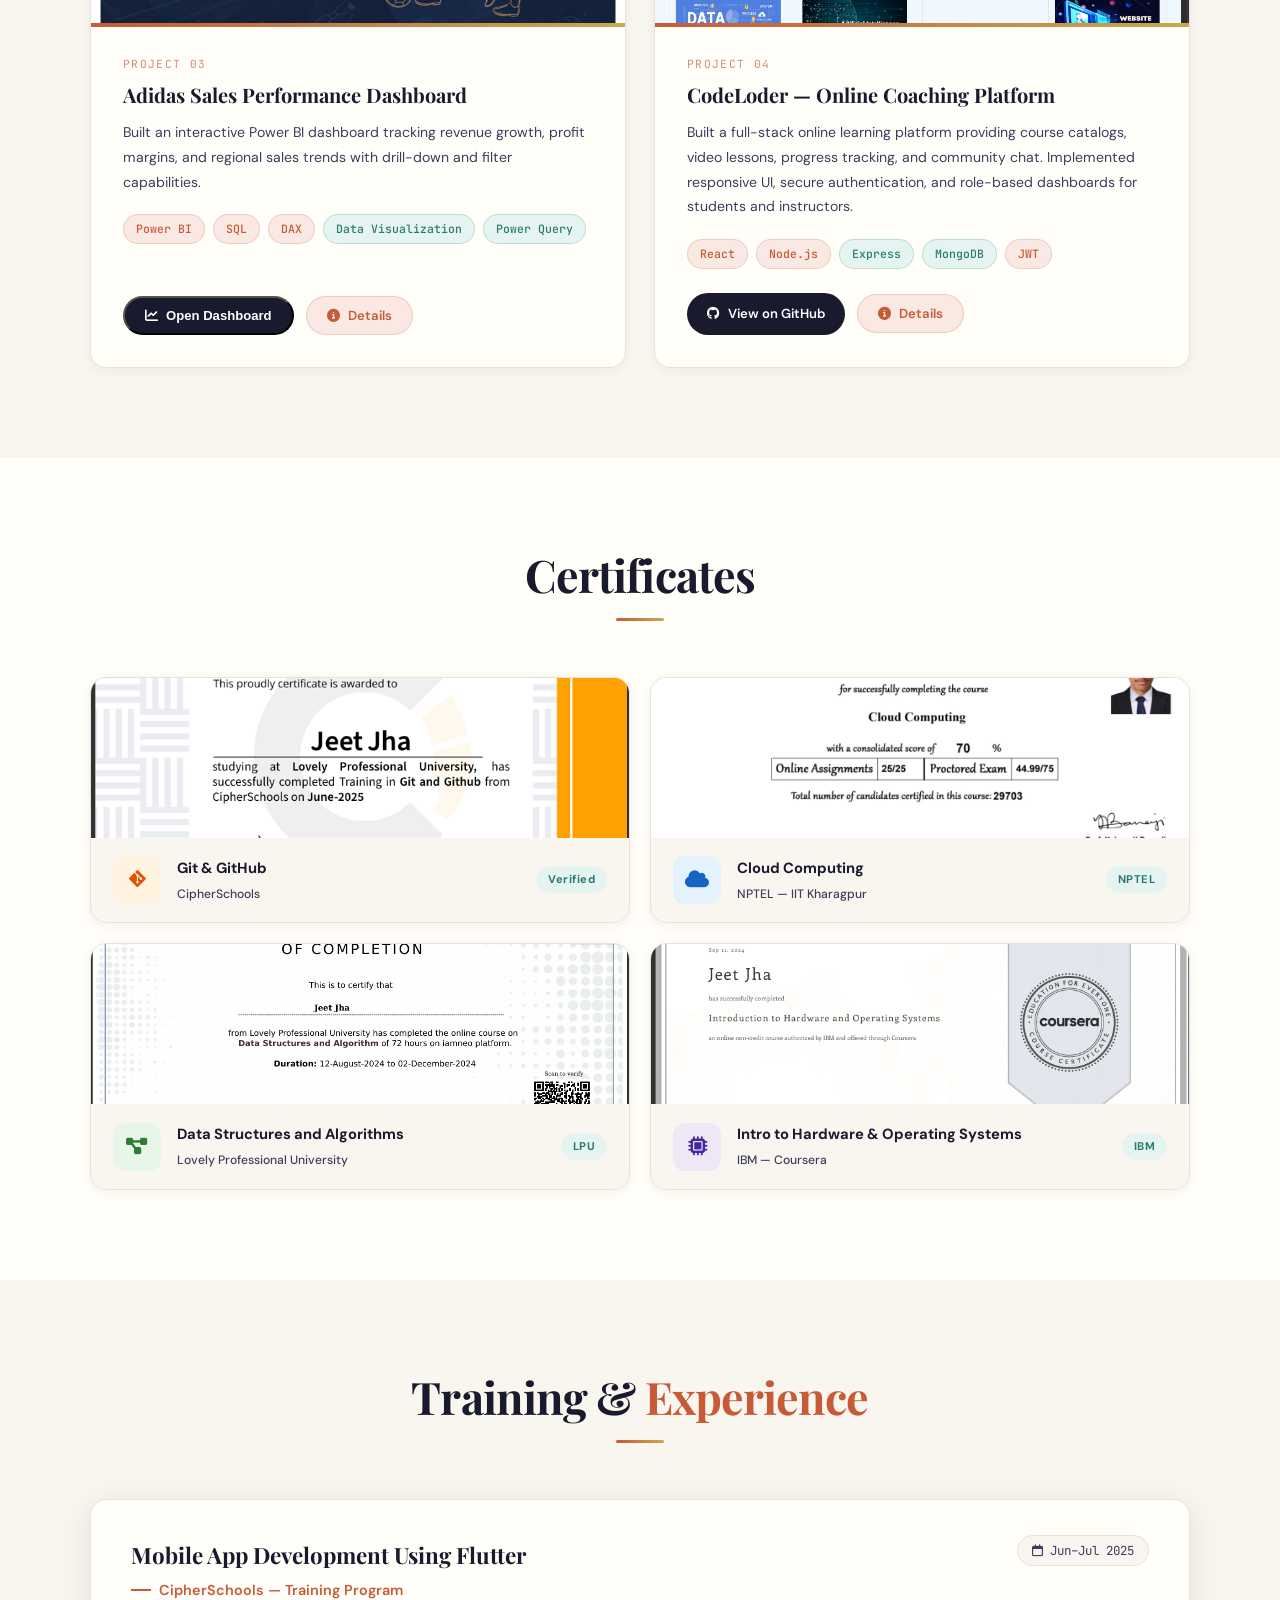
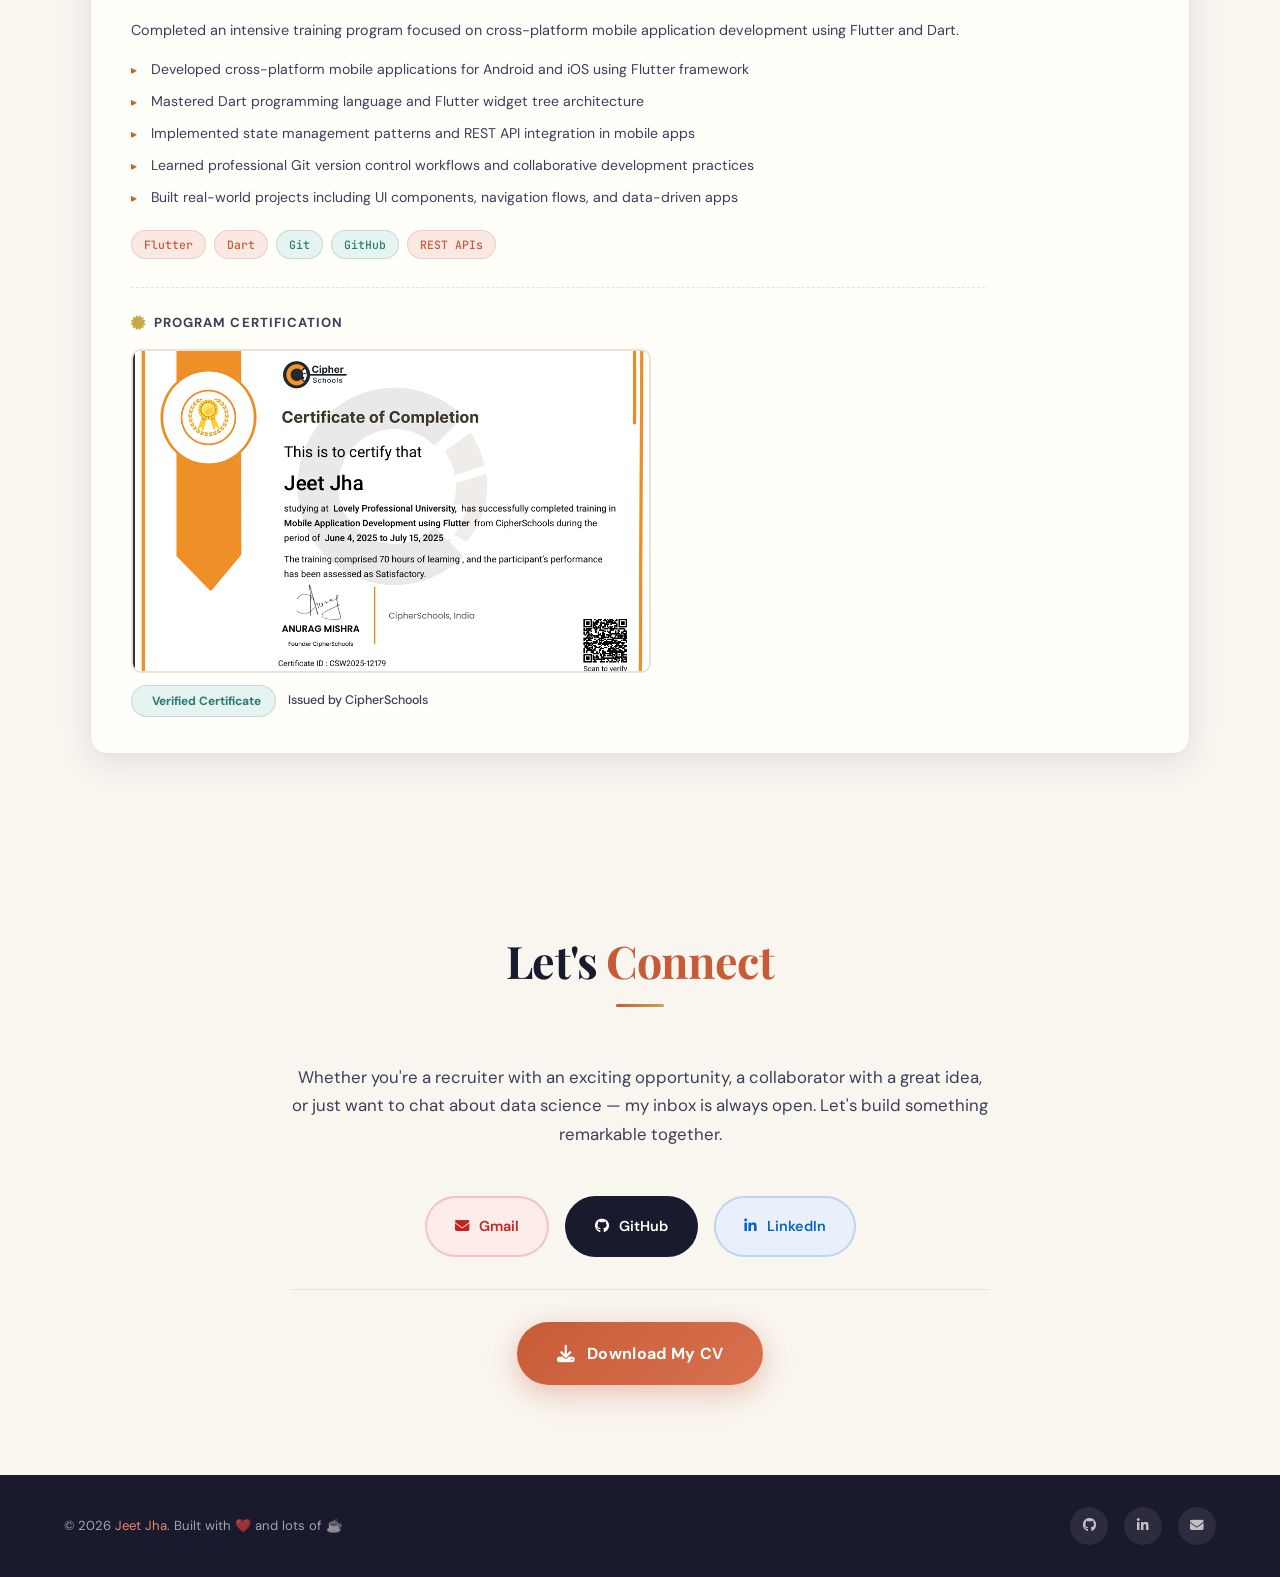
==== commit 43820132: "gmail button fixed" ====
--- a/index.html
+++ b/index.html
@@ -752,11 +752,7 @@
     <div class="contact-inner reveal">
       <p class="contact-subtitle">Whether you're a recruiter with an exciting opportunity, a collaborator with a great idea, or just want to chat about data science — my inbox is always open. Let's build something remarkable together.</p>
       <div class="contact-links">
-        <button class="contact-btn gmail" onclick="copyEmail()">
-          <i class="fa-solid fa-envelope"></i>
-          <span id="email-btn-text">Gmail</span>
-          <span class="copy-tooltip" id="copy-tooltip">Copied!</span>
-        </button>
+        <a href="mailto:jeetjha9023@gmail.com" class="contact-btn gmail" target="_blank"><i class="fa-solid fa-envelope"></i> Gmail</a>
         <a href="https://github.com/Jeetjha-07" class="contact-btn github" target="_blank"><i class="fab fa-github"></i> GitHub</a>
         <a href="https://linkedin.com/in/jeet-jha/" class="contact-btn linkedin" target="_blank"><i class="fab fa-linkedin-in"></i> LinkedIn</a>
       </div>
@@ -770,7 +766,7 @@
 
 <!-- FOOTER -->
 <footer>
-  <div class="footer-copy">&#169; 2025 <span>Jeet Jha</span>. Built with &#10084;&#65039; and lots of &#9749;</div>
+  <div class="footer-copy">&#169; 2026 <span>Jeet Jha</span>. Built with &#10084;&#65039; and lots of &#9749;</div>
   <div class="footer-socials">
     <a href="https://github.com/Jeetjha-07" target="_blank"><i class="fab fa-github"></i></a>
     <a href="https://linkedin.com/in/jeet-jha/" target="_blank"><i class="fab fa-linkedin-in"></i></a>
--- a/style.css
+++ b/style.css
@@ -391,9 +391,10 @@
   /* ── SKILLS ── */
   #skills { background: var(--warm-white); }
   .skills-grid { display: grid; grid-template-columns: repeat(2, 1fr); gap: 28px; }
-  .skill-category { background: var(--cream); border: 1px solid var(--border); border-radius: var(--radius); padding: 28px; box-shadow: var(--shadow-sm); transition: box-shadow 0.3s, transform 0.3s, opacity 0.4s; }
+  .skill-category { background: var(--cream); border: 1px solid var(--border); border-radius: var(--radius); padding: 28px; box-shadow: var(--shadow-sm); transition: all 0.35s cubic-bezier(0.16,1,0.3,1); }
   .skill-category:hover { box-shadow: var(--shadow-md); transform: translateY(-4px); }
-  .skill-category.hidden { opacity: 0.15; transform: scale(0.97); pointer-events: none; }
+  .skill-category.filtered-out { opacity: 0.2; transform: scale(0.96); filter: none; pointer-events: none; }
+  .skill-category.selected { transform: scale(1.02); box-shadow: 0 10px 30px rgba(199,91,55,0.25); }
   .skill-cat-header { display: flex; align-items: center; gap: 12px; margin-bottom: 24px; }
   .skill-cat-icon { width: 42px; height: 42px; border-radius: 10px; display: flex; align-items: center; justify-content: center; font-size: 1.1rem; }
   .skill-cat-icon.lang { background: var(--accent-pale); color: var(--accent); }
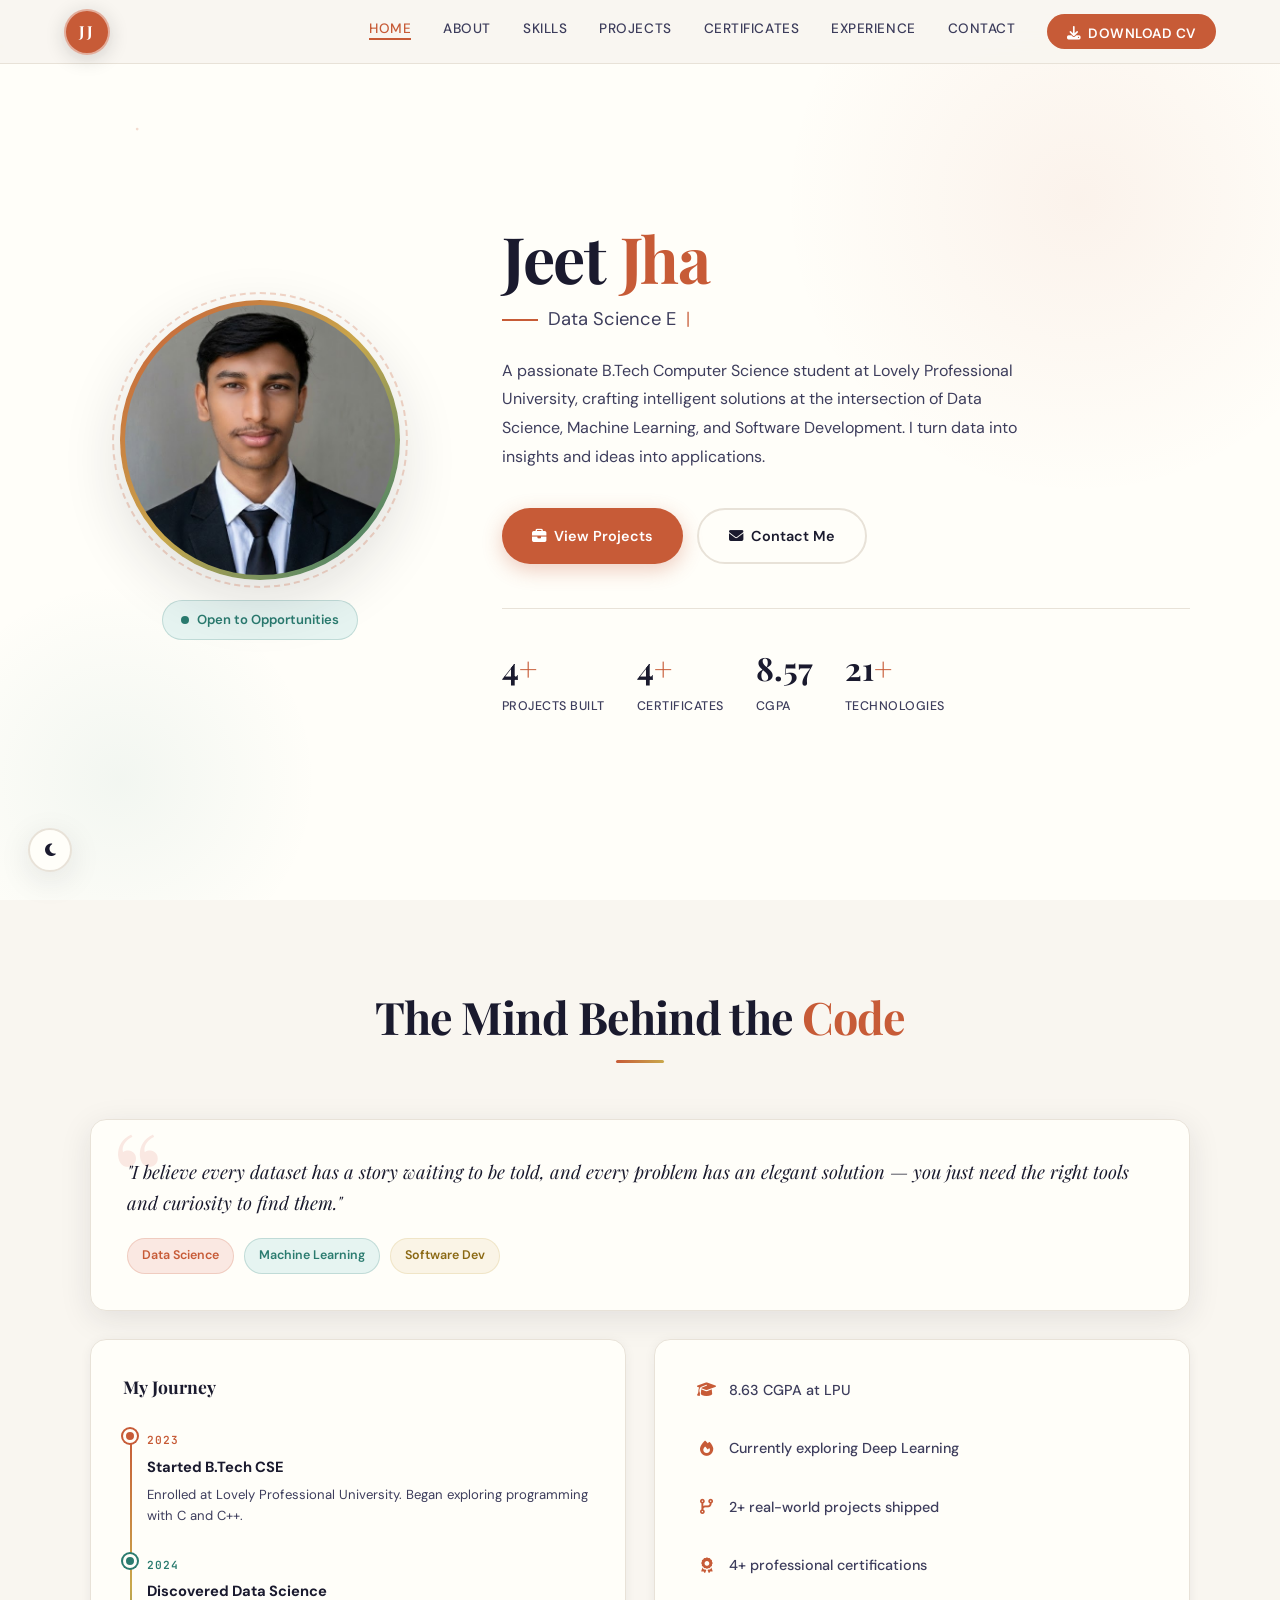
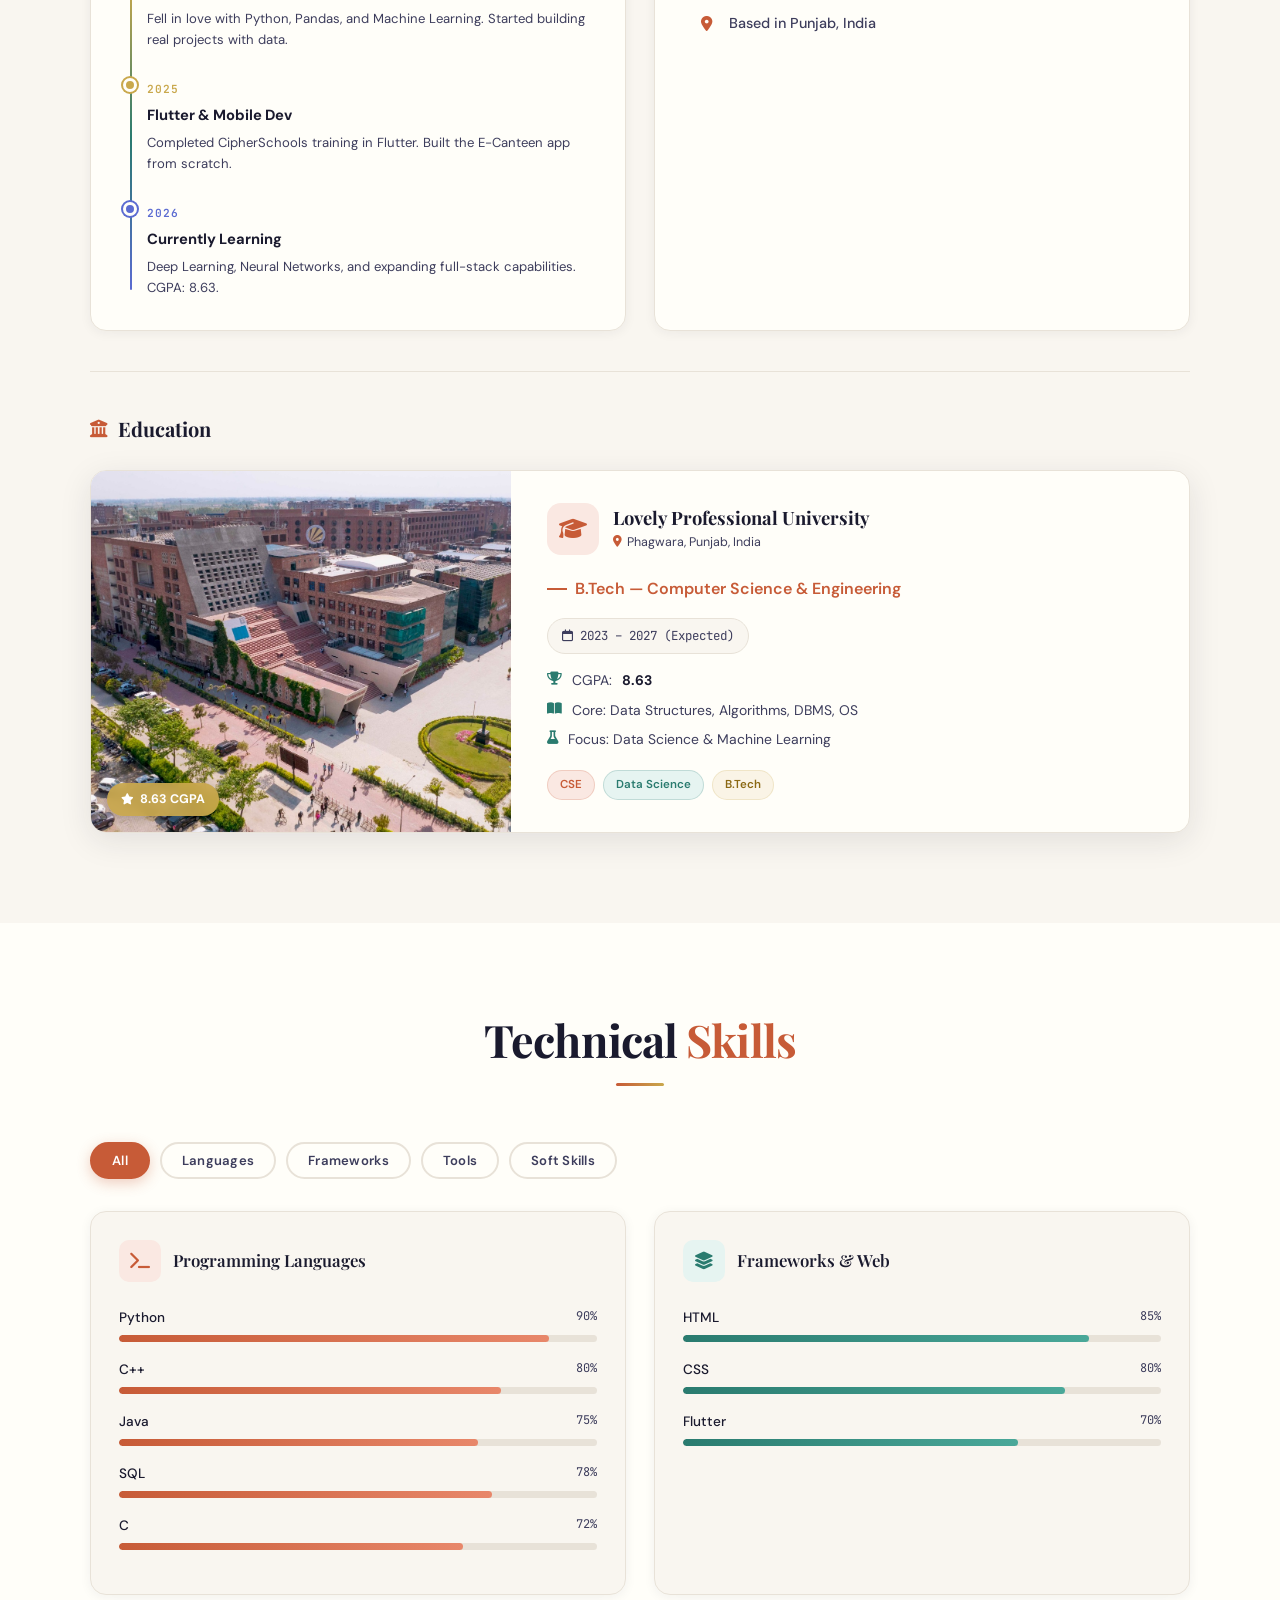
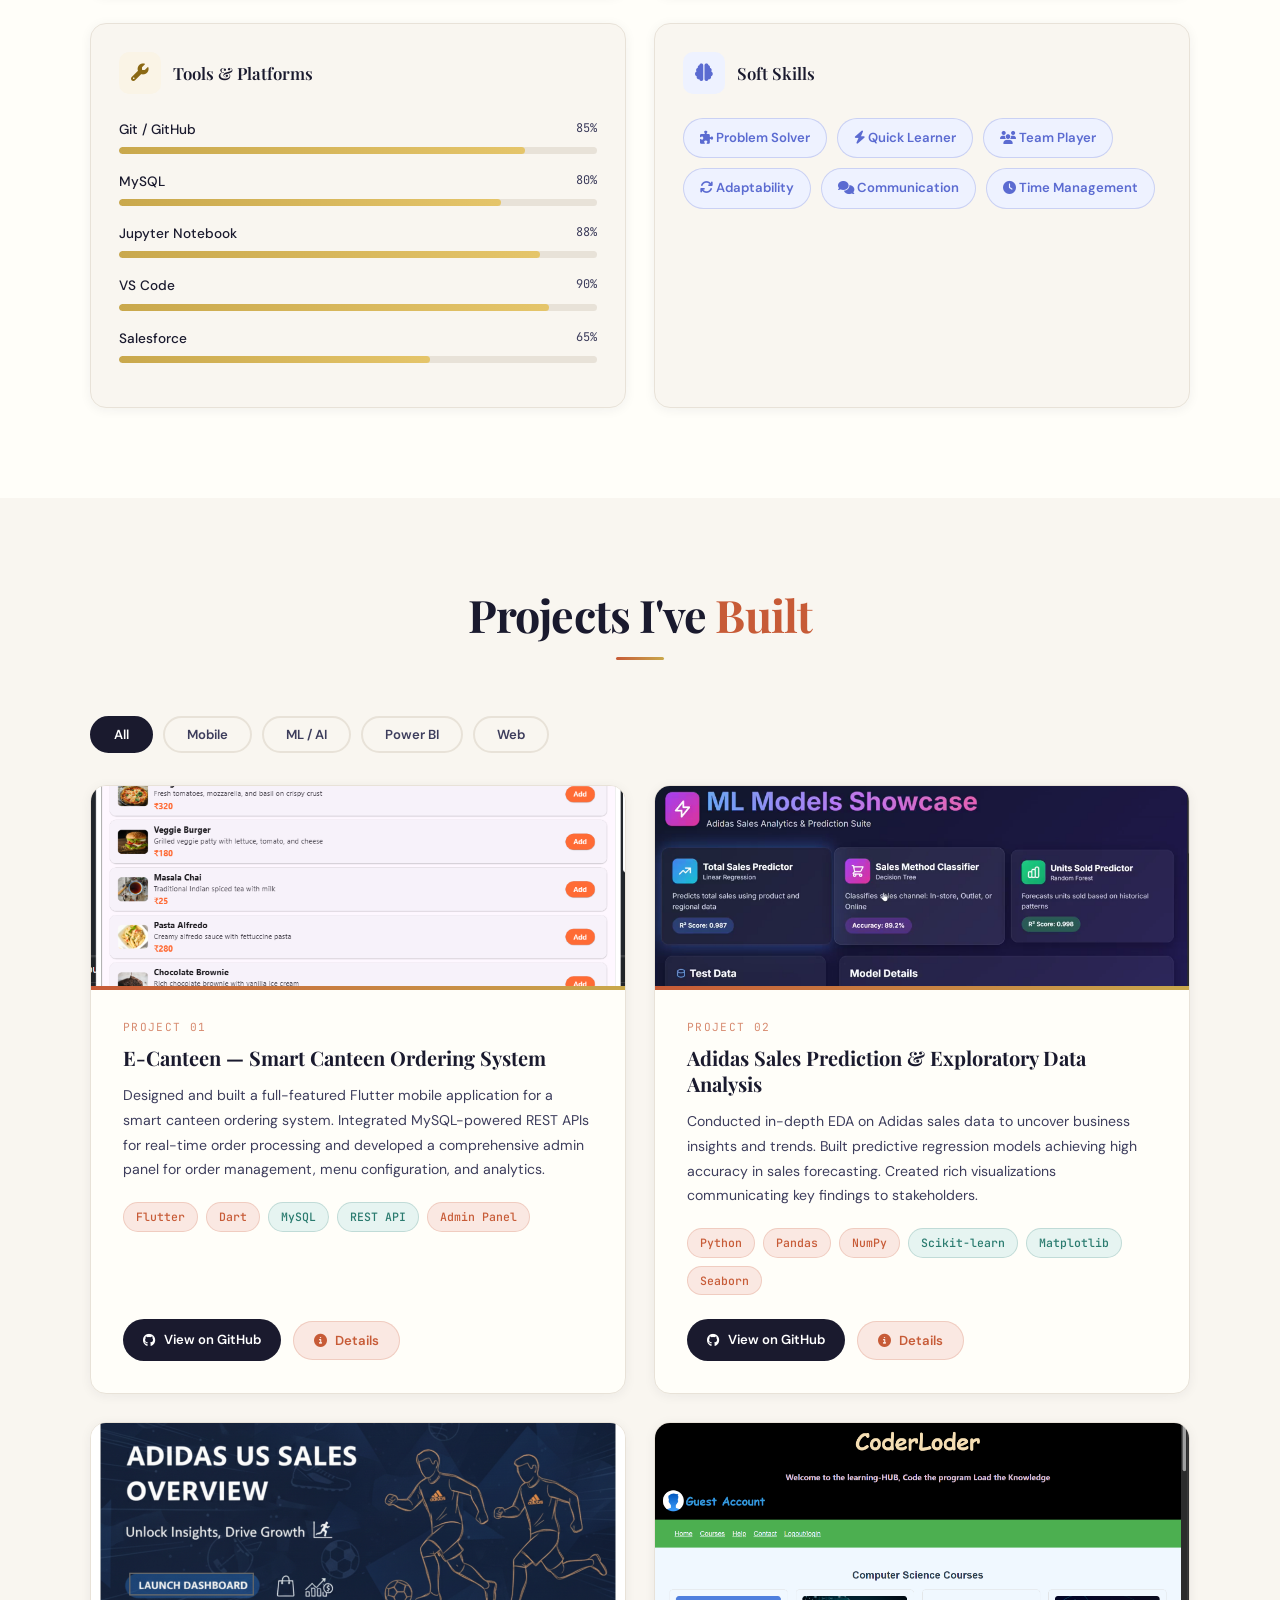
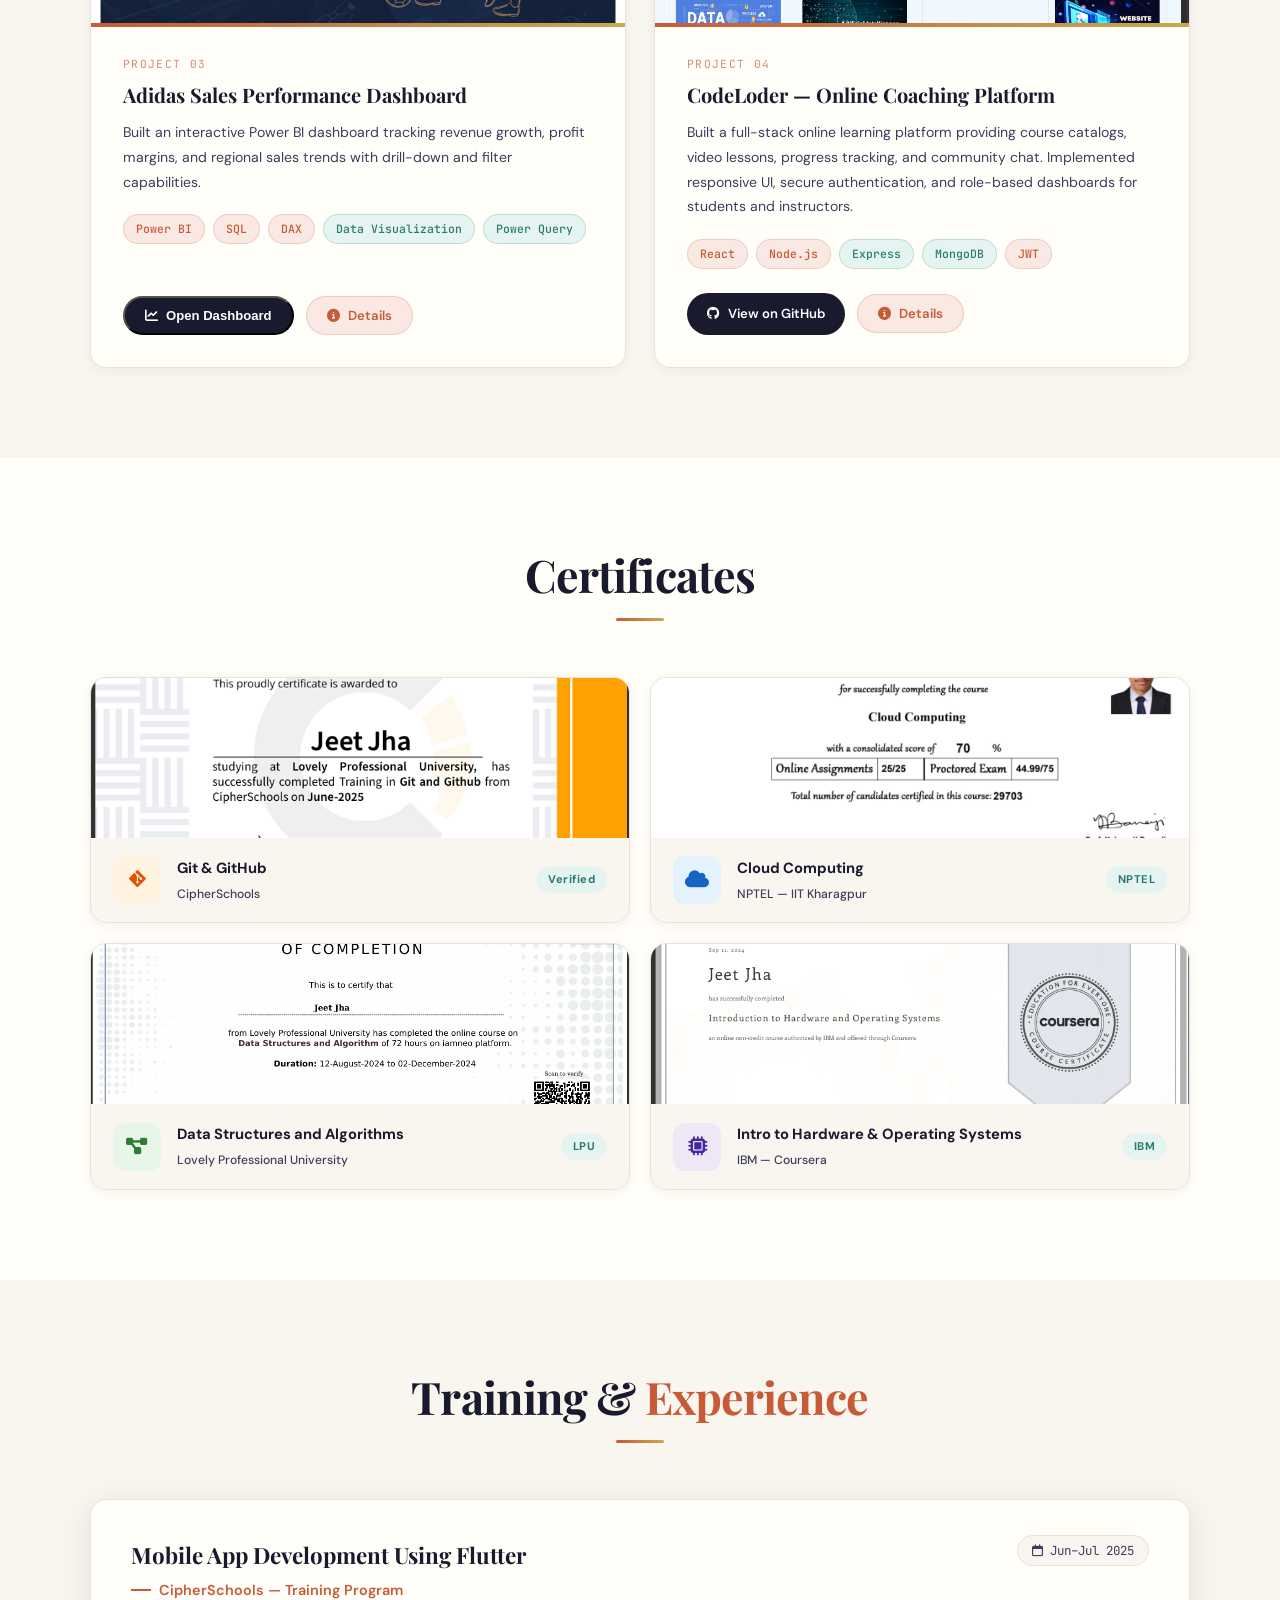
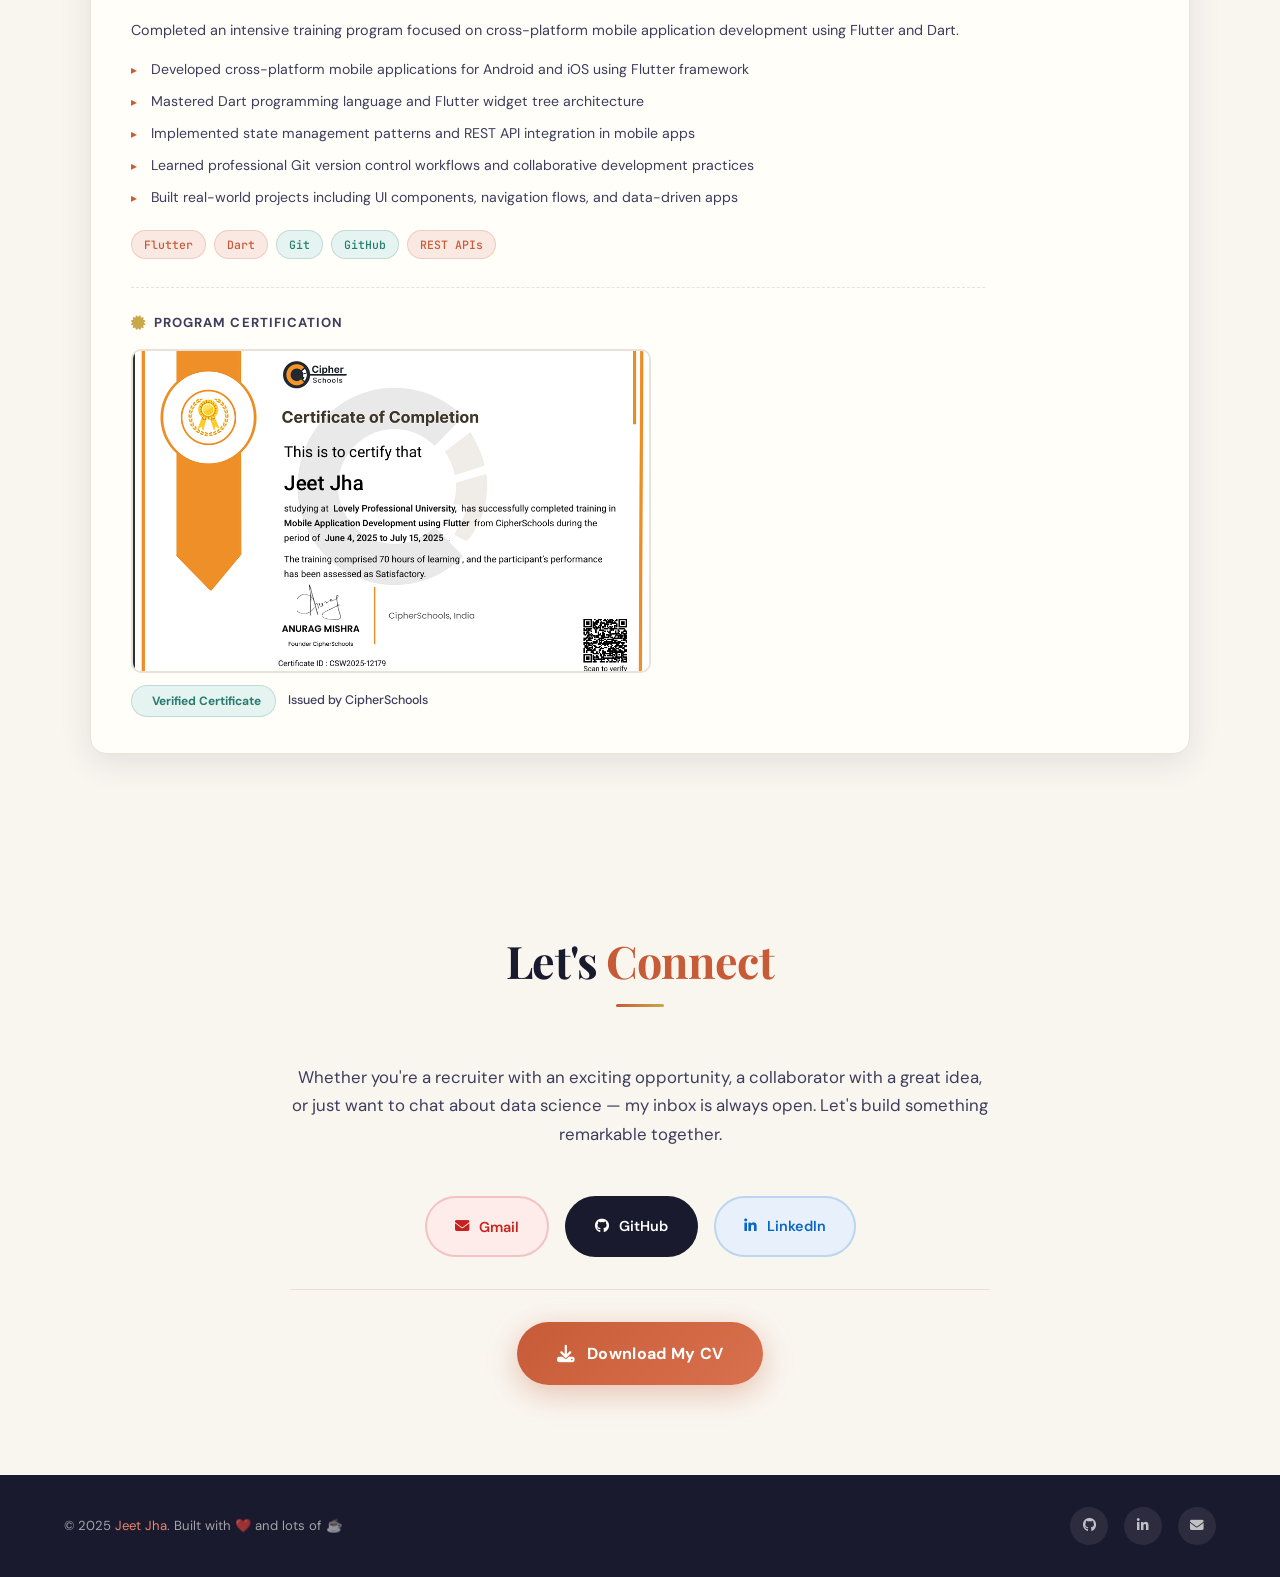
==== commit 5cfa80f9: "updated Cgpa" ====
--- a/index.html
+++ b/index.html
@@ -151,7 +151,7 @@
             <div class="tl-content">
               <span class="tl-year accent">2026</span>
               <h4 class="tl-title">Currently Learning</h4>
-              <p class="tl-desc">Deep Learning, Neural Networks, and expanding full-stack capabilities. CGPA: 8.57.</p>
+              <p class="tl-desc">Deep Learning, Neural Networks, and expanding full-stack capabilities. CGPA: 8.63.</p>
             </div>
           </div>
         </div>
@@ -159,7 +159,7 @@
 
       <!-- Fun Facts -->
       <div class="fun-facts reveal">
-        <div class="fact-item"><i class="fa-solid fa-graduation-cap"></i><span>8.57 CGPA at LPU</span></div>
+        <div class="fact-item"><i class="fa-solid fa-graduation-cap"></i><span>8.63 CGPA at LPU</span></div>
         <div class="fact-item"><i class="fa-solid fa-fire"></i><span>Currently exploring Deep Learning</span></div>
         <div class="fact-item"><i class="fa-solid fa-code-branch"></i><span>2+ real-world projects shipped</span></div>
         <div class="fact-item"><i class="fa-solid fa-award"></i><span>4+ professional certifications</span></div>
@@ -187,7 +187,7 @@
             <span>Add LPU Campus Image<br><code>./images/lpu-campus.jpeg</code></span>
           </div>
           <div class="edu-img-badge">
-            <i class="fa-solid fa-star"></i> 8.57 CGPA
+            <i class="fa-solid fa-star"></i> 8.63 CGPA
           </div>
         </div>
         <!-- University Details -->
@@ -204,7 +204,7 @@
           <div class="edu-degree">B.Tech — Computer Science &amp; Engineering</div>
           <div class="edu-duration"><i class="fa-regular fa-calendar"></i> 2023 – 2027 (Expected)</div>
           <div class="edu-highlights">
-            <div class="edu-highlight"><i class="fa-solid fa-trophy"></i> CGPA: <strong>8.57</strong></div>
+            <div class="edu-highlight"><i class="fa-solid fa-trophy"></i> CGPA: <strong>8.63</strong></div>
             <div class="edu-highlight"><i class="fa-solid fa-book-open"></i> Core: Data Structures, Algorithms, DBMS, OS</div>
             <div class="edu-highlight"><i class="fa-solid fa-flask"></i> Focus: Data Science &amp; Machine Learning</div>
           </div>
@@ -752,7 +752,11 @@
     <div class="contact-inner reveal">
       <p class="contact-subtitle">Whether you're a recruiter with an exciting opportunity, a collaborator with a great idea, or just want to chat about data science — my inbox is always open. Let's build something remarkable together.</p>
       <div class="contact-links">
-        <a href="mailto:jeetjha9023@gmail.com" class="contact-btn gmail" target="_blank"><i class="fa-solid fa-envelope"></i> Gmail</a>
+        <button class="contact-btn gmail" onclick="copyEmail()">
+          <i class="fa-solid fa-envelope"></i>
+          <span id="email-btn-text">Gmail</span>
+          <span class="copy-tooltip" id="copy-tooltip">Copied!</span>
+        </button>
         <a href="https://github.com/Jeetjha-07" class="contact-btn github" target="_blank"><i class="fab fa-github"></i> GitHub</a>
         <a href="https://linkedin.com/in/jeet-jha/" class="contact-btn linkedin" target="_blank"><i class="fab fa-linkedin-in"></i> LinkedIn</a>
       </div>
@@ -766,7 +770,7 @@
 
 <!-- FOOTER -->
 <footer>
-  <div class="footer-copy">&#169; 2026 <span>Jeet Jha</span>. Built with &#10084;&#65039; and lots of &#9749;</div>
+  <div class="footer-copy">&#169; 2025 <span>Jeet Jha</span>. Built with &#10084;&#65039; and lots of &#9749;</div>
   <div class="footer-socials">
     <a href="https://github.com/Jeetjha-07" target="_blank"><i class="fab fa-github"></i></a>
     <a href="https://linkedin.com/in/jeet-jha/" target="_blank"><i class="fab fa-linkedin-in"></i></a>
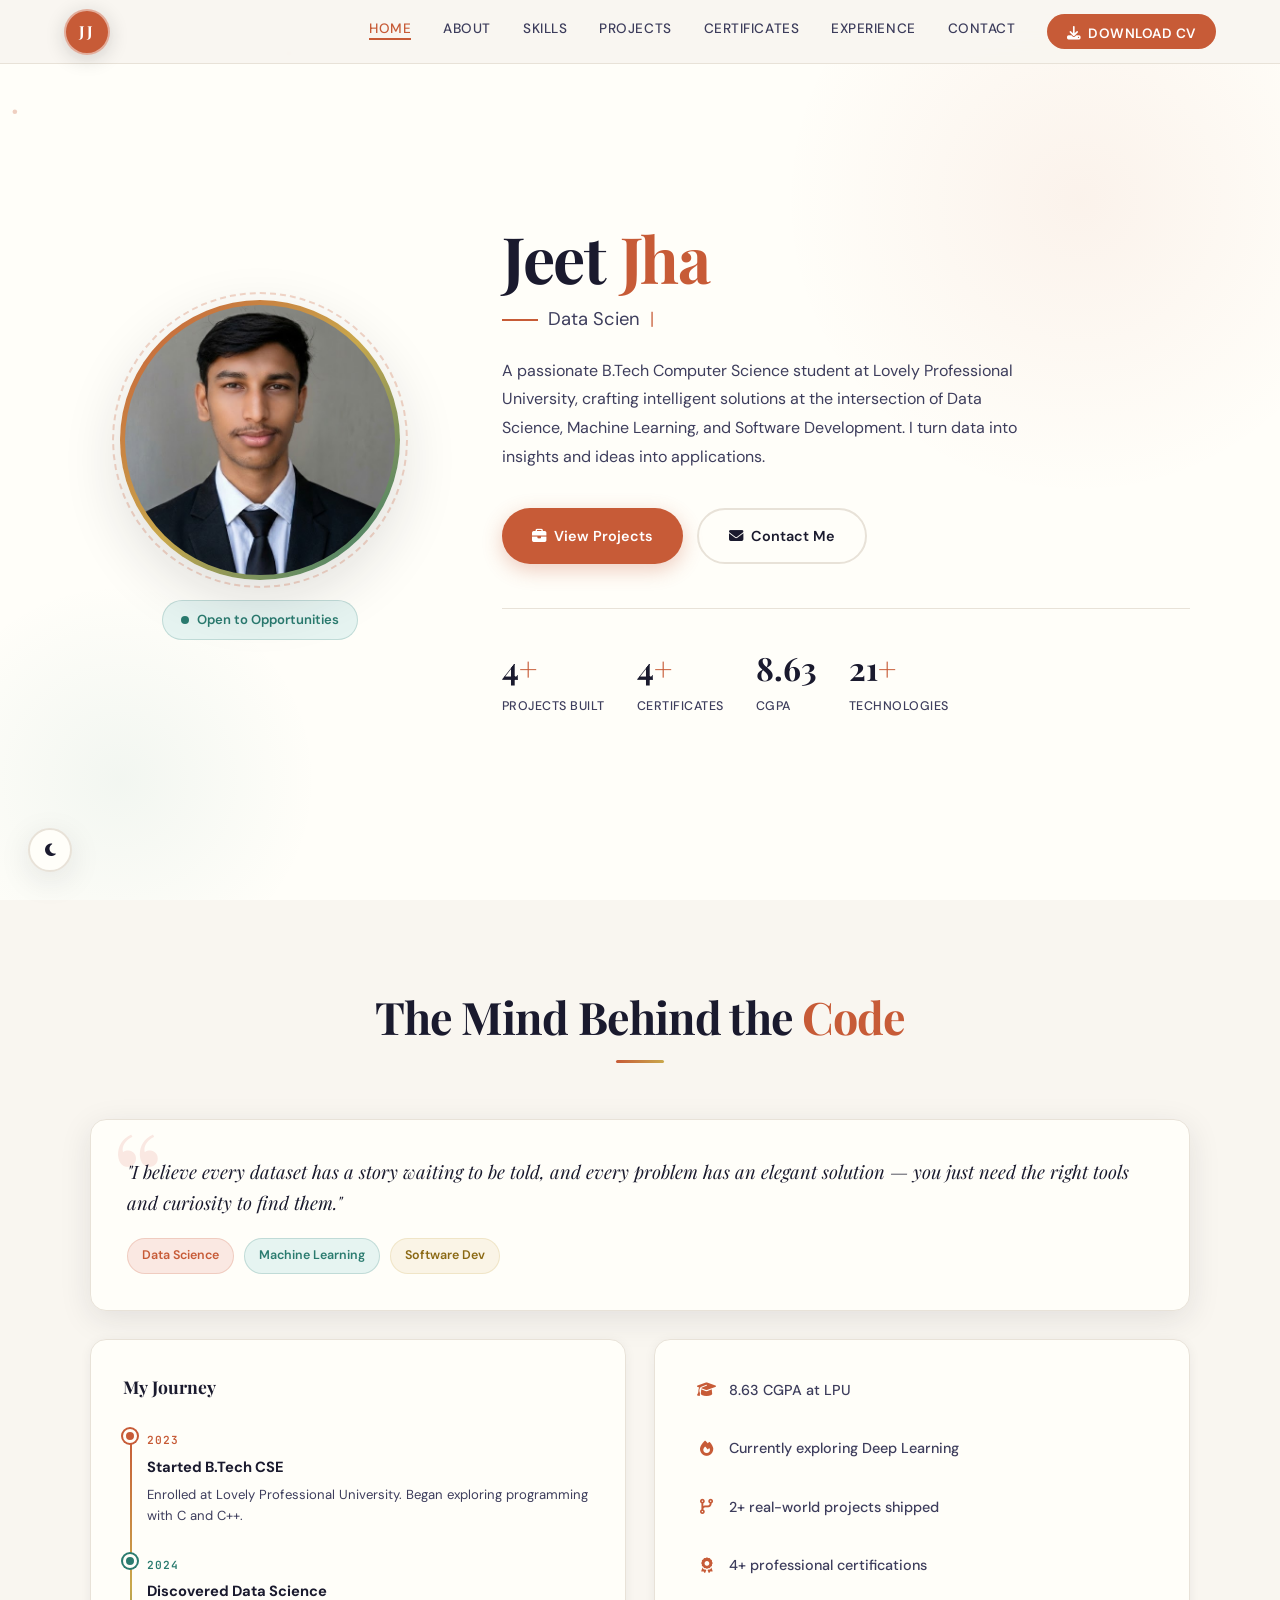
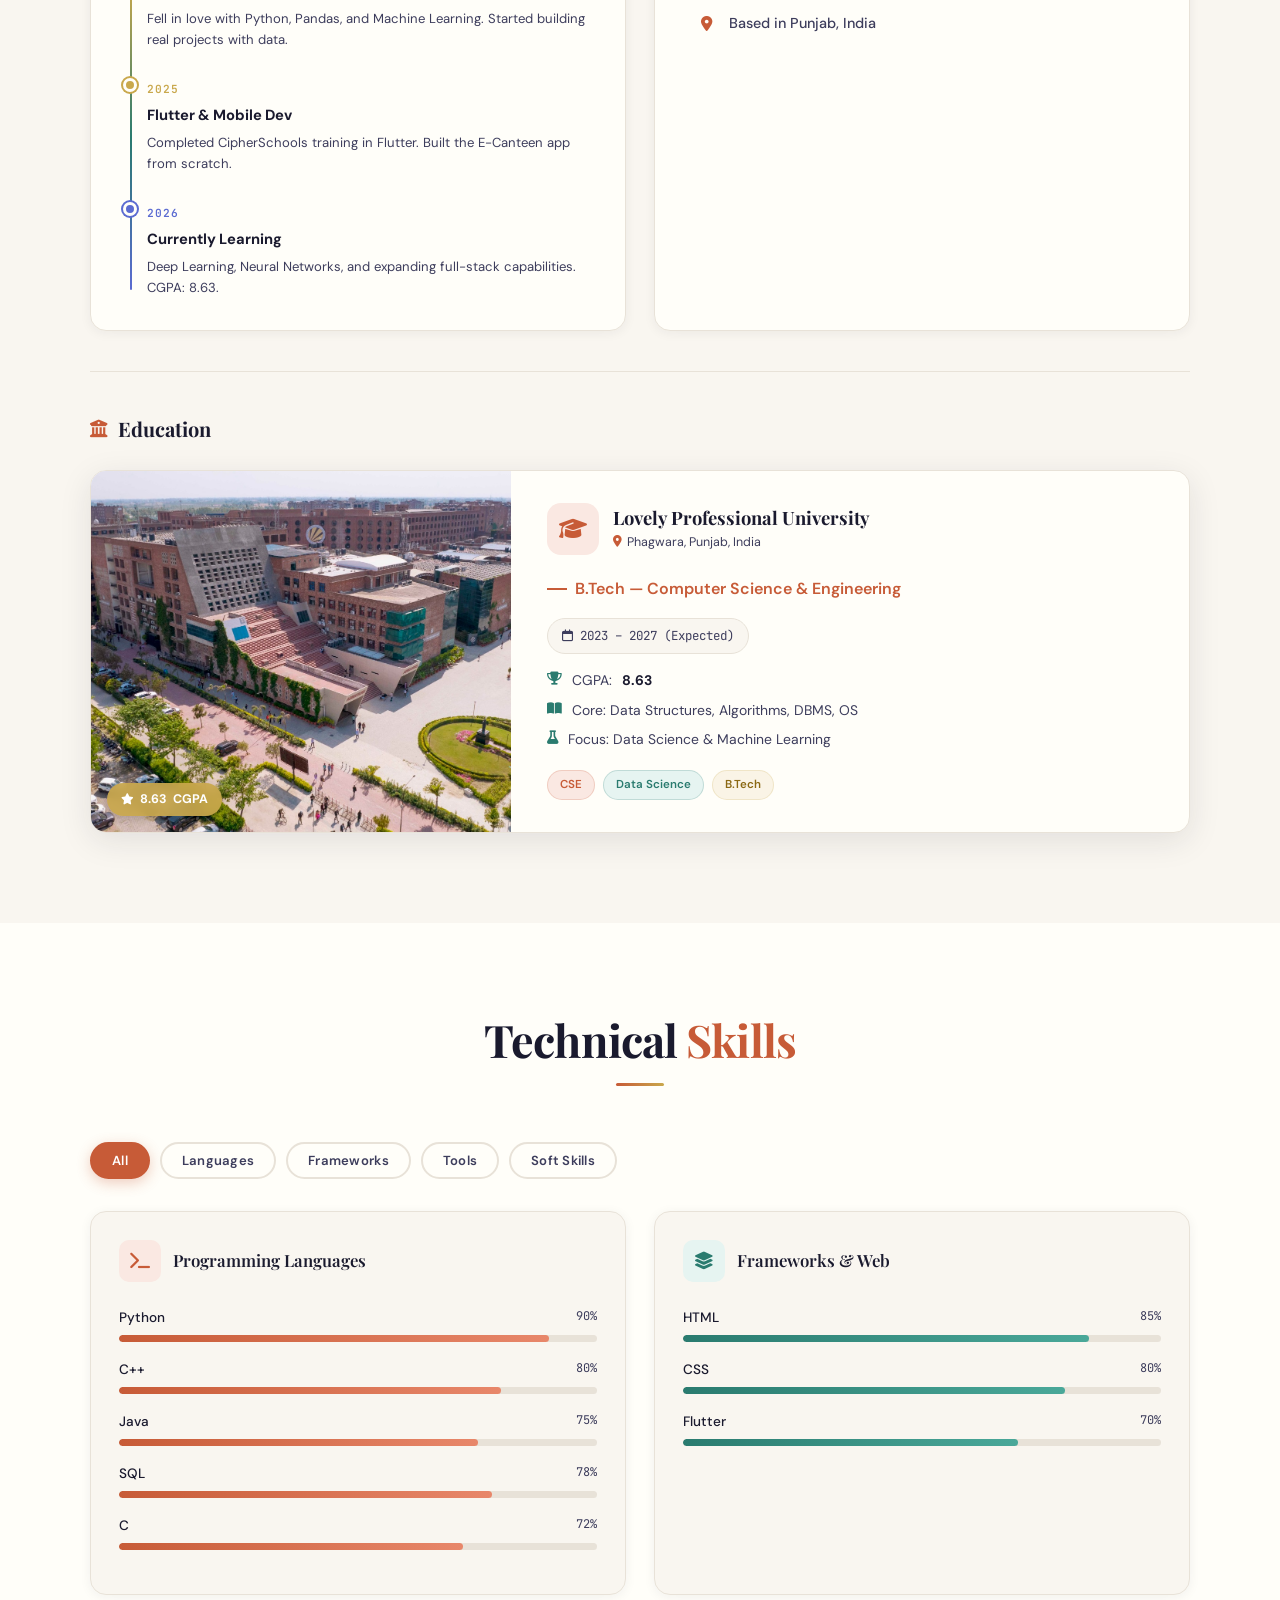
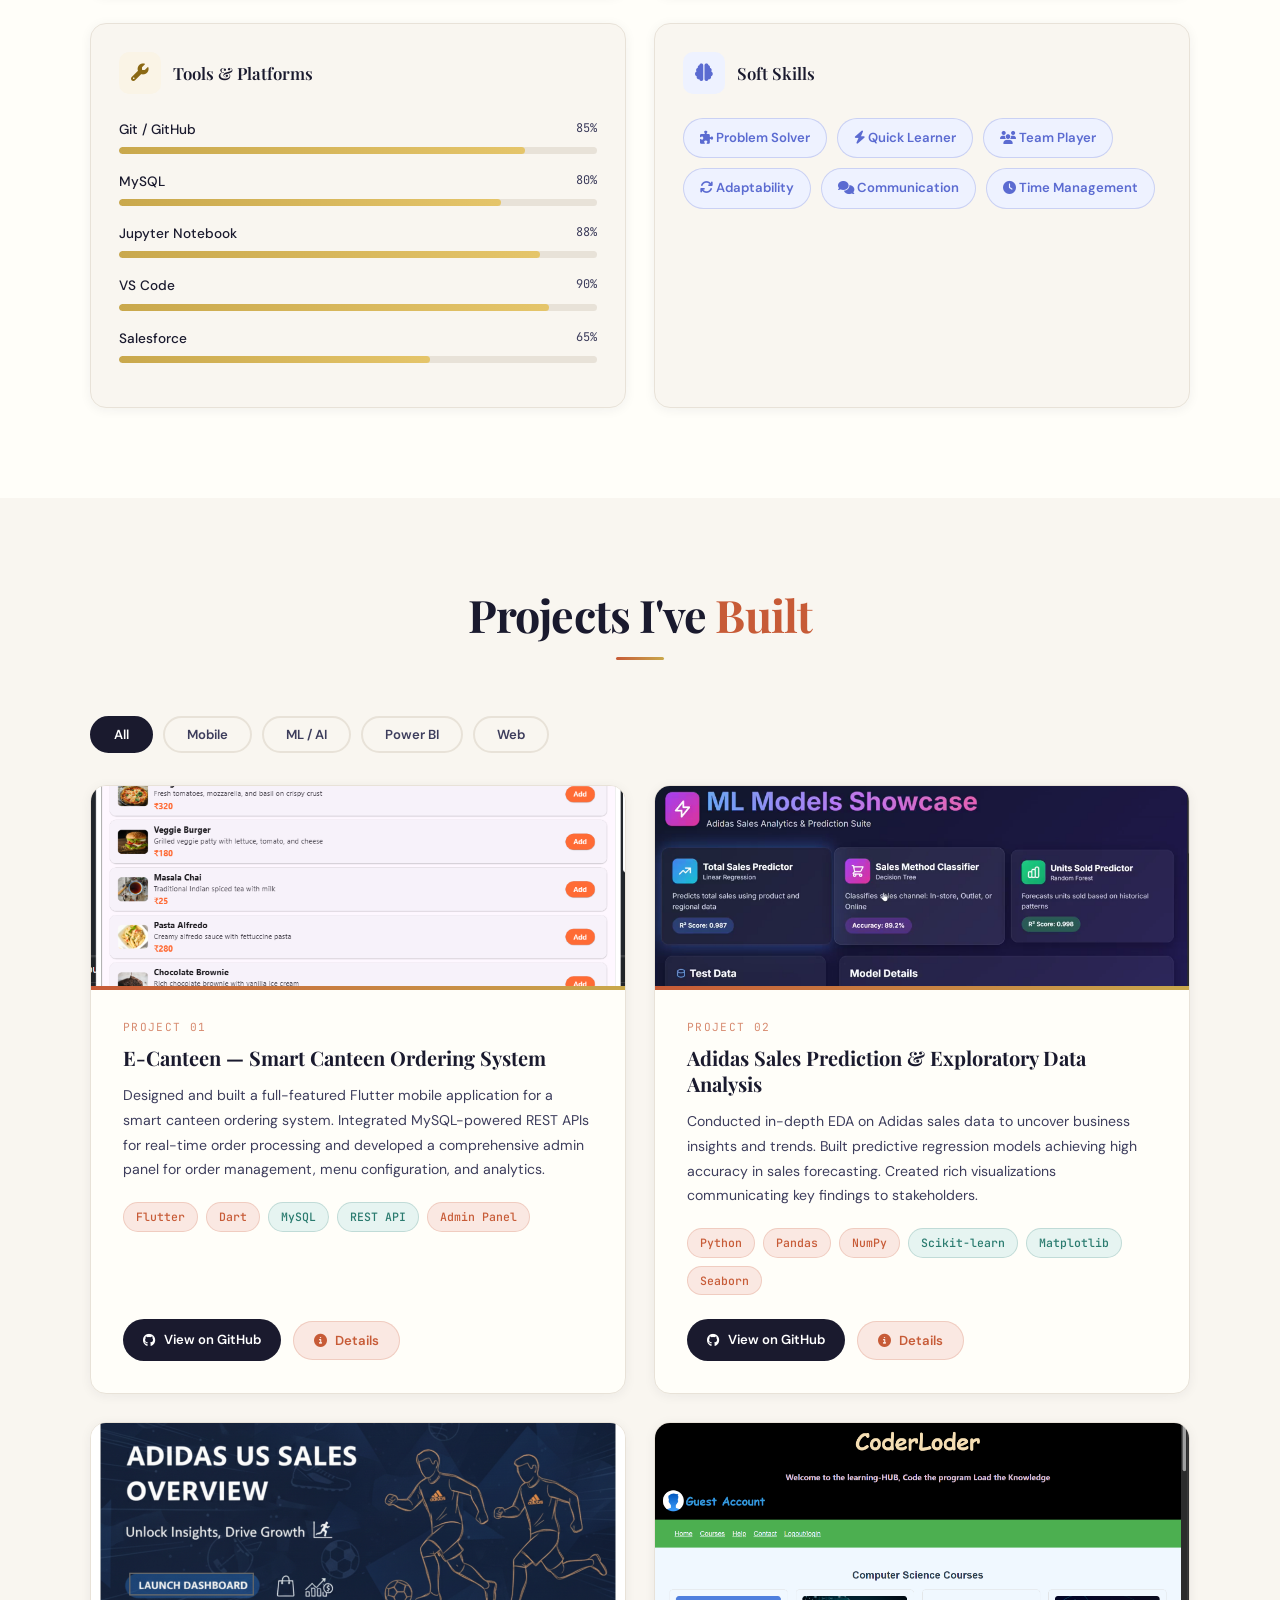
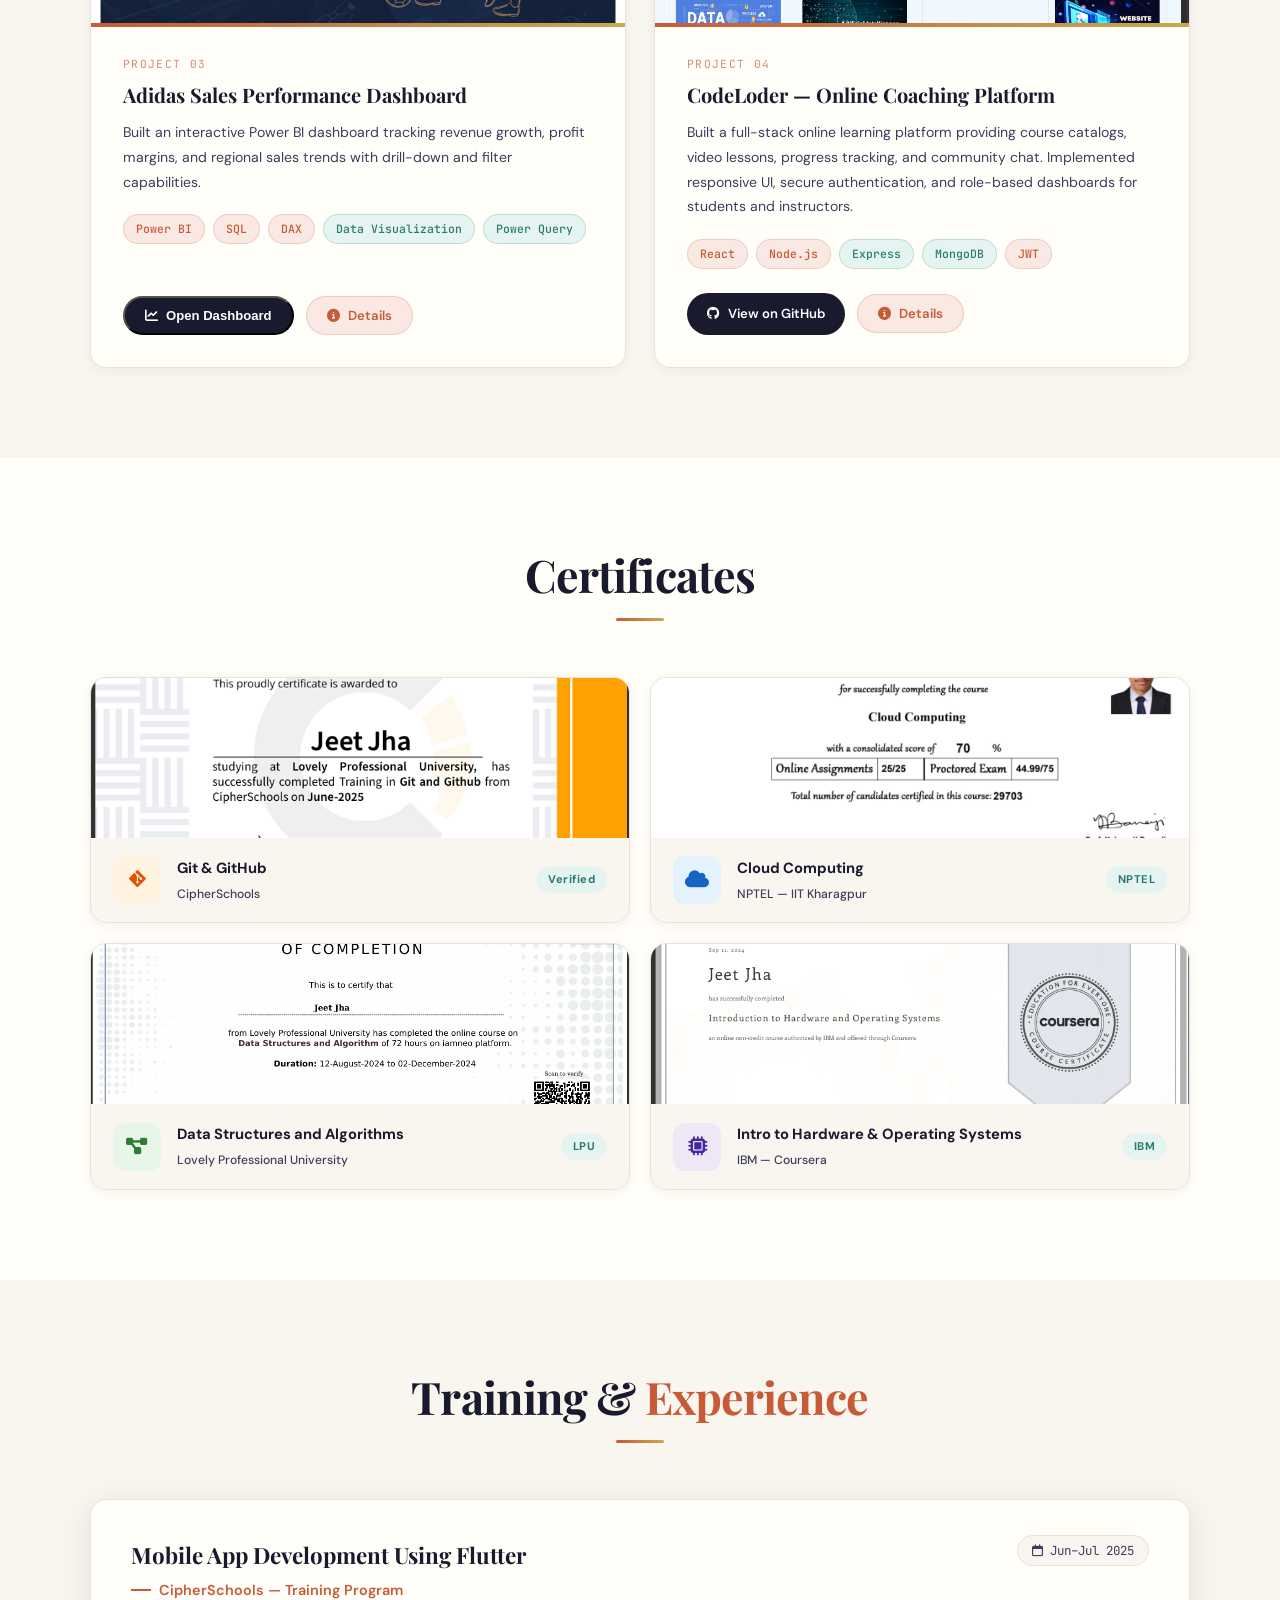
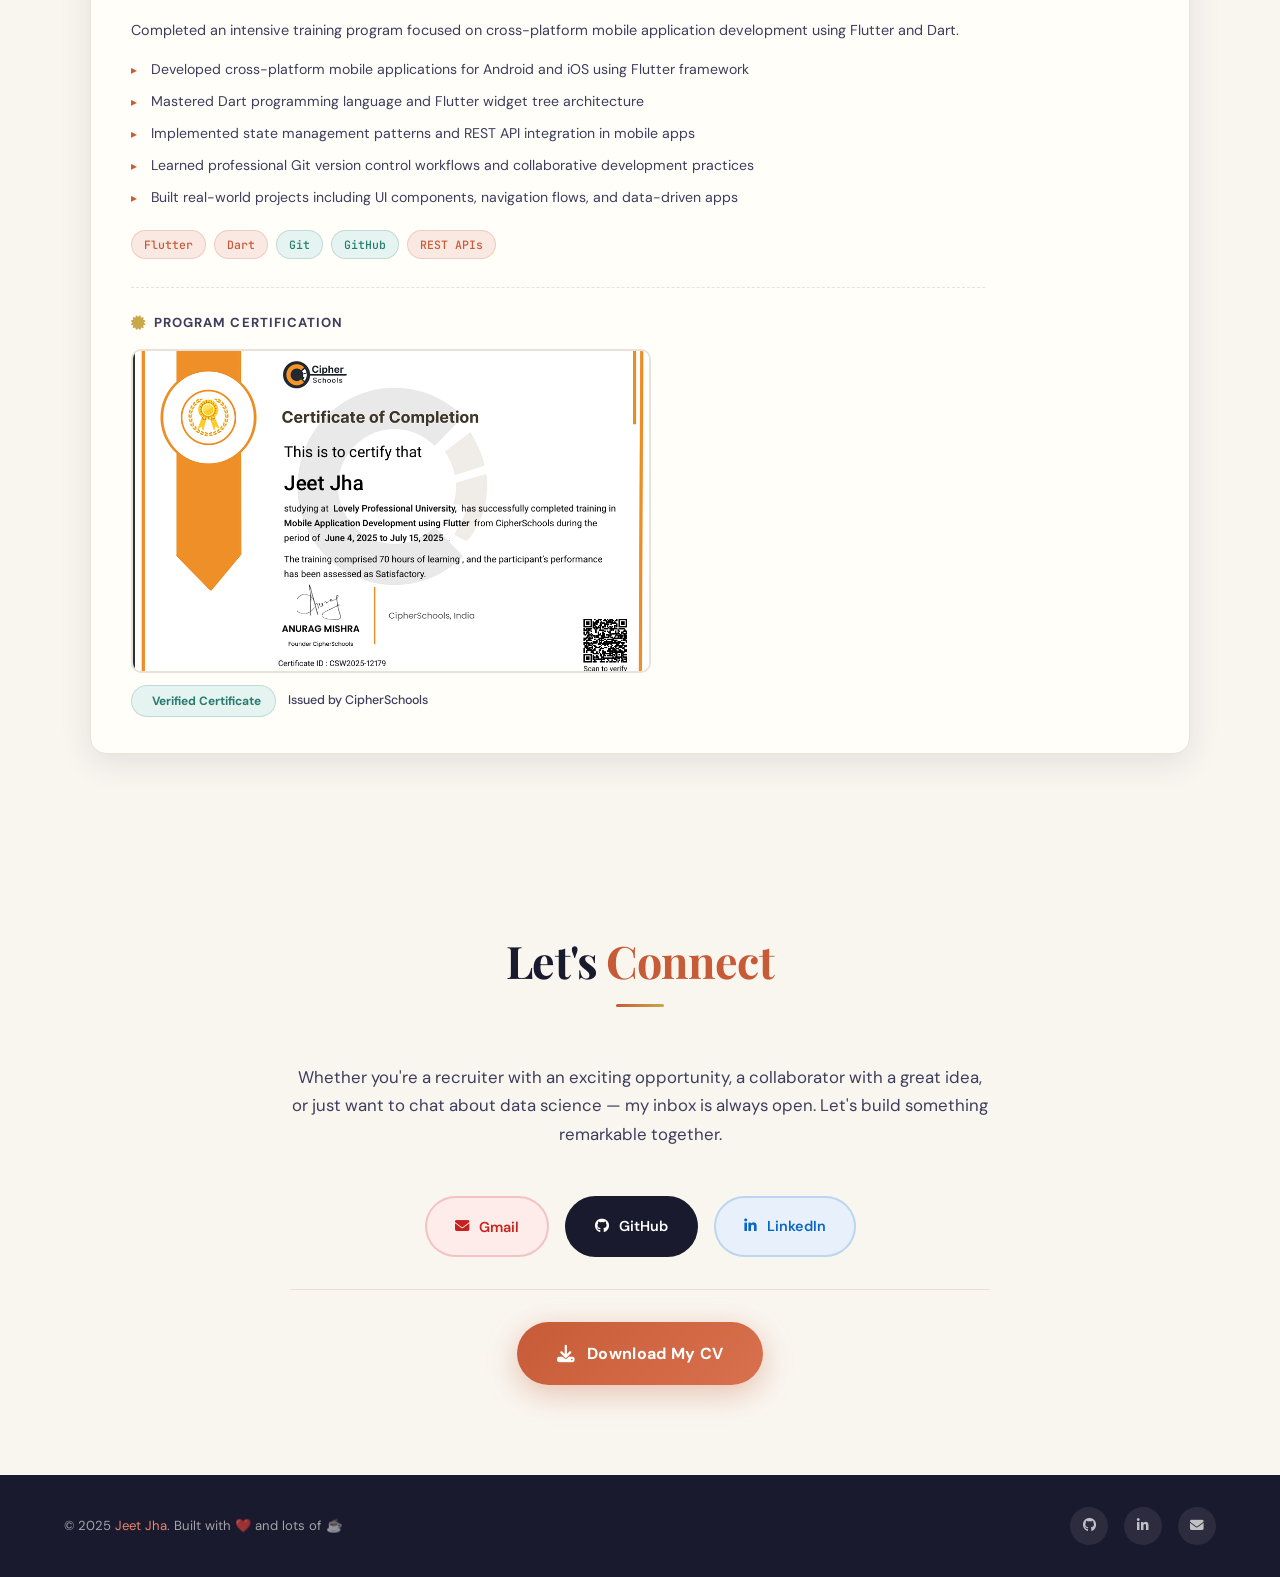
==== commit b08dfef4: "Update CGPAPDF-driven display" ====
--- a/index.html
+++ b/index.html
@@ -84,7 +84,7 @@
           <div class="stat-label">Certificates</div>
         </div>
         <div class="stat">
-          <div class="stat-num" data-target="857" data-decimal="true"><span class="count">0</span></div>
+          <div class="stat-num" data-cgpa-stat="true" data-target="0" data-decimal="true"><span class="count">0</span></div>
           <div class="stat-label">CGPA</div>
         </div>
         <div class="stat">
@@ -151,7 +151,7 @@
             <div class="tl-content">
               <span class="tl-year accent">2026</span>
               <h4 class="tl-title">Currently Learning</h4>
-              <p class="tl-desc">Deep Learning, Neural Networks, and expanding full-stack capabilities. CGPA: 8.63.</p>
+              <p class="tl-desc">Deep Learning, Neural Networks, and expanding full-stack capabilities. CGPA: <span class="cgpa-value"></span>.</p>
             </div>
           </div>
         </div>
@@ -159,7 +159,7 @@
 
       <!-- Fun Facts -->
       <div class="fun-facts reveal">
-        <div class="fact-item"><i class="fa-solid fa-graduation-cap"></i><span>8.63 CGPA at LPU</span></div>
+        <div class="fact-item"><i class="fa-solid fa-graduation-cap"></i><span><span class="cgpa-value"></span> CGPA at LPU</span></div>
         <div class="fact-item"><i class="fa-solid fa-fire"></i><span>Currently exploring Deep Learning</span></div>
         <div class="fact-item"><i class="fa-solid fa-code-branch"></i><span>2+ real-world projects shipped</span></div>
         <div class="fact-item"><i class="fa-solid fa-award"></i><span>4+ professional certifications</span></div>
@@ -187,7 +187,7 @@
             <span>Add LPU Campus Image<br><code>./images/lpu-campus.jpeg</code></span>
           </div>
           <div class="edu-img-badge">
-            <i class="fa-solid fa-star"></i> 8.63 CGPA
+            <i class="fa-solid fa-star"></i> <span class="cgpa-value"></span> CGPA
           </div>
         </div>
         <!-- University Details -->
@@ -204,7 +204,7 @@
           <div class="edu-degree">B.Tech — Computer Science &amp; Engineering</div>
           <div class="edu-duration"><i class="fa-regular fa-calendar"></i> 2023 – 2027 (Expected)</div>
           <div class="edu-highlights">
-            <div class="edu-highlight"><i class="fa-solid fa-trophy"></i> CGPA: <strong>8.63</strong></div>
+            <div class="edu-highlight"><i class="fa-solid fa-trophy"></i> CGPA: <strong class="cgpa-value"></strong></div>
             <div class="edu-highlight"><i class="fa-solid fa-book-open"></i> Core: Data Structures, Algorithms, DBMS, OS</div>
             <div class="edu-highlight"><i class="fa-solid fa-flask"></i> Focus: Data Science &amp; Machine Learning</div>
           </div>
@@ -778,6 +778,7 @@
   </div>
 </footer>
 
-<script src="script.js"></script>
+<script src="./vendor/pdf.min.js?v=2"></script>
+<script src="script.js?v=2"></script>
 </body>
 </html>
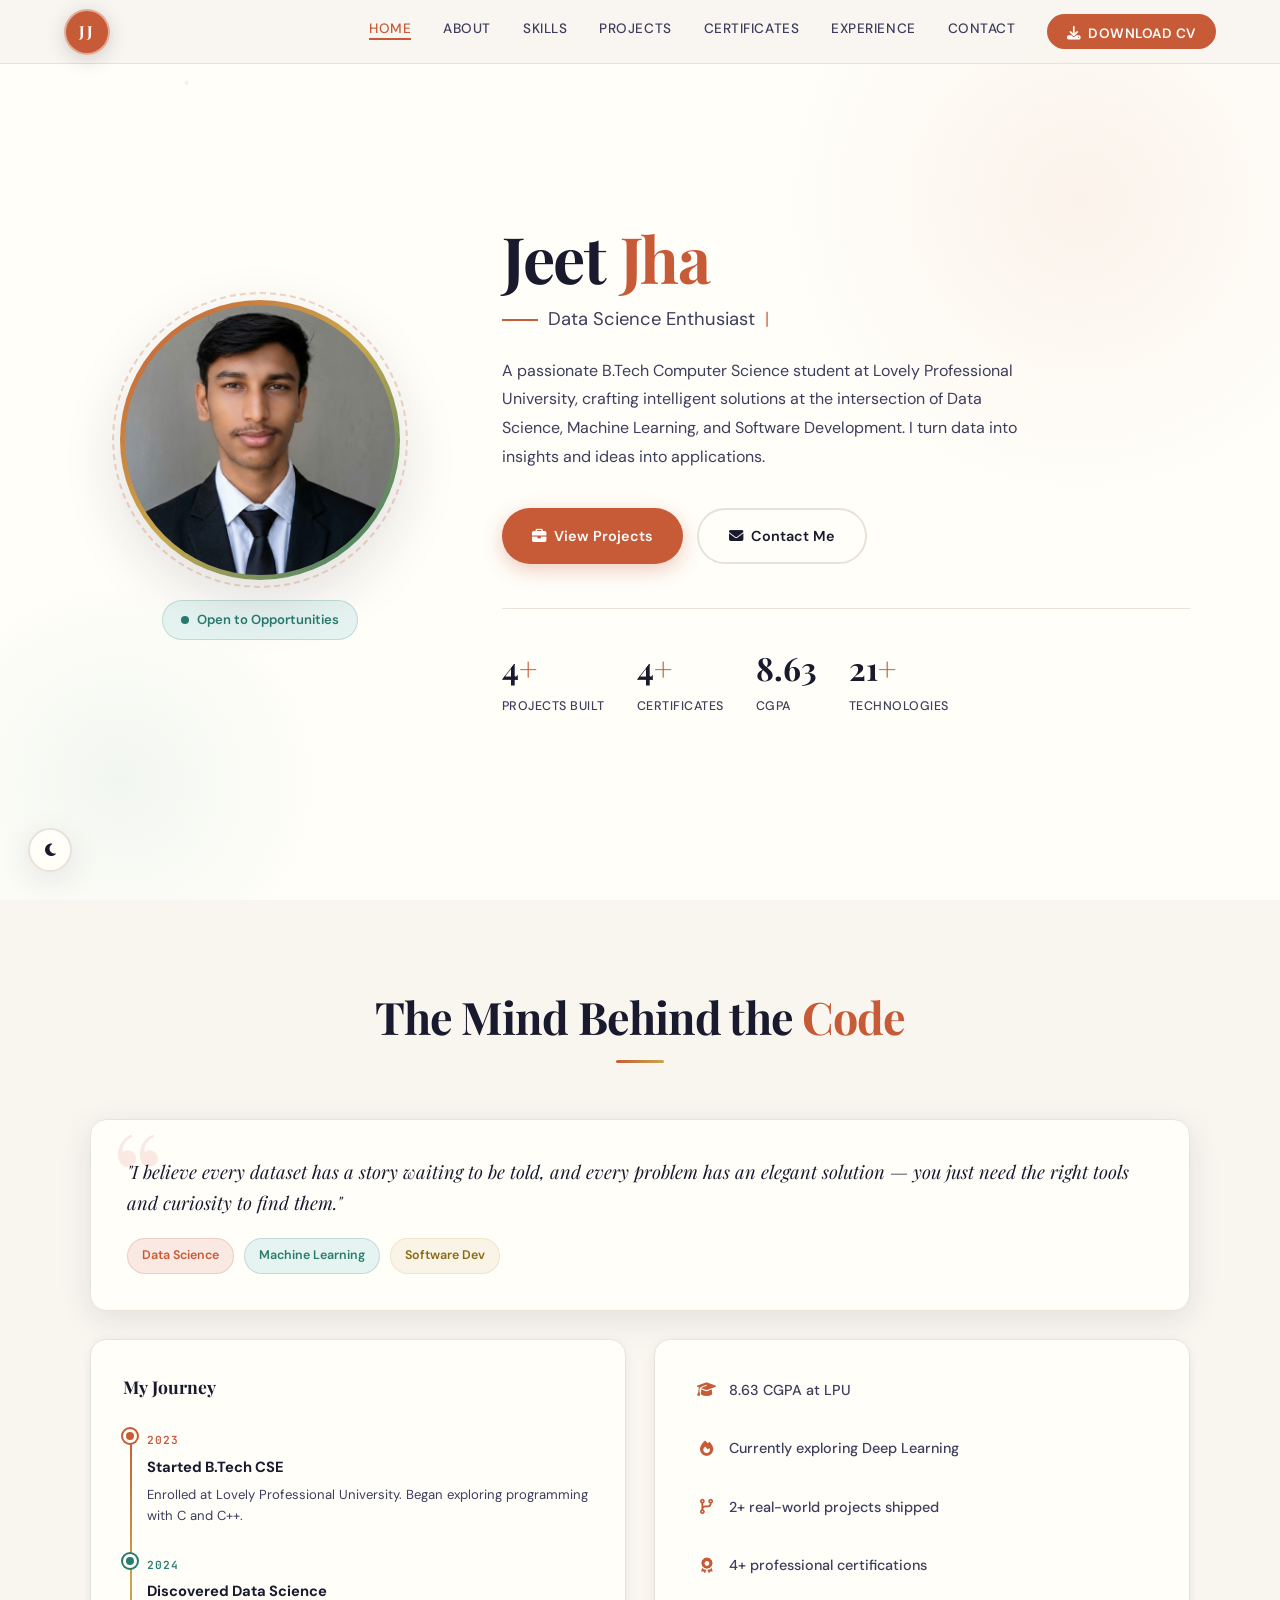
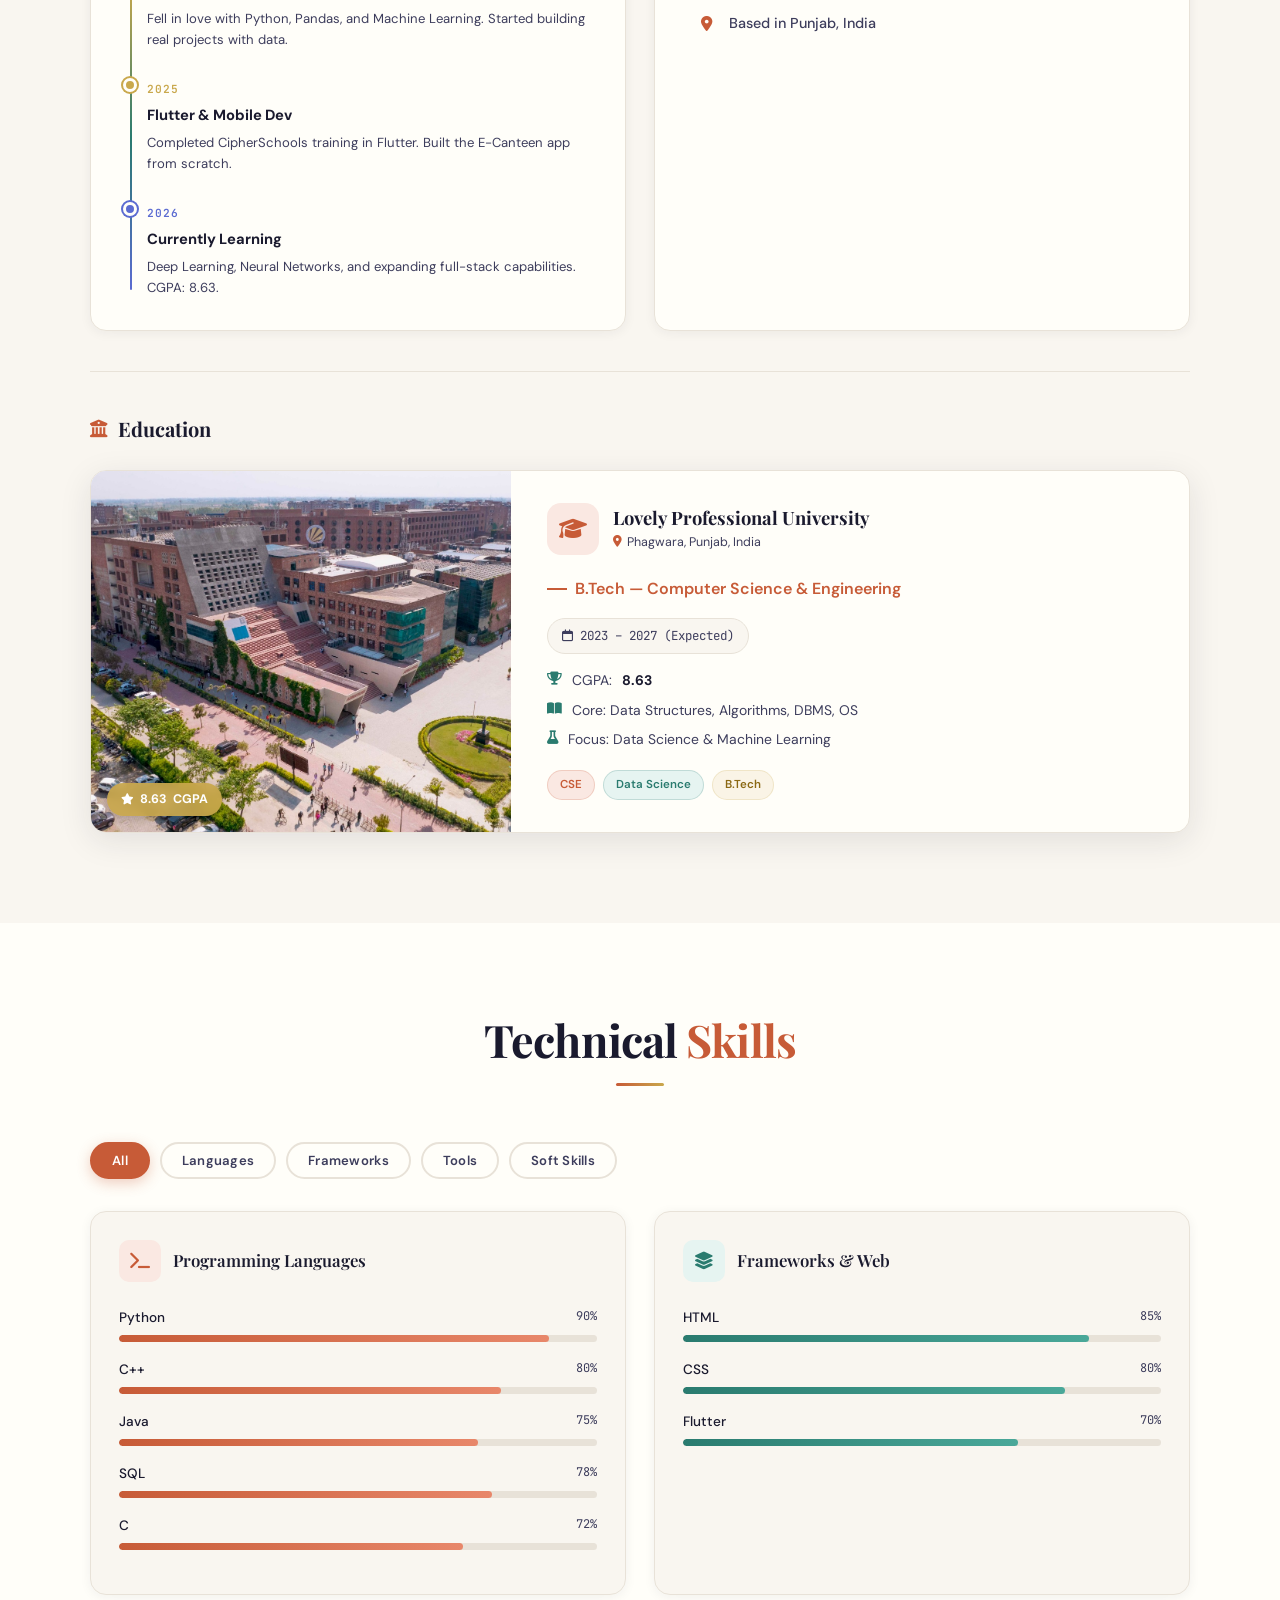
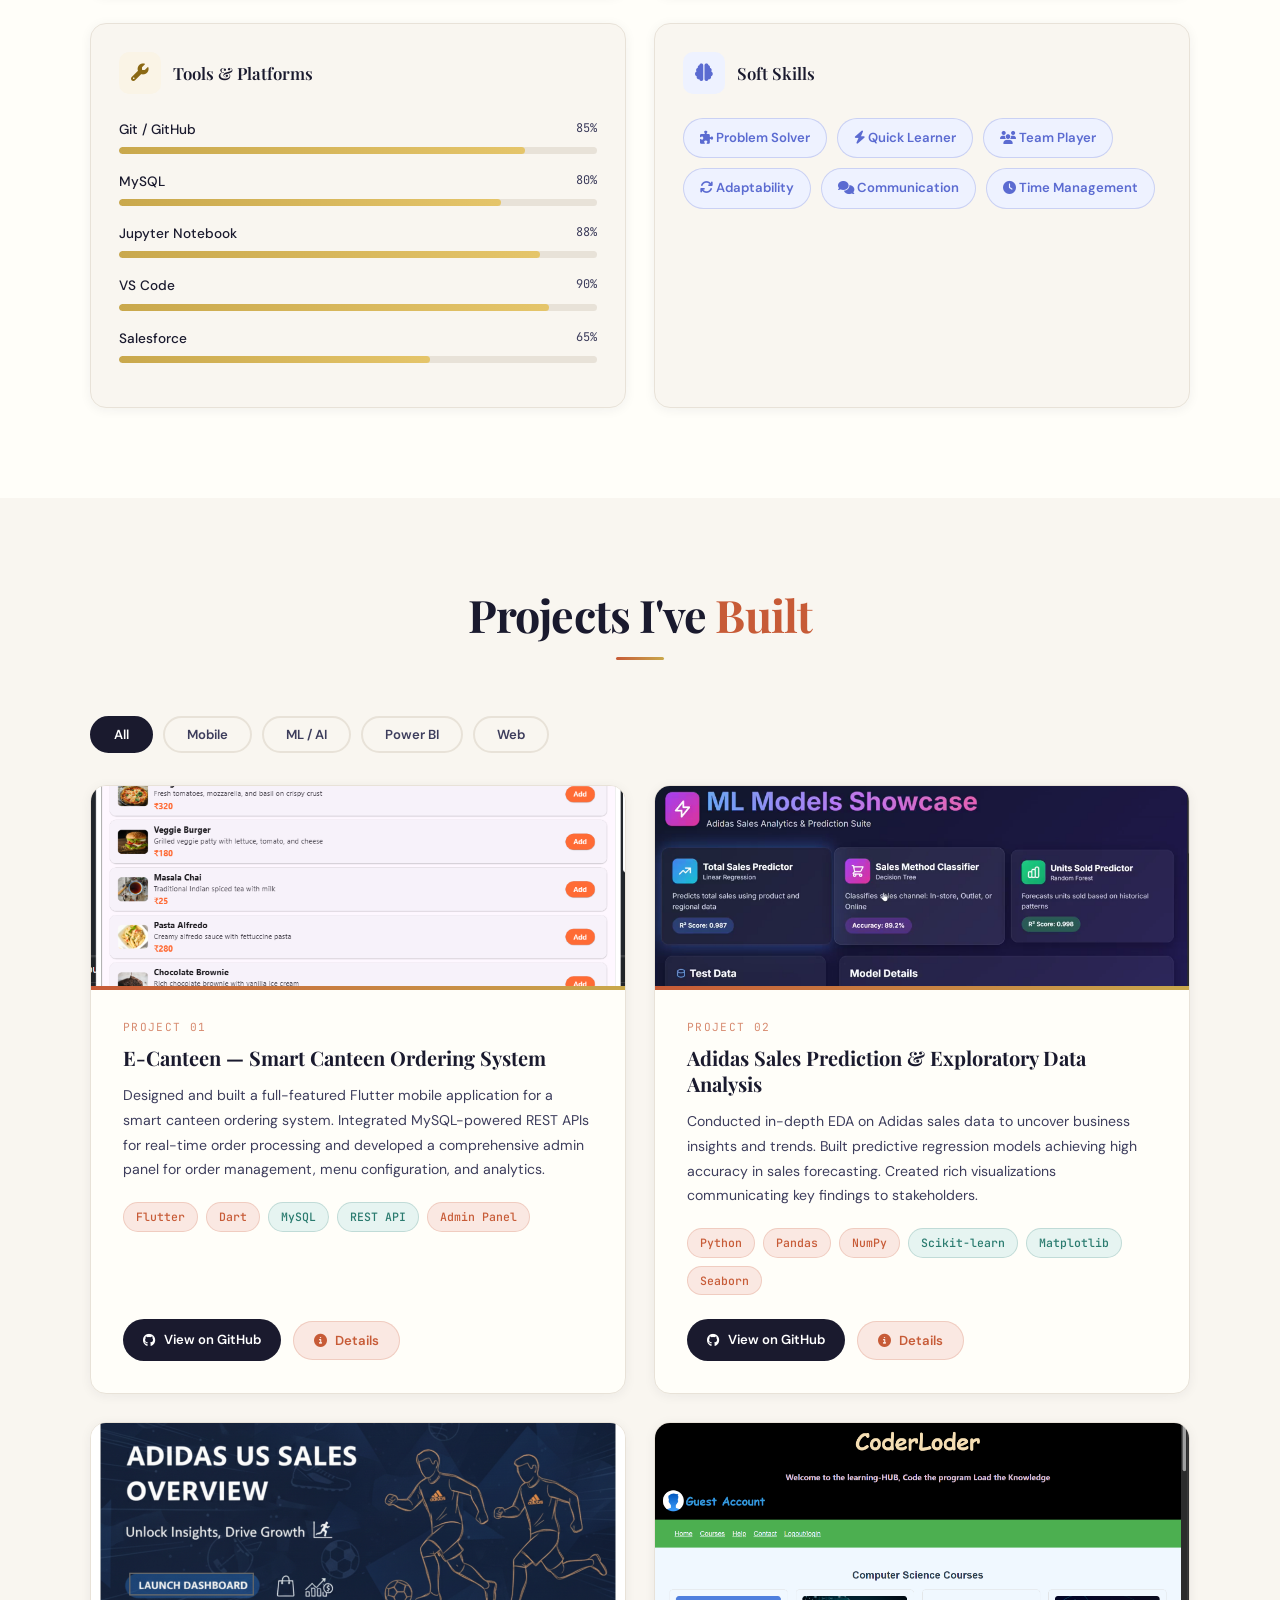
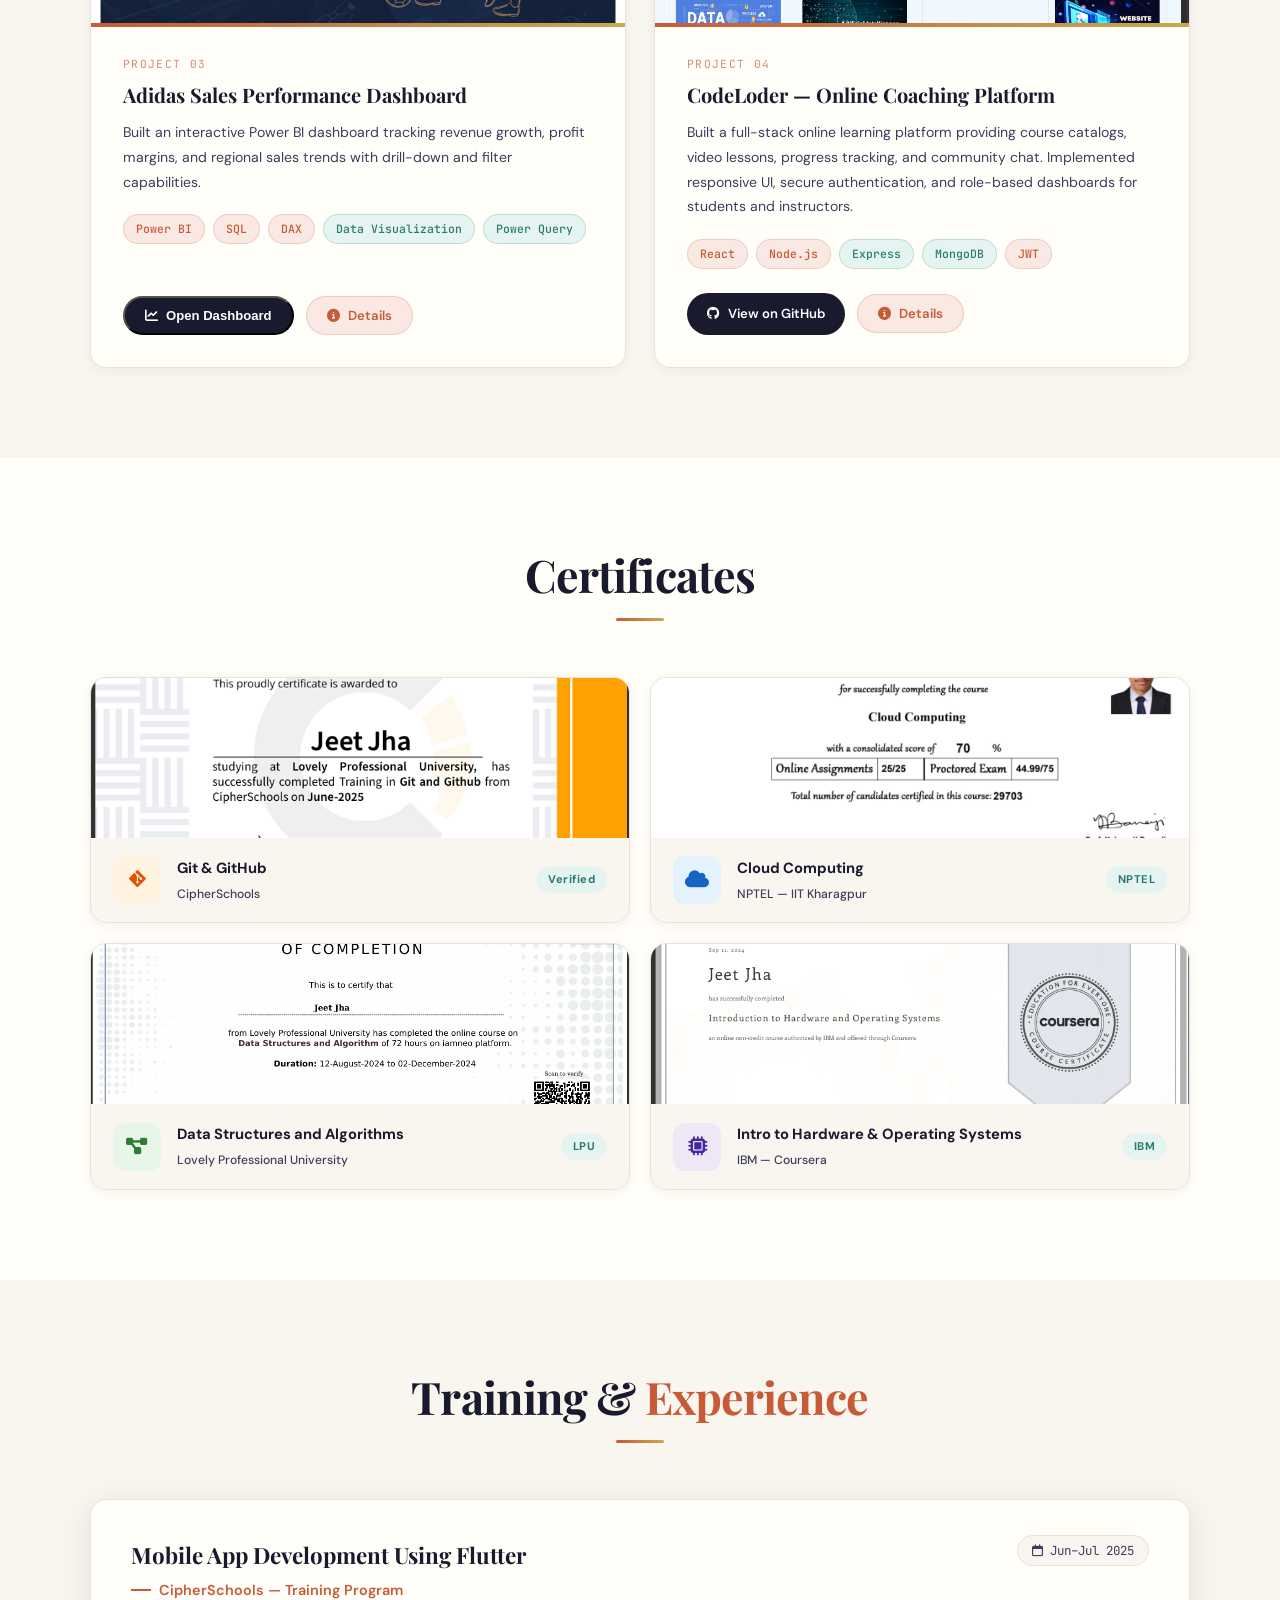
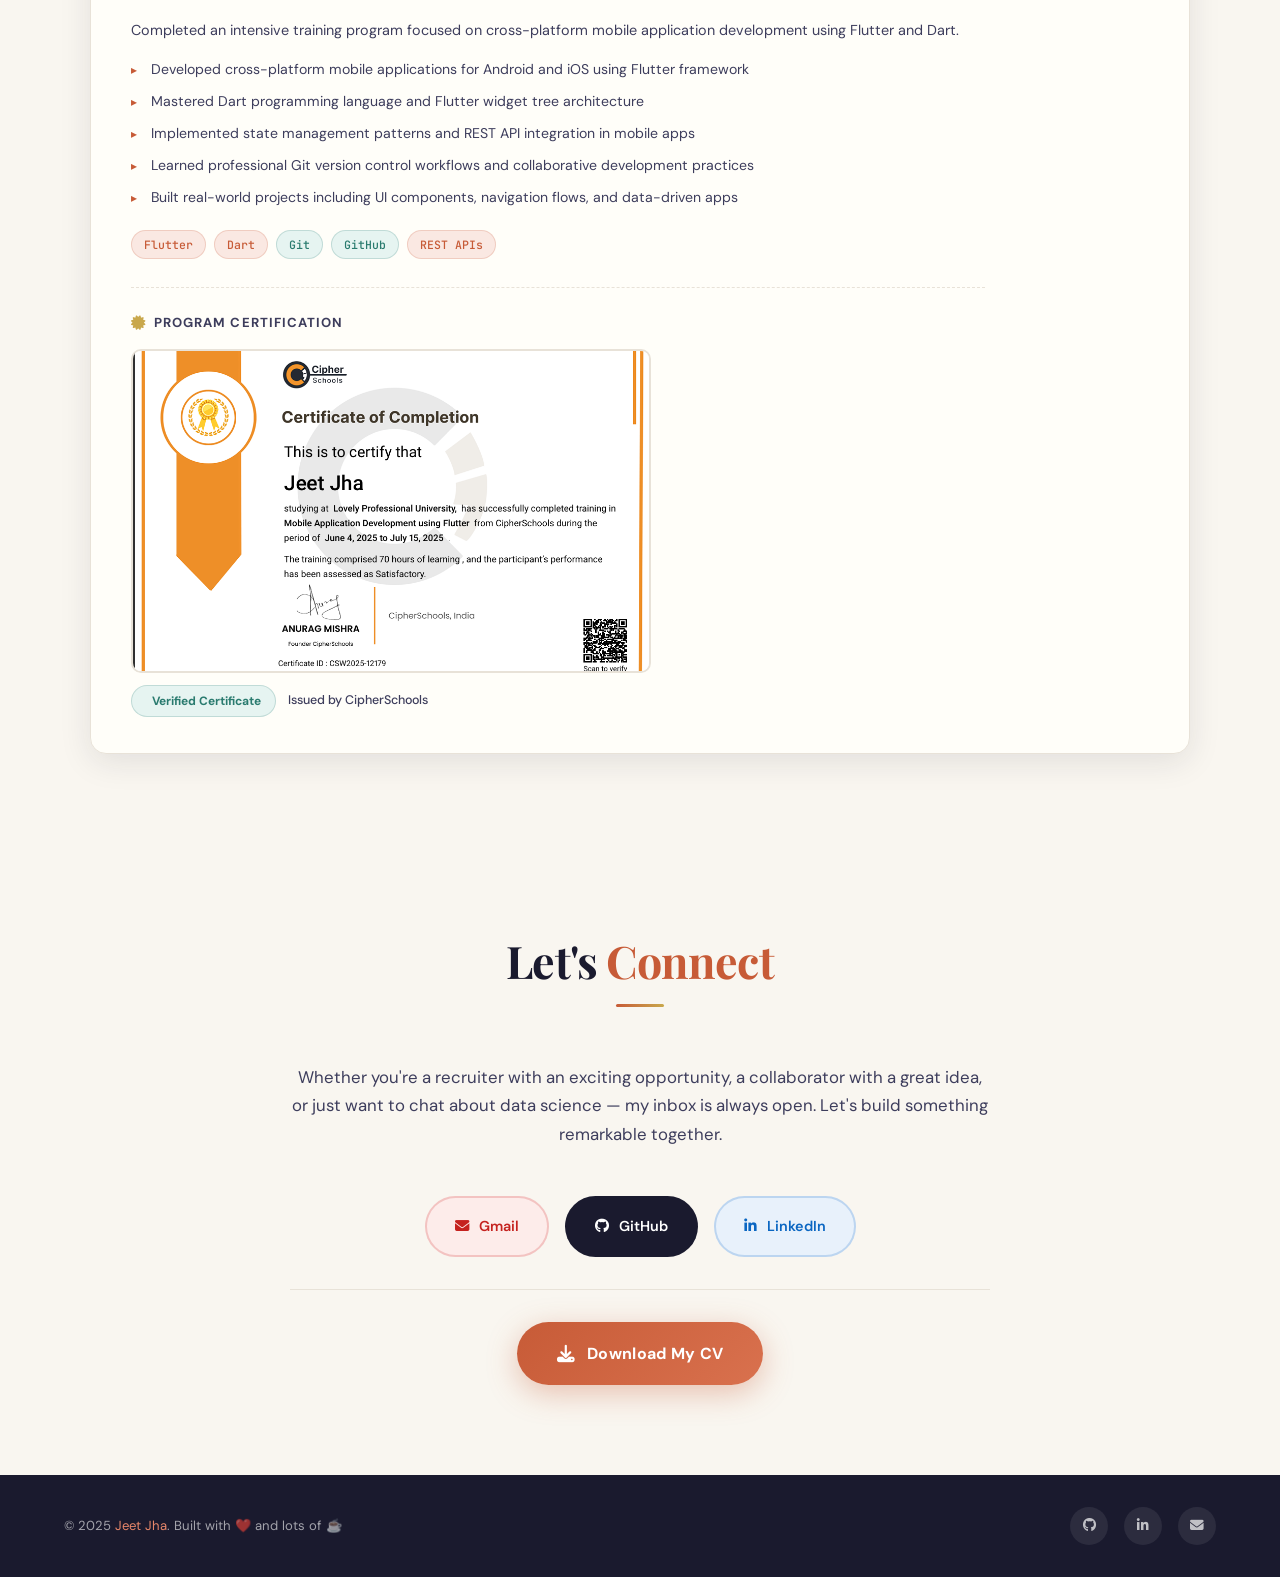
==== commit 52211dfe: "minor bug fix" ====
--- a/index.html
+++ b/index.html
@@ -752,11 +752,10 @@
     <div class="contact-inner reveal">
       <p class="contact-subtitle">Whether you're a recruiter with an exciting opportunity, a collaborator with a great idea, or just want to chat about data science — my inbox is always open. Let's build something remarkable together.</p>
       <div class="contact-links">
-        <button class="contact-btn gmail" onclick="copyEmail()">
+        <a href="mailto:jeetjha9023@gmail.com" class="contact-btn gmail">
           <i class="fa-solid fa-envelope"></i>
-          <span id="email-btn-text">Gmail</span>
-          <span class="copy-tooltip" id="copy-tooltip">Copied!</span>
-        </button>
+          <span>Gmail</span>
+        </a>
         <a href="https://github.com/Jeetjha-07" class="contact-btn github" target="_blank"><i class="fab fa-github"></i> GitHub</a>
         <a href="https://linkedin.com/in/jeet-jha/" class="contact-btn linkedin" target="_blank"><i class="fab fa-linkedin-in"></i> LinkedIn</a>
       </div>
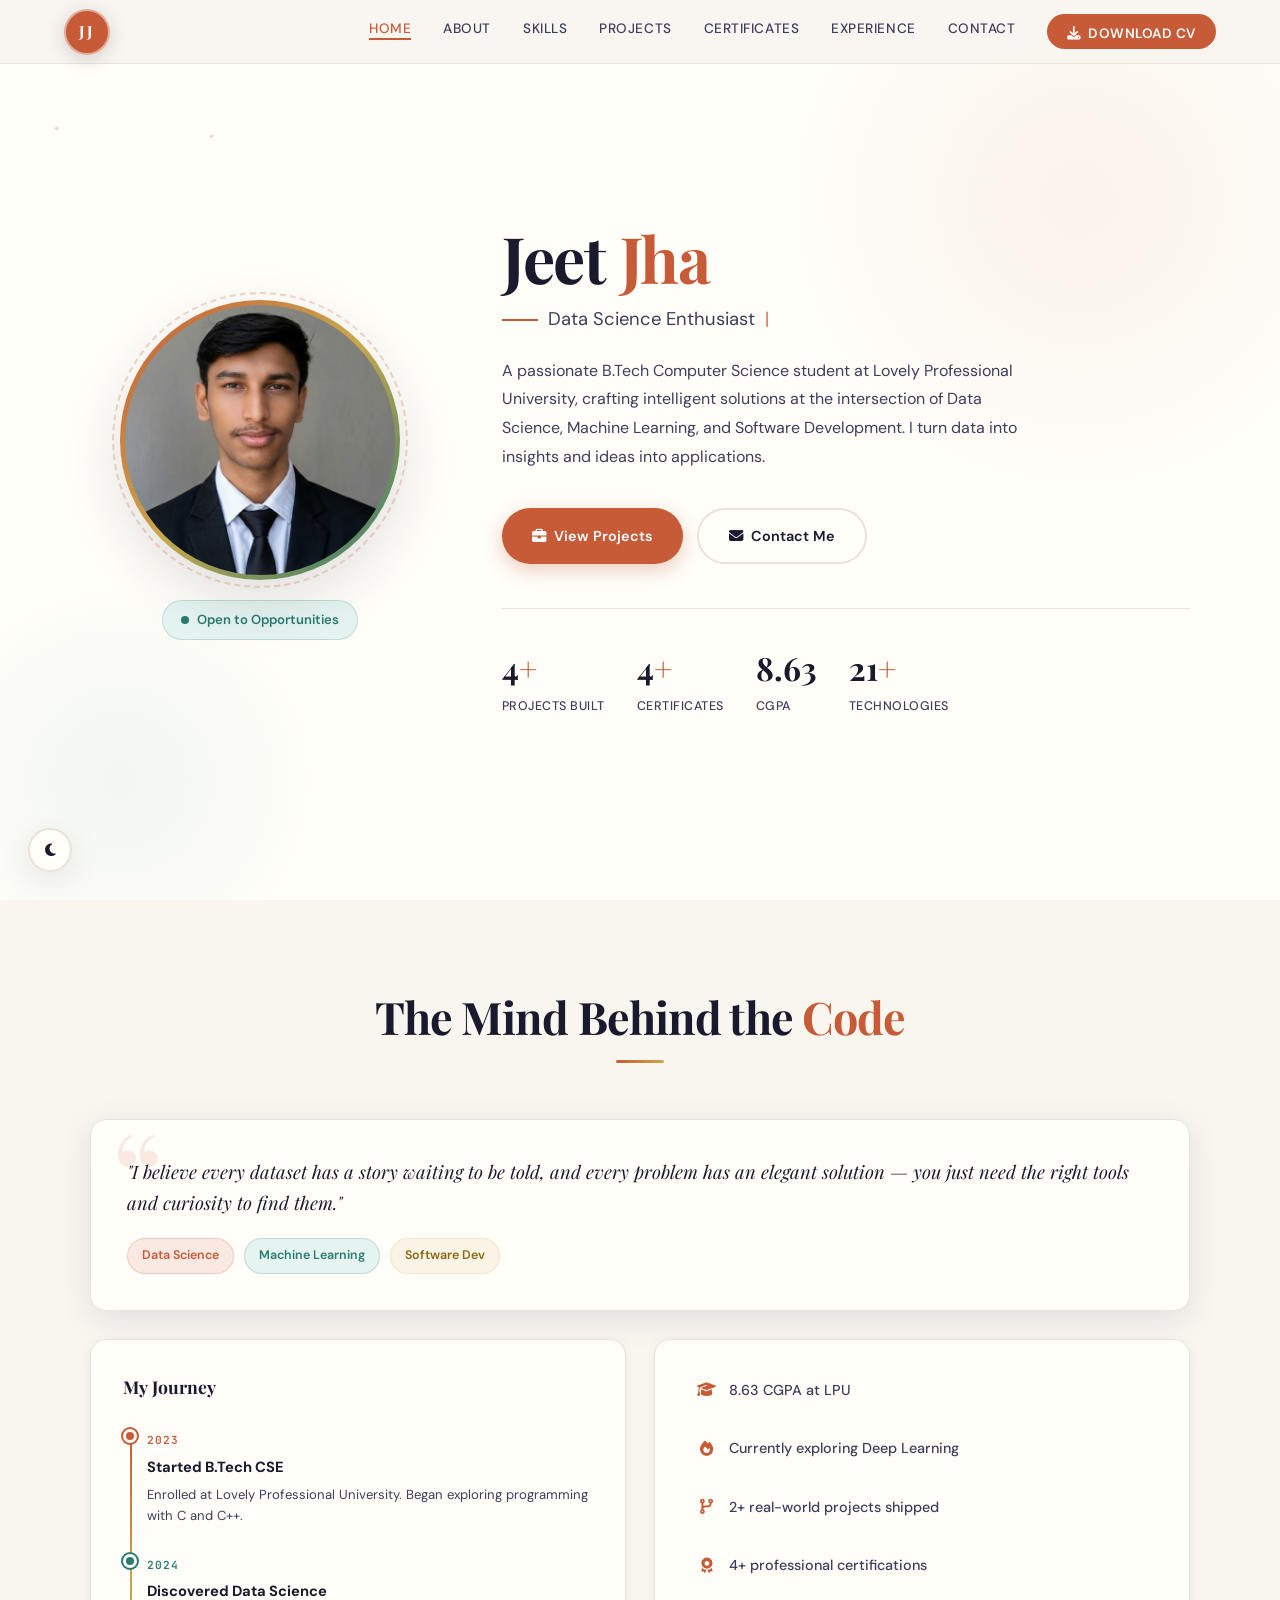
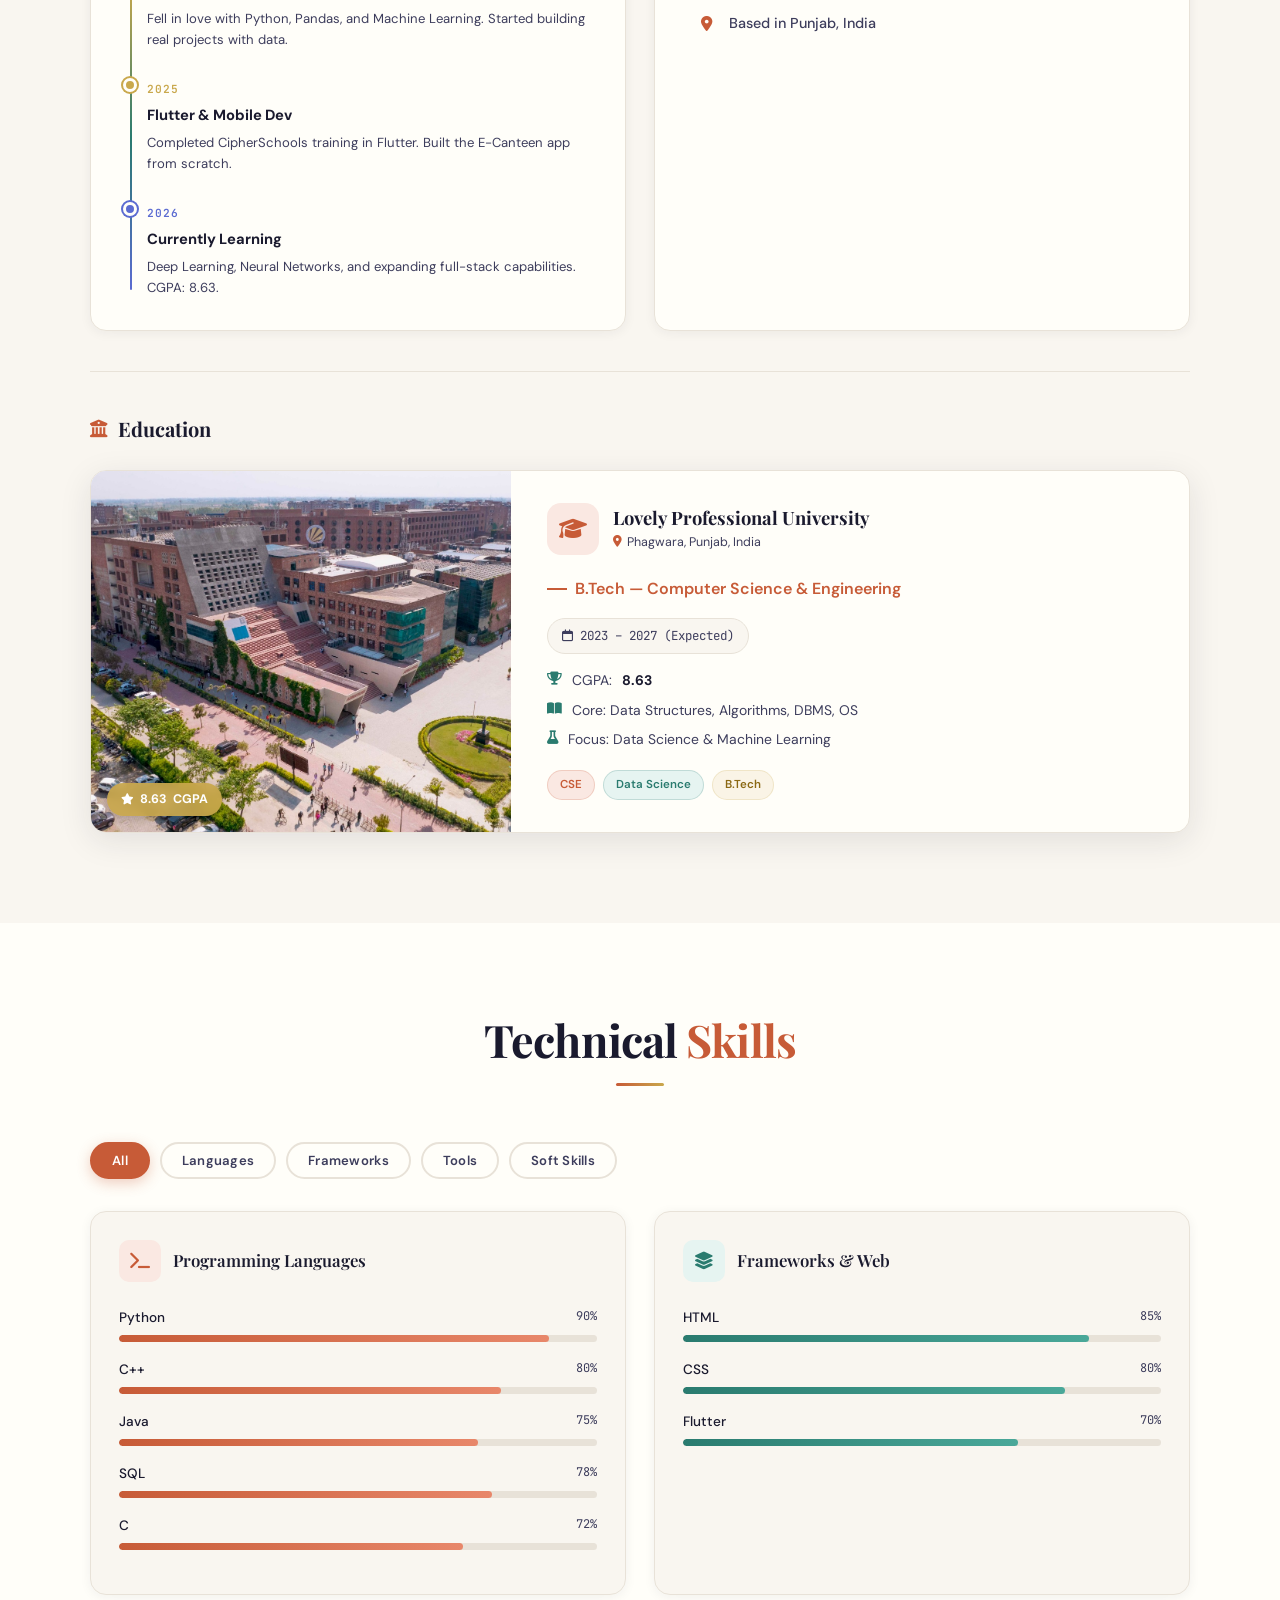
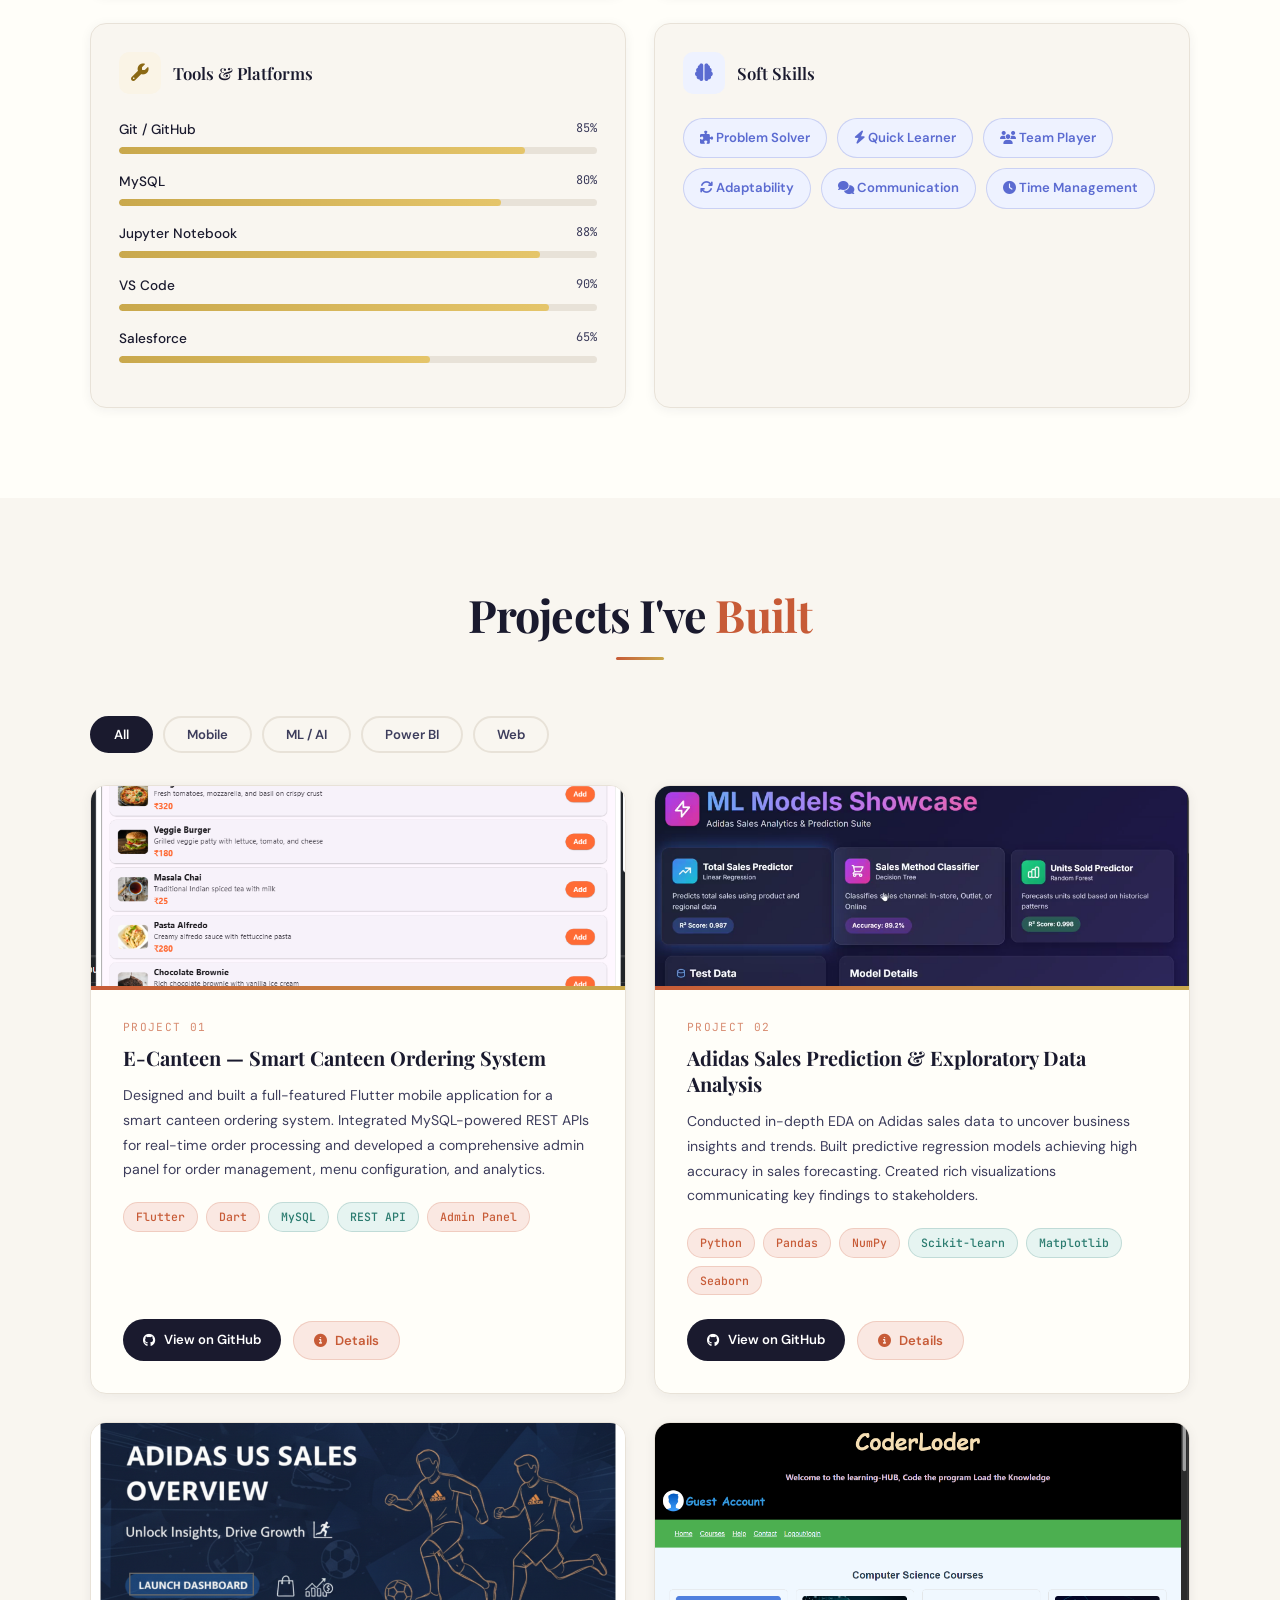
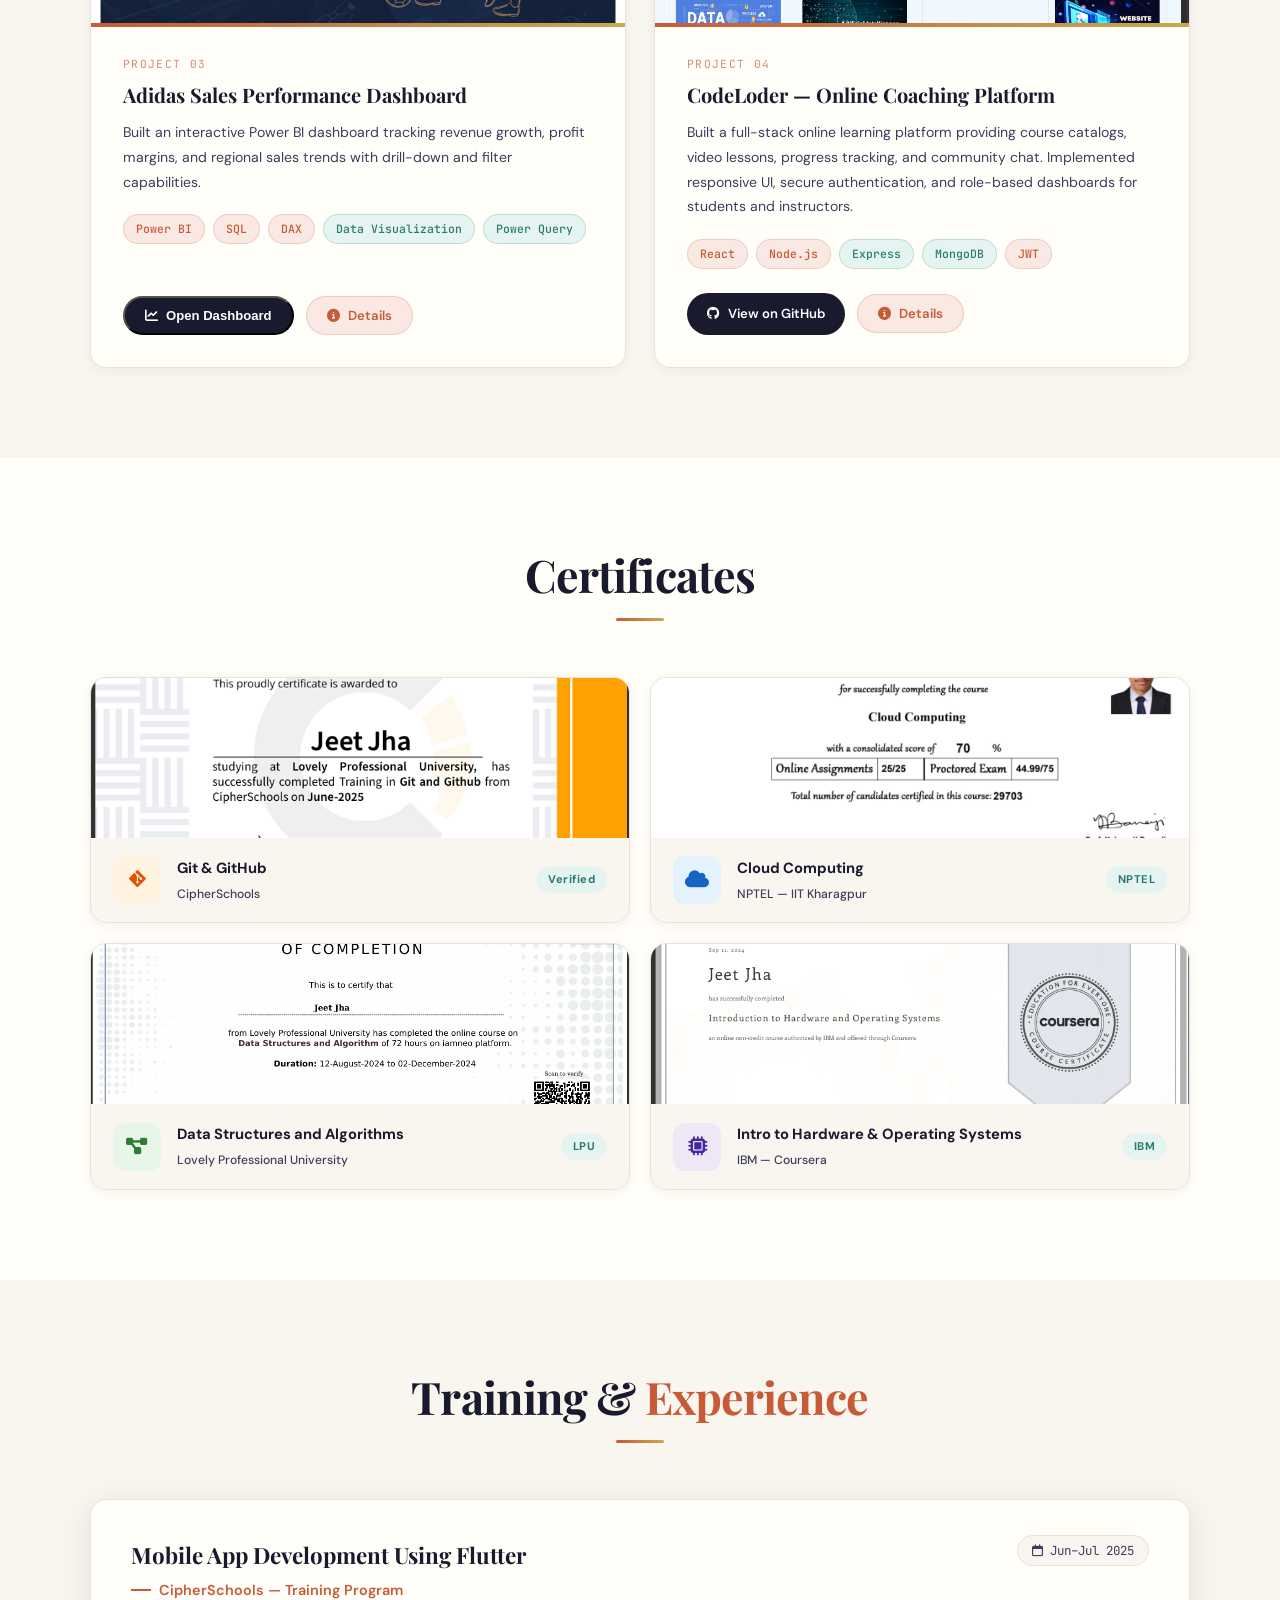
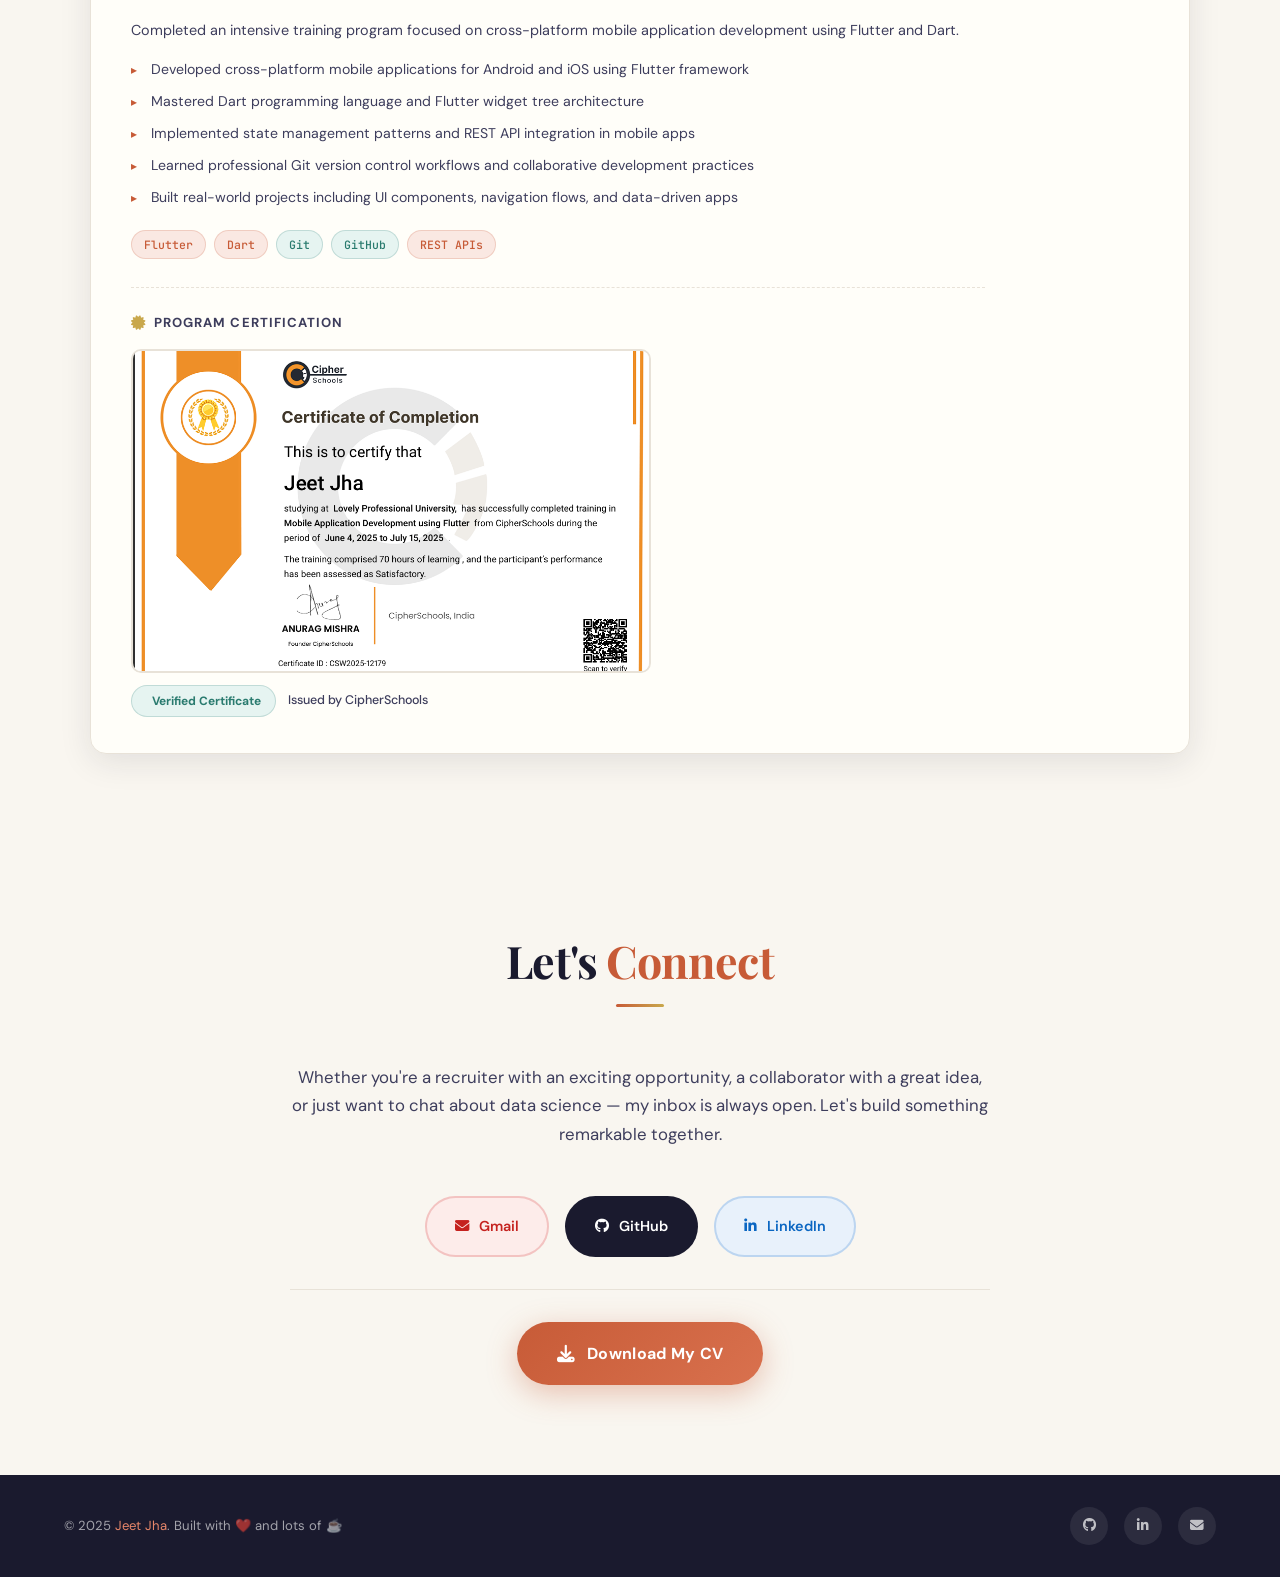
==== commit 658b4748: "Add SEO configuration" ====
--- a/index.html
+++ b/index.html
@@ -1,12 +1,47 @@
 <!DOCTYPE html>
 <html lang="en">
 <head>
-<meta charset="UTF-8">
-<meta name="viewport" content="width=device-width, initial-scale=1.0">
-<title>Jeet Jha — Data Science & Software Developer</title>
-<link href="https://fonts.googleapis.com/css2?family=Playfair+Display:wght@400;600;700&family=DM+Sans:wght@300;400;500;600&family=JetBrains+Mono:wght@400;500&display=swap" rel="stylesheet">
-<link rel="stylesheet" href="https://cdnjs.cloudflare.com/ajax/libs/font-awesome/6.5.0/css/all.min.css">
-<link rel="stylesheet" href="style.css">
+    <meta charset="UTF-8">
+    <meta name="viewport" content="width=device-width, initial-scale=1.0">
+
+    <!-- SEO -->
+    <title>Jeet Jha — Data Science & Software Developer</title>
+
+    <meta
+        name="description"
+        content="Jeet Jha is a Computer Science student at Lovely Professional University specializing in Data Science, software development, and machine learning."
+    >
+
+    <meta name="robots" content="index, follow">
+
+    <link
+        rel="canonical"
+        href="https://jeet-potfolio.netlify.app/"
+    >
+
+    <!-- Open Graph / Social Sharing -->
+    <meta property="og:title" content="Jeet Jha — Data Science & Software Developer">
+    <meta
+        property="og:description"
+        content="Portfolio of Jeet Jha, a Computer Science student specializing in Data Science, software development, and machine learning."
+    >
+    <meta property="og:type" content="website">
+    <meta property="og:url" content="https://jeet-potfolio.netlify.app/">
+
+    <!-- Fonts -->
+    <link
+        href="https://fonts.googleapis.com/css2?family=Playfair+Display:wght@400;600;700&family=DM+Sans:wght@300;400;500;600&family=JetBrains+Mono:wght@400;500&display=swap"
+        rel="stylesheet"
+    >
+
+    <!-- Font Awesome -->
+    <link
+        rel="stylesheet"
+        href="https://cdnjs.cloudflare.com/ajax/libs/font-awesome/6.5.0/css/all.min.css"
+    >
+
+    <!-- Main CSS -->
+    <link rel="stylesheet" href="style.css">
 </head>
 <body>
 
